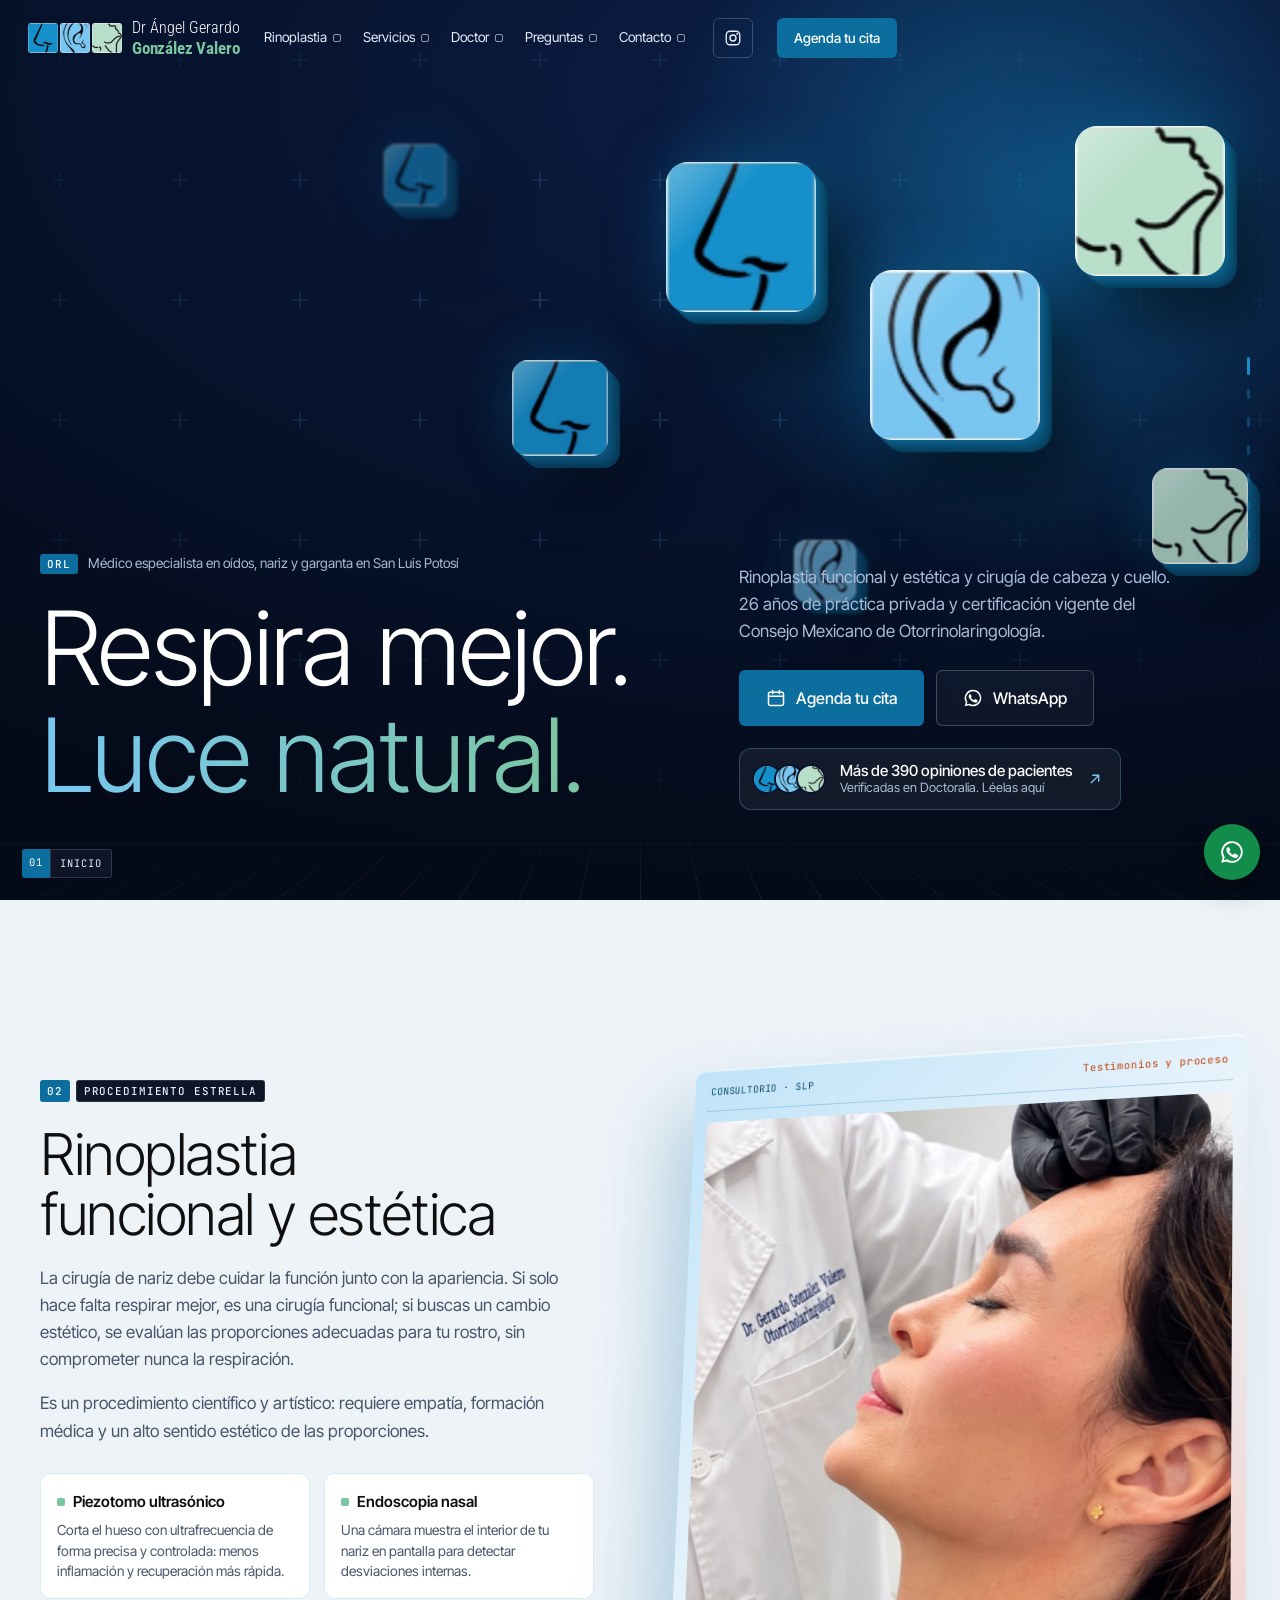
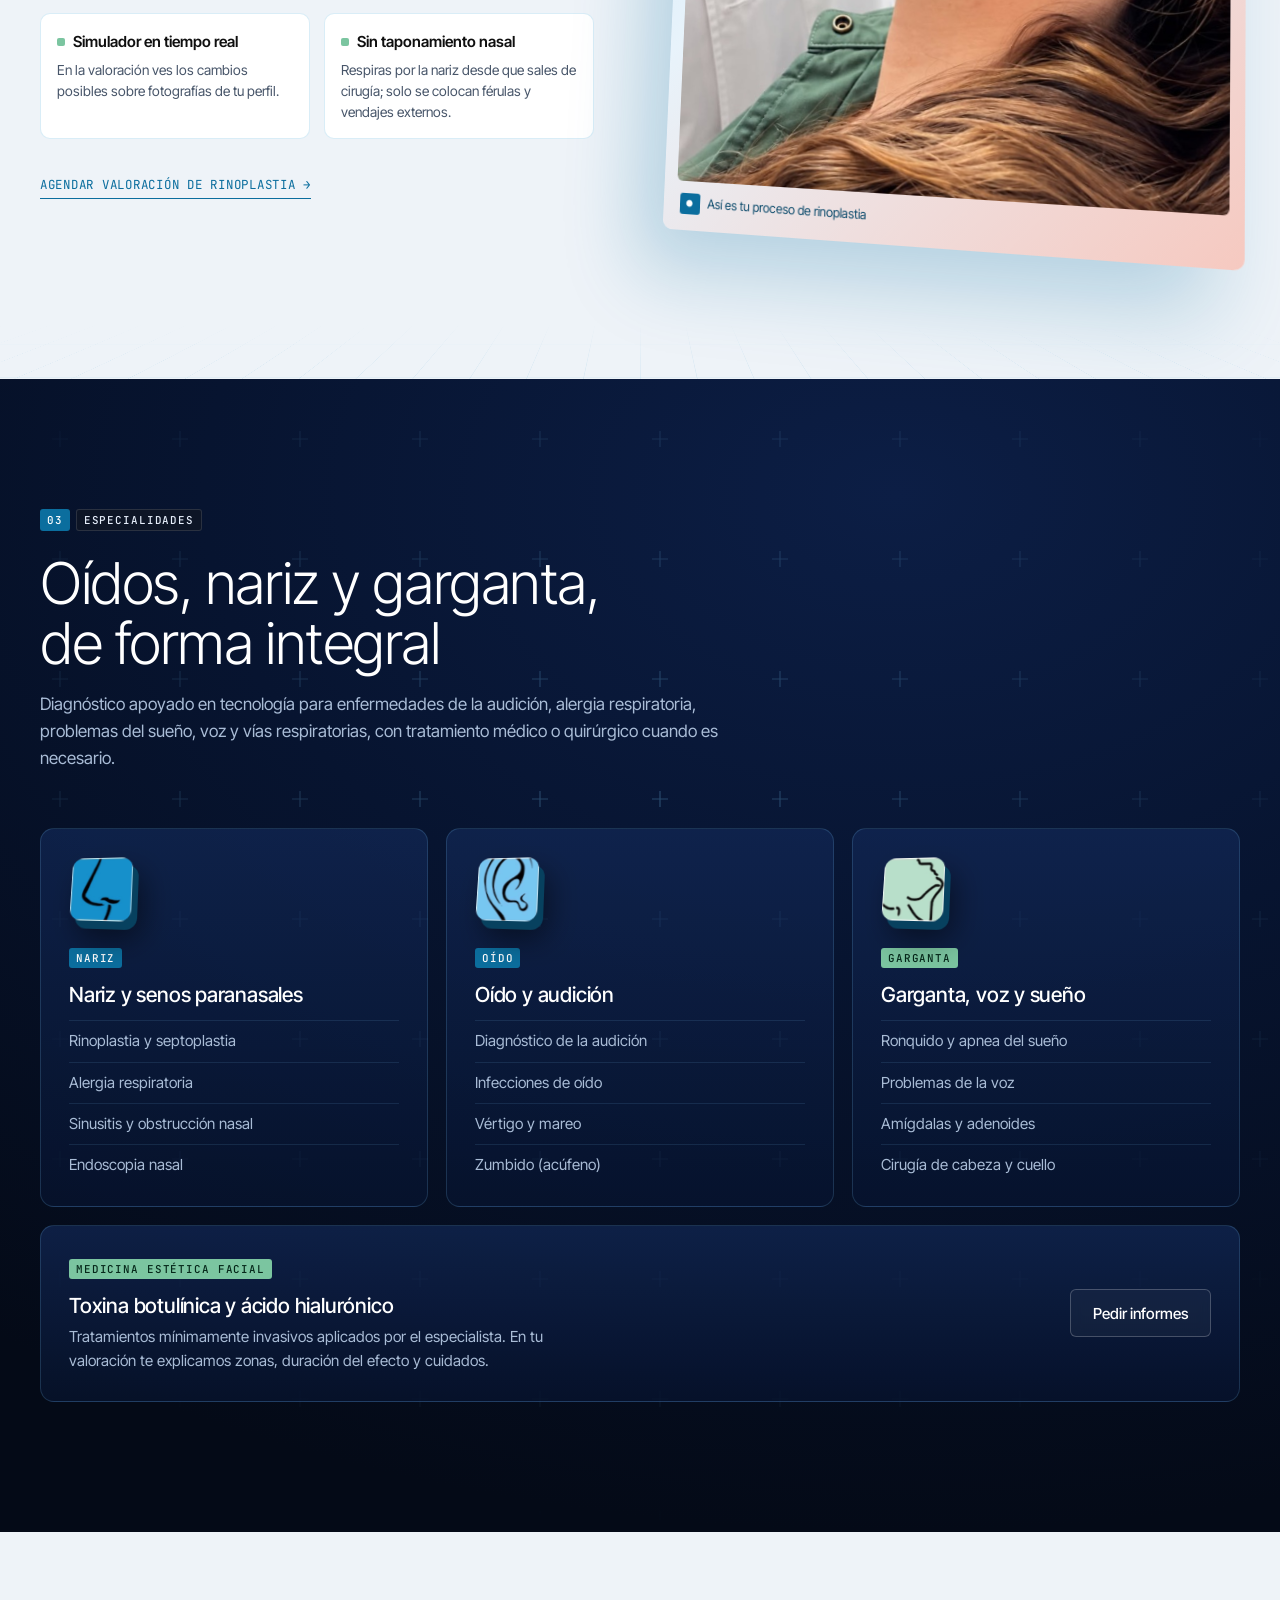
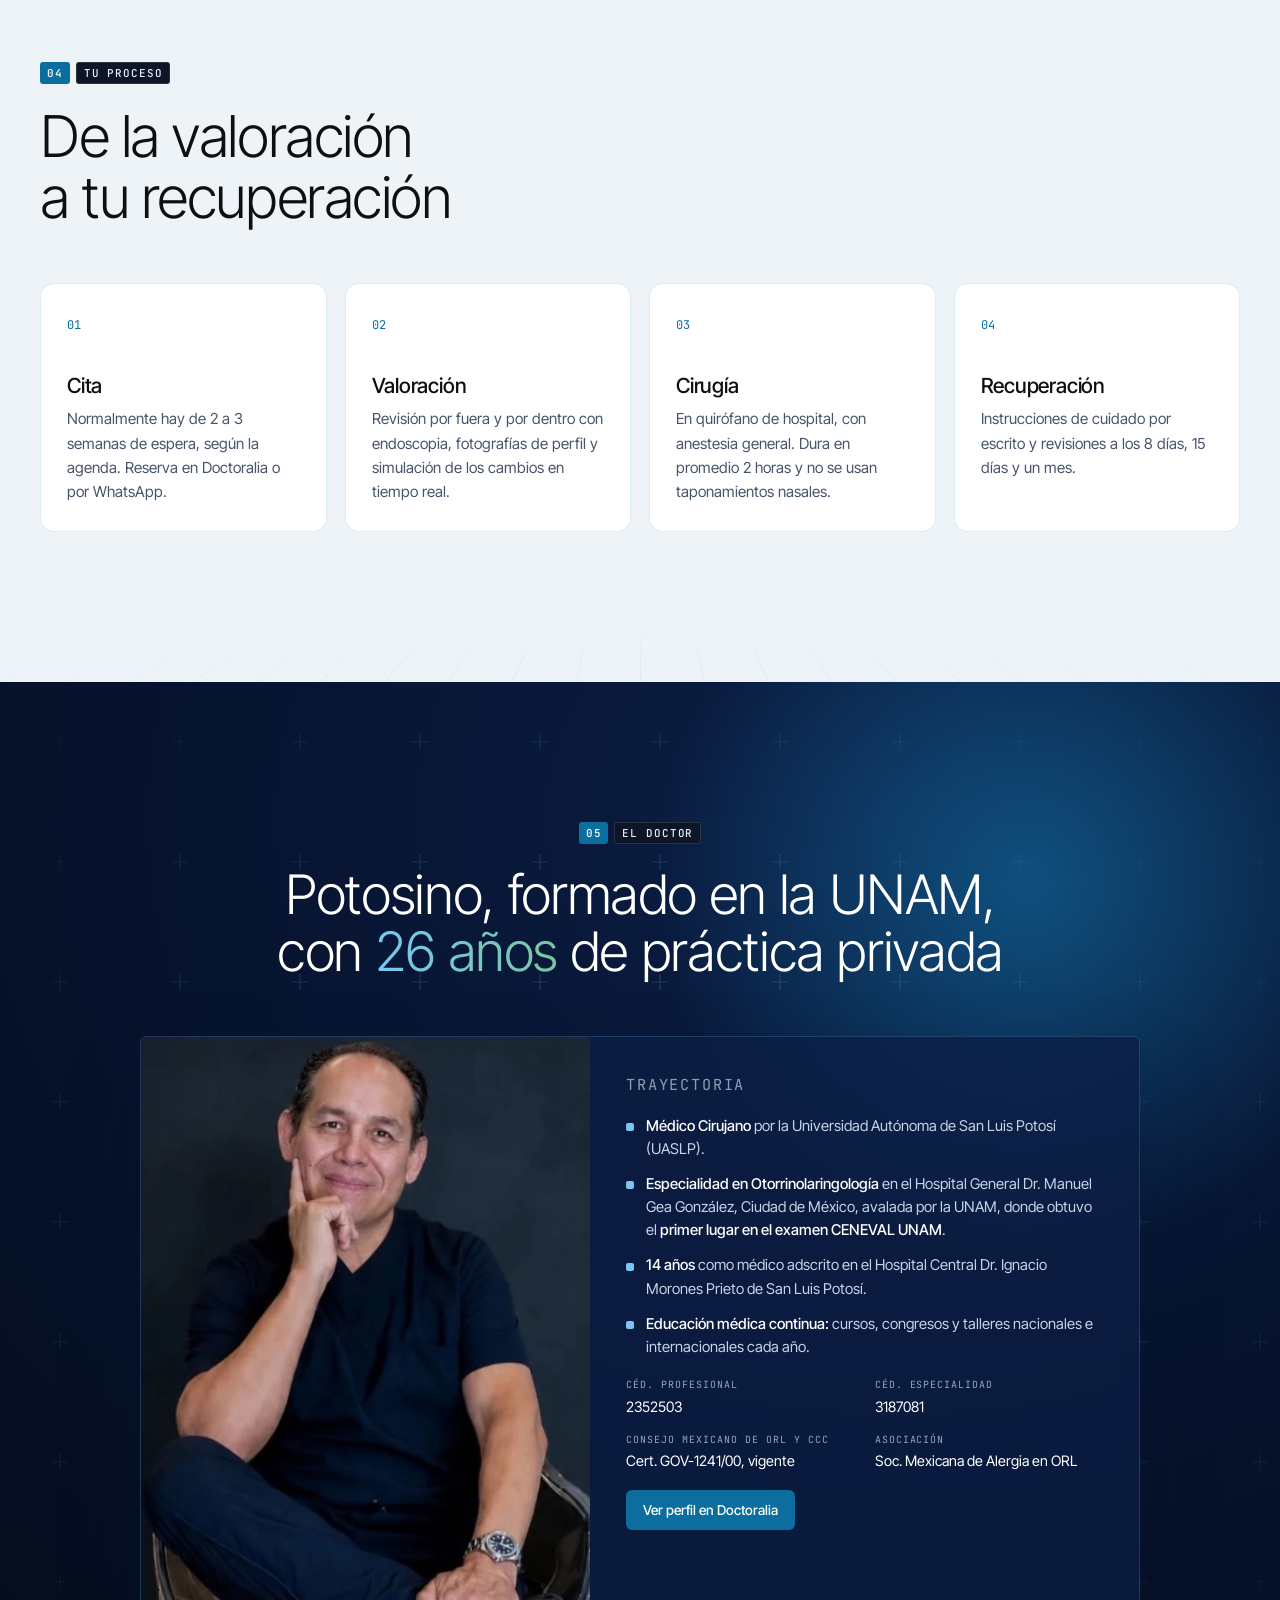
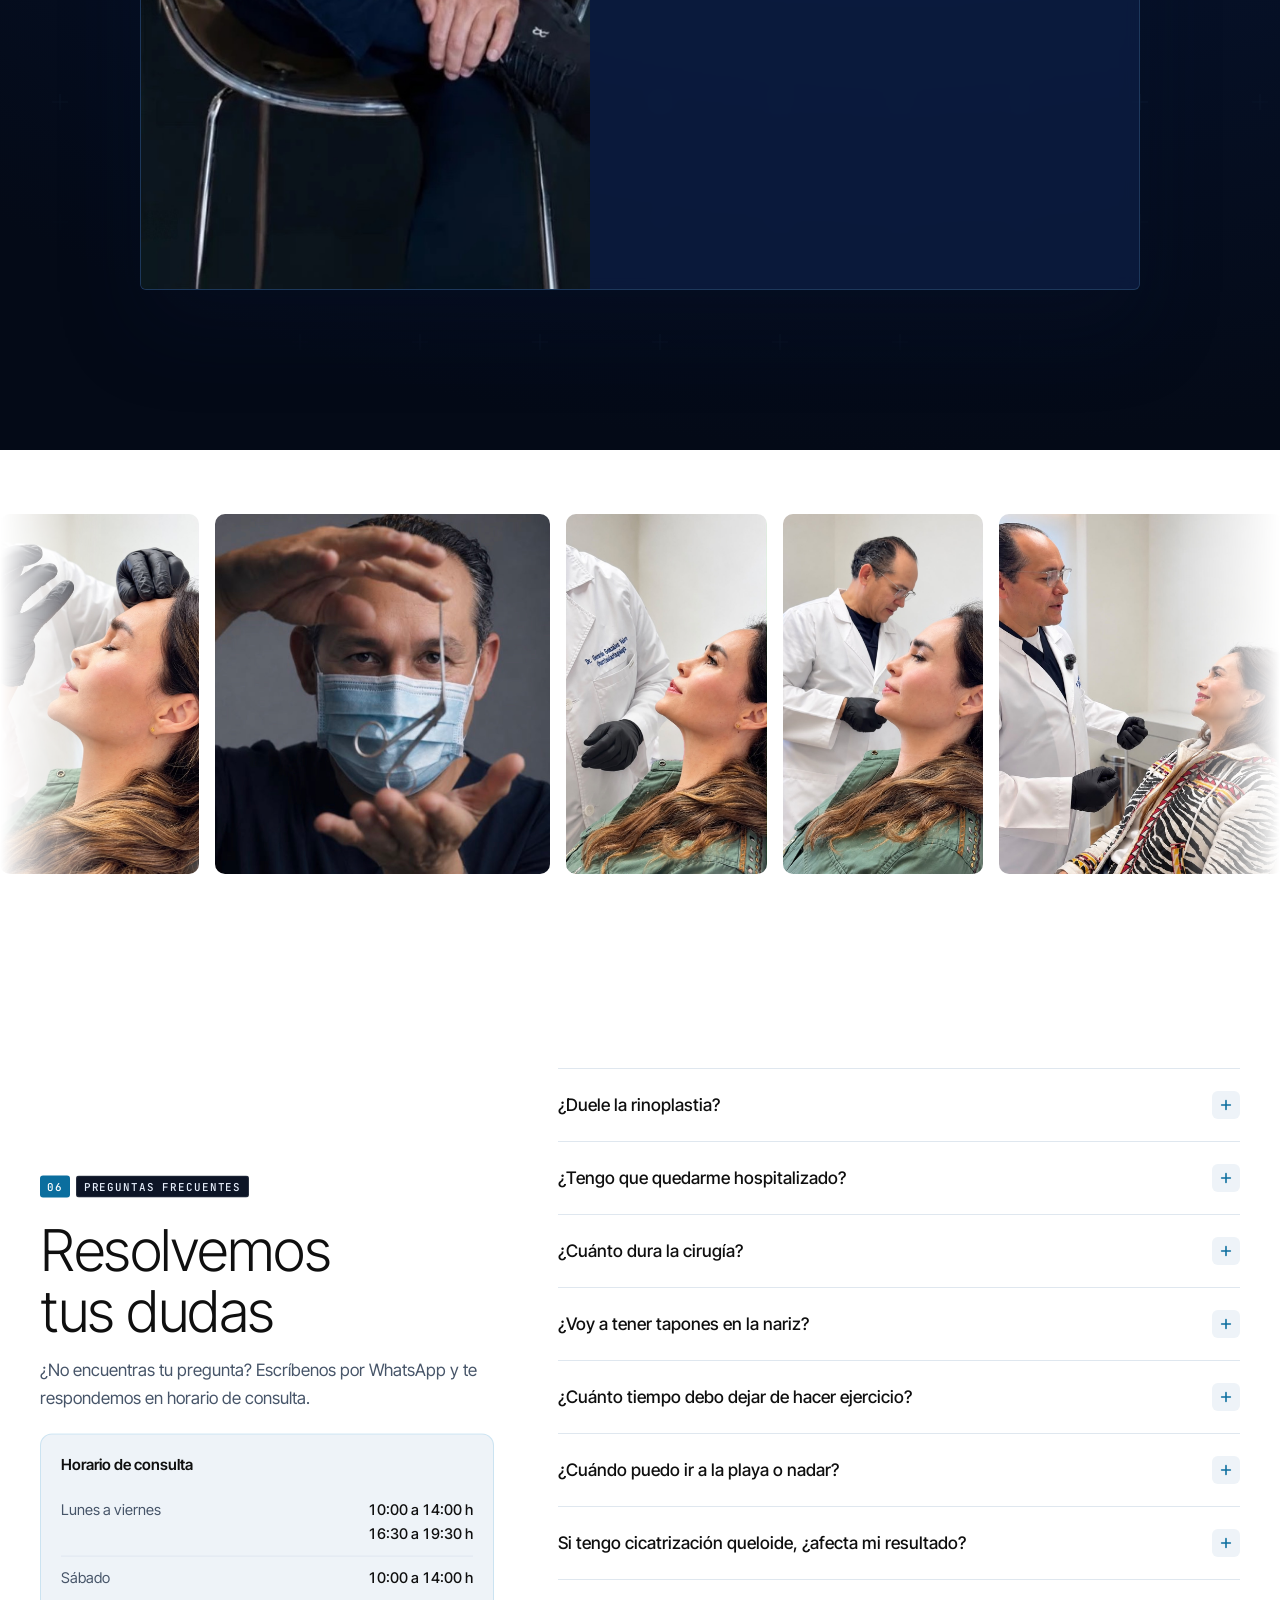
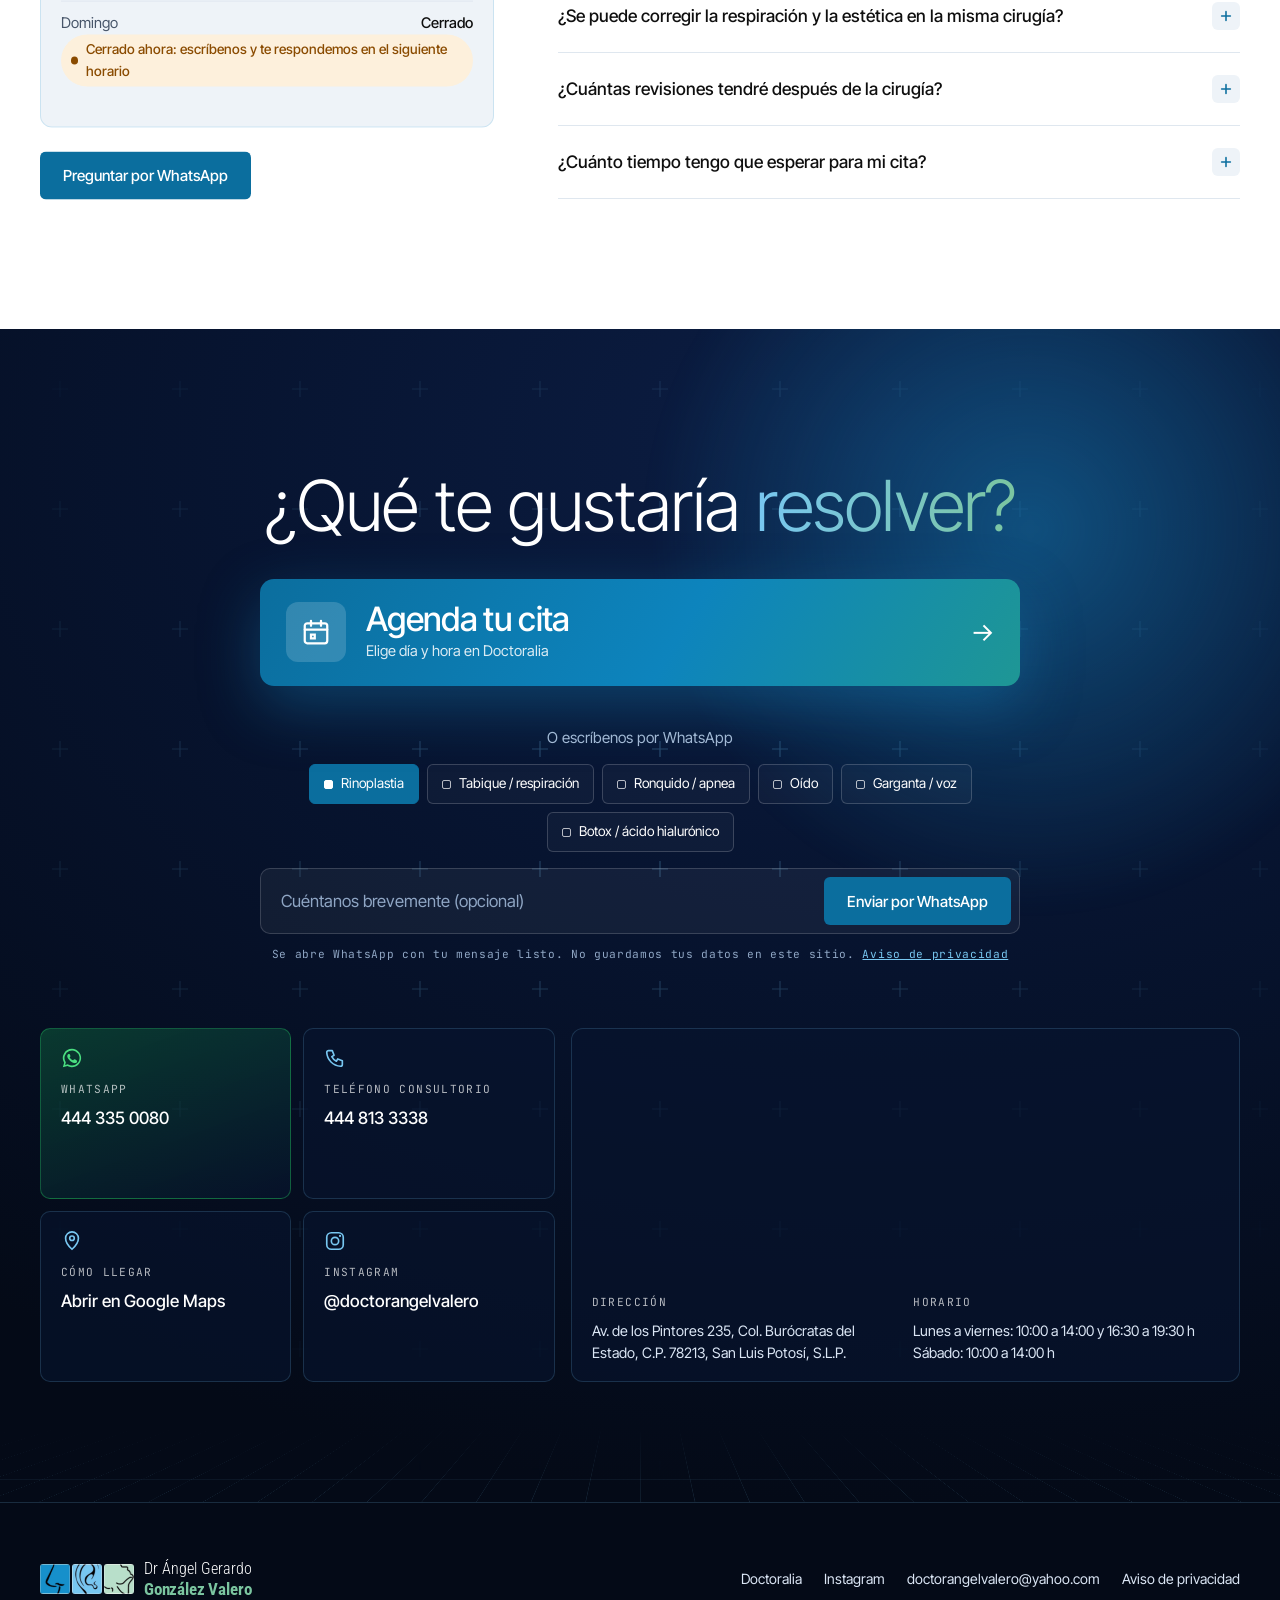
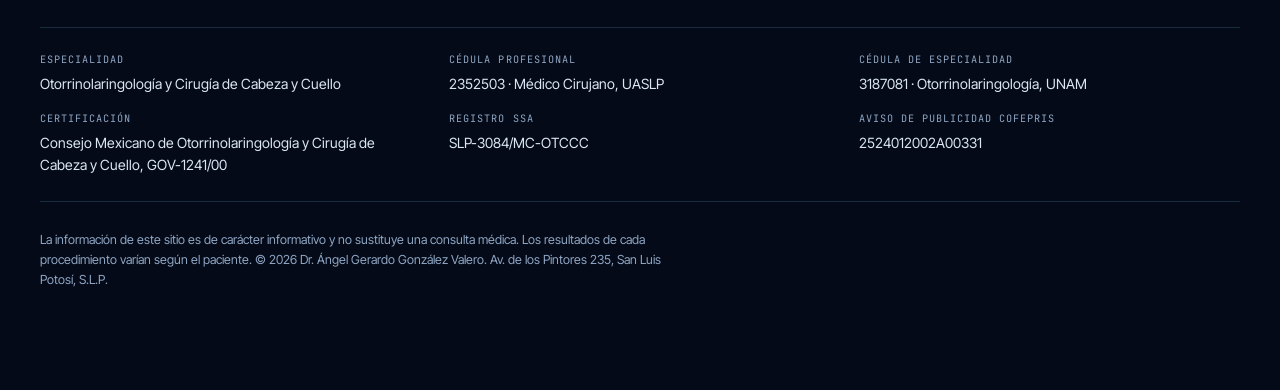
==== docs/index.html @ fe0b14d0 "Publicar en GitHub Pages y ocultar secciones pendientes - El sitio pasa de site/ a docs/ para public" ====
<!DOCTYPE html>
<html lang="es-MX">
<head>
<meta charset="UTF-8">
<meta name="viewport" content="width=device-width, initial-scale=1">
<title>Dr. Ángel Gerardo González Valero · Otorrinolaringología y Rinoplastia · San Luis Potosí</title>
<meta name="description" content="Médico especialista en oídos, nariz y garganta. Rinoplastia funcional y estética con piezotomo ultrasónico en San Luis Potosí. Agenda tu cita en Doctoralia o por WhatsApp.">
<meta property="og:title" content="Dr. Ángel Gerardo González Valero · Otorrinolaringología">
<meta property="og:description" content="Rinoplastia funcional y estética, oídos, nariz y garganta en San Luis Potosí.">
<meta property="og:image" content="https://ggr-138.github.io/sitio-dr-angel-valero/assets/foto-6.jpg">
<link rel="preconnect" href="https://fonts.googleapis.com">
<link rel="preconnect" href="https://fonts.gstatic.com" crossorigin>
<link href="https://fonts.googleapis.com/css2?family=Inter+Tight:wght@300;400;500;600&family=JetBrains+Mono:wght@400;500&family=Roboto+Condensed:wght@300;700&display=swap" rel="stylesheet">
<link rel="stylesheet" href="styles.css">
<script type="application/ld+json">
{
  "@context":"https://schema.org","@type":"Physician",
  "name":"Dr. Ángel Gerardo González Valero",
  "medicalSpecialty":"Otolaryngologic",
  "telephone":"+52 444 813 3338",
  "email":"doctorangelvalero@yahoo.com",
  "address":{"@type":"PostalAddress","streetAddress":"Av. de los Pintores 235, Col. Burócratas del Estado","postalCode":"78213","addressLocality":"San Luis Potosí","addressRegion":"S.L.P.","addressCountry":"MX"},
  "openingHours":["Mo-Fr 10:00-14:00","Mo-Fr 16:30-19:30","Sa 10:00-14:00"],
  "sameAs":["https://www.instagram.com/doctorangelvalero/","https://www.doctoralia.com.mx/perfil/angel-gerardo-gonzalez-valero"]
}
</script>
</head>
<body>
<a class="skip" href="#main">Saltar al contenido</a>

<!-- ================= NAV ================= -->
<header class="nav" id="nav">
  <a href="#inicio" class="brand" aria-label="Dr. Ángel Gerardo González Valero, especialista en oídos, nariz y garganta — inicio">
    <span class="brand-pics" aria-hidden="true">
      <img src="assets/logo-nariz.png" alt="" width="30" height="30">
      <img src="assets/logo-oido.png" alt="" width="30" height="30">
      <img src="assets/logo-garganta.png" alt="" width="30" height="30">
    </span>
    <span class="brand-text">
      <span class="brand-top">Dr Ángel Gerardo</span>
      <span class="brand-bottom">González Valero</span>
    </span>
  </a>
  <nav aria-label="Principal">
    <ul class="nav-links">
      <li><a href="#rinoplastia">Rinoplastia <span class="sq"></span></a></li>
      <li><a href="#servicios">Servicios <span class="sq"></span></a></li>
      <li><a href="#doctor">Doctor <span class="sq"></span></a></li>
      <li><a href="#preguntas">Preguntas <span class="sq"></span></a></li>
      <li><a href="#contacto">Contacto <span class="sq"></span></a></li>
    </ul>
  </nav>
  <a class="icon-btn nav-ig" href="https://www.instagram.com/doctorangelvalero/" target="_blank" rel="noopener" aria-label="Instagram del doctor">
    <svg viewBox="0 0 24 24" width="18" height="18" aria-hidden="true"><rect x="3" y="3" width="18" height="18" rx="5" fill="none" stroke="currentColor" stroke-width="1.8"/><circle cx="12" cy="12" r="4" fill="none" stroke="currentColor" stroke-width="1.8"/><circle cx="17.5" cy="6.5" r="1.2" fill="currentColor"/></svg>
  </a>
  <a class="btn btn-primary btn-sm nav-cta" href="https://www.doctoralia.com.mx/perfil/angel-gerardo-gonzalez-valero" target="_blank" rel="noopener">Agenda tu cita</a>
  <button class="menu-btn" aria-label="Abrir menú" aria-expanded="false" aria-controls="mobile-menu">
    <span></span><span></span>
  </button>
</header>
<div class="mobile-menu" id="mobile-menu" hidden>
  <a href="#rinoplastia">Rinoplastia</a>
  <a href="#servicios">Servicios</a>
  <a href="#doctor">Doctor</a>
  <a href="#preguntas">Preguntas frecuentes</a>
  <a href="#contacto">Contacto y ubicación</a>
  <a class="btn btn-primary" href="https://www.doctoralia.com.mx/perfil/angel-gerardo-gonzalez-valero" target="_blank" rel="noopener">Agenda tu cita en Doctoralia</a>
</div>

<div class="indicator" aria-hidden="true">
  <span class="ind-num" id="indNum">01</span><span class="ind-label" id="indLabel">INICIO</span>
</div>
<nav class="rail" aria-label="Secciones">
  <a href="#inicio" class="active" aria-label="Inicio"></a>
  <a href="#rinoplastia" aria-label="Rinoplastia"></a>
  <a href="#servicios" aria-label="Servicios"></a>
  <a href="#proceso" aria-label="Proceso"></a>
  <a href="#doctor" aria-label="Doctor"></a>
  <a href="#preguntas" aria-label="Preguntas frecuentes"></a>
  <a href="#contacto" aria-label="Contacto"></a>
</nav>

<main id="main">

<!-- ================= HERO ================= -->
<section class="hero dark" id="inicio" data-num="01" data-label="INICIO">
  <div class="grid-floor" aria-hidden="true"></div>
  <div class="plus-field" aria-hidden="true"></div>
  <div class="glow" aria-hidden="true"></div>

  <div class="tiles" aria-hidden="true">
    <div class="tile t1" data-depth="1.2"><img src="assets/logo-nariz.png" alt=""></div>
    <div class="tile t2" data-depth="0.7"><img src="assets/logo-oido.png" alt=""></div>
    <div class="tile t3" data-depth="1.0"><img src="assets/logo-garganta.png" alt=""></div>
    <div class="tile t4 sm" data-depth="1.6"><img src="assets/logo-nariz.png" alt=""></div>
    <div class="tile t5 sm" data-depth="0.5"><img src="assets/logo-garganta.png" alt=""></div>
    <div class="tile t6 xs" data-depth="1.9"><img src="assets/logo-nariz.png" alt=""></div>
    <div class="tile t7 xs" data-depth="0.9"><img src="assets/logo-oido.png" alt=""></div>
  </div>

  <div class="wrap hero-inner">
    <div class="hero-copy">
      <p class="eyebrow reveal"><span class="chip chip-blue">ORL</span> Médico especialista en oídos, nariz y garganta en San Luis Potosí</p>
      <h1 class="reveal">Respira mejor.<br><span class="accent">Luce natural.</span></h1>
    </div>
    <div class="hero-side reveal">
      <p>Rinoplastia funcional y estética y cirugía de cabeza y cuello. 26 años de práctica privada y certificación vigente del Consejo Mexicano de Otorrinolaringología.</p>
      <div class="btn-row">
        <a class="btn btn-primary btn-lg" href="https://www.doctoralia.com.mx/perfil/angel-gerardo-gonzalez-valero" target="_blank" rel="noopener">
          <svg viewBox="0 0 24 24" width="20" height="20" aria-hidden="true"><rect x="3" y="5" width="18" height="16" rx="2" fill="none" stroke="currentColor" stroke-width="1.8"/><path d="M3 10h18M8 3v4M16 3v4" stroke="currentColor" stroke-width="1.8" stroke-linecap="round"/></svg>
          Agenda tu cita
        </a>
        <a class="btn btn-ghost btn-lg" href="https://wa.me/524443350080?text=Hola%2C%20doctor%20Valero%2C%20quiero%20informes%20para%20una%20valoraci%C3%B3n." target="_blank" rel="noopener">
          <svg viewBox="0 0 24 24" width="20" height="20" aria-hidden="true"><use href="#i-wa"/></svg>
          WhatsApp
        </a>
      </div>
      <a class="reviews-badge" href="https://www.doctoralia.com.mx/perfil/angel-gerardo-gonzalez-valero#profile-reviews" target="_blank" rel="noopener">
        <span class="rb-avatars" aria-hidden="true"><span></span><span></span><span></span></span>
        <span class="rb-text"><strong>Más de 390 opiniones de pacientes</strong><span>Verificadas en Doctoralia. Léelas aquí</span></span>
        <svg viewBox="0 0 24 24" width="18" height="18" aria-hidden="true"><path d="M7 17 17 7M9 7h8v8" fill="none" stroke="currentColor" stroke-width="1.8" stroke-linecap="round" stroke-linejoin="round"/></svg>
      </a>
    </div>
  </div>
</section>

<!-- ================= RINOPLASTIA + VIDEO ================= -->
<section class="light stage" id="rinoplastia" data-num="02" data-label="RINOPLASTIA">
  <div class="grid-floor light-floor" aria-hidden="true"></div>
  <div class="wrap stage-inner">
    <div class="stage-copy reveal">
      <div class="tags"><span class="chip chip-blue">02</span><span class="chip chip-dark">PROCEDIMIENTO ESTRELLA</span></div>
      <h2>Rinoplastia<br>funcional y estética</h2>
      <p>La cirugía de nariz debe cuidar la función junto con la apariencia. Si solo hace falta respirar mejor, es una cirugía funcional; si buscas un cambio estético, se evalúan las proporciones adecuadas para tu rostro, sin comprometer nunca la respiración.</p>
      <p>Es un procedimiento científico y artístico: requiere empatía, formación médica y un alto sentido estético de las proporciones.</p>
      <ul class="tech">
        <li><strong>Piezotomo ultrasónico</strong><span>Corta el hueso con ultrafrecuencia de forma precisa y controlada: menos inflamación y recuperación más rápida.</span></li>
        <li><strong>Endoscopia nasal</strong><span>Una cámara muestra el interior de tu nariz en pantalla para detectar desviaciones internas.</span></li>
        <li><strong>Simulador en tiempo real</strong><span>En la valoración ves los cambios posibles sobre fotografías de tu perfil.</span></li>
        <li><strong>Sin taponamiento nasal</strong><span>Respiras por la nariz desde que sales de cirugía; solo se colocan férulas y vendajes externos.</span></li>
      </ul>
      <a class="link-mono" href="https://www.doctoralia.com.mx/perfil/angel-gerardo-gonzalez-valero" target="_blank" rel="noopener">AGENDAR VALORACIÓN DE RINOPLASTIA →</a>
    </div>
    <div class="card3d-wrap reveal">
      <figure class="card3d" id="card3d">
        <div class="card3d-bar"><span>CONSULTORIO · SLP</span><span class="red">Testimonios y proceso</span></div>
        <div class="video-box">
          <!-- Coloca el video en assets/video-proceso.mp4 (H.264, 1080p o menos, idealmente < 15 MB) -->
          <video id="procVideo" muted loop playsinline preload="metadata" poster="assets/foto-5.jpg" aria-label="Video de testimonios y proceso de rinoplastia">
            <source src="assets/video-proceso.mp4" type="video/mp4">
          </video>
          <button class="sound-btn" id="soundBtn" type="button" aria-pressed="false" hidden>
            <svg viewBox="0 0 24 24" width="18" height="18" aria-hidden="true"><path d="M4 9h4l5-4v14l-5-4H4z" fill="currentColor"/><path class="wave" d="M16 9a4 4 0 0 1 0 6M18.5 6.5a7.5 7.5 0 0 1 0 11" fill="none" stroke="currentColor" stroke-width="1.8" stroke-linecap="round"/><path class="mute" d="M16 9l5 6M21 9l-5 6" stroke="currentColor" stroke-width="1.8" stroke-linecap="round"/></svg>
            <span>Activar sonido</span>
          </button>
        </div>
        <figcaption><span class="chip chip-blue">●</span> Así es tu proceso de rinoplastia</figcaption>
      </figure>
    </div>
  </div>
</section>

<!-- ================= SERVICIOS ================= -->
<section class="dark services" id="servicios" data-num="03" data-label="SERVICIOS">
  <div class="plus-field" aria-hidden="true"></div>
  <div class="wrap">
    <div class="section-head reveal">
      <div class="tags"><span class="chip chip-blue">03</span><span class="chip chip-dark">ESPECIALIDADES</span></div>
      <h2>Oídos, nariz y garganta,<br>de forma integral</h2>
      <p class="muted">Diagnóstico apoyado en tecnología para enfermedades de la audición, alergia respiratoria, problemas del sueño, voz y vías respiratorias, con tratamiento médico o quirúrgico cuando es necesario.</p>
    </div>
    <div class="svc-grid">
      <article class="svc reveal">
        <div class="svc-icon"><img src="assets/logo-nariz.png" alt="" width="64" height="64"></div>
        <span class="chip chip-blue">NARIZ</span>
        <h3>Nariz y senos paranasales</h3>
        <ul><li>Rinoplastia y septoplastia</li><li>Alergia respiratoria</li><li>Sinusitis y obstrucción nasal</li><li>Endoscopia nasal</li></ul>
      </article>
      <article class="svc reveal">
        <div class="svc-icon"><img src="assets/logo-oido.png" alt="" width="64" height="64"></div>
        <span class="chip chip-blue">OÍDO</span>
        <h3>Oído y audición</h3>
        <ul><li>Diagnóstico de la audición</li><li>Infecciones de oído</li><li>Vértigo y mareo</li><li>Zumbido (acúfeno)</li></ul>
      </article>
      <article class="svc reveal">
        <div class="svc-icon"><img src="assets/logo-garganta.png" alt="" width="64" height="64"></div>
        <span class="chip chip-green">GARGANTA</span>
        <h3>Garganta, voz y sueño</h3>
        <ul><li>Ronquido y apnea del sueño</li><li>Problemas de la voz</li><li>Amígdalas y adenoides</li><li>Cirugía de cabeza y cuello</li></ul>
      </article>
    </div>
    <article class="svc svc-wide reveal">
      <div>
        <span class="chip chip-green">MEDICINA ESTÉTICA FACIAL</span>
        <h3>Toxina botulínica y ácido hialurónico</h3>
        <p>Tratamientos mínimamente invasivos aplicados por el especialista. En tu valoración te explicamos zonas, duración del efecto y cuidados.</p>
      </div>
      <a class="btn btn-ghost" href="https://wa.me/524443350080?text=Hola%2C%20doctor%20Valero%2C%20quiero%20informes%20sobre%20toxina%20botul%C3%ADnica%20y%20%C3%A1cido%20hialur%C3%B3nico." target="_blank" rel="noopener">Pedir informes</a>
    </article>
  </div>
</section>

<!-- ================= ANTES Y DESPUÉS ================= -->
<section class="light results" id="resultados" hidden data-num="04" data-label="RESULTADOS">
  <div class="grid-floor light-floor" aria-hidden="true"></div>
  <div class="wrap">
    <div class="section-head reveal">
      <div class="tags"><span class="chip chip-blue">04</span><span class="chip chip-dark">ANTES Y DESPUÉS</span></div>
      <h2>Resultados reales,<br>sin retoque</h2>
      <p class="text-muted">Desliza para comparar. Todos los casos se publican con autorización firmada del paciente y con las mismas condiciones de fotografía.</p>
    </div>
    <div class="ba-grid">
      <!-- Para cada caso: coloca las fotos en assets/casos/ y cambia data-before / data-after -->
      <figure class="ba reveal" data-before="" data-after="">
        <div class="ba-stage">
          <div class="ba-img ba-after"><span class="ba-ph">Foto después</span></div>
          <div class="ba-img ba-before"><span class="ba-ph">Foto antes</span></div>
          <div class="ba-handle" aria-hidden="true"><span></span></div>
          <span class="ba-tag ba-tag-l">Antes</span><span class="ba-tag ba-tag-r">Después</span>
          <input class="ba-range" type="range" min="0" max="100" value="50" aria-label="Comparar antes y después, caso 1">
        </div>
        <figcaption>Caso 1 · Rinoplastia estética y funcional</figcaption>
      </figure>
      <figure class="ba reveal" data-before="" data-after="">
        <div class="ba-stage">
          <div class="ba-img ba-after"><span class="ba-ph">Foto después</span></div>
          <div class="ba-img ba-before"><span class="ba-ph">Foto antes</span></div>
          <div class="ba-handle" aria-hidden="true"><span></span></div>
          <span class="ba-tag ba-tag-l">Antes</span><span class="ba-tag ba-tag-r">Después</span>
          <input class="ba-range" type="range" min="0" max="100" value="50" aria-label="Comparar antes y después, caso 2">
        </div>
        <figcaption>Caso 2 · Corrección de dorso nasal</figcaption>
      </figure>
      <figure class="ba reveal" data-before="" data-after="">
        <div class="ba-stage">
          <div class="ba-img ba-after"><span class="ba-ph">Foto después</span></div>
          <div class="ba-img ba-before"><span class="ba-ph">Foto antes</span></div>
          <div class="ba-handle" aria-hidden="true"><span></span></div>
          <span class="ba-tag ba-tag-l">Antes</span><span class="ba-tag ba-tag-r">Después</span>
          <input class="ba-range" type="range" min="0" max="100" value="50" aria-label="Comparar antes y después, caso 3">
        </div>
        <figcaption>Caso 3 · Refinamiento de punta</figcaption>
      </figure>
    </div>
    <p class="fine reveal">Los resultados varían en cada paciente. Las imágenes son ilustrativas y no garantizan un resultado igual.</p>
  </div>
</section>

<!-- ================= PROCESO ================= -->
<section class="light process" id="proceso" data-num="04" data-label="PROCESO">
  <div class="grid-floor light-floor" aria-hidden="true"></div>
  <div class="wrap">
    <div class="section-head reveal">
      <div class="tags"><span class="chip chip-blue">04</span><span class="chip chip-dark">TU PROCESO</span></div>
      <h2>De la valoración<br>a tu recuperación</h2>
    </div>
    <ol class="steps">
      <li class="step reveal"><span class="step-n">01</span><h3>Cita</h3><p>Normalmente hay de 2 a 3 semanas de espera, según la agenda. Reserva en Doctoralia o por WhatsApp.</p></li>
      <li class="step reveal"><span class="step-n">02</span><h3>Valoración</h3><p>Revisión por fuera y por dentro con endoscopia, fotografías de perfil y simulación de los cambios en tiempo real.</p></li>
      <li class="step reveal"><span class="step-n">03</span><h3>Cirugía</h3><p>En quirófano de hospital, con anestesia general. Dura en promedio 2 horas y no se usan taponamientos nasales.</p></li>
      <li class="step reveal"><span class="step-n">04</span><h3>Recuperación</h3><p>Instrucciones de cuidado por escrito y revisiones a los 8 días, 15 días y un mes.</p></li>
    </ol>
  </div>
</section>

<!-- ================= DOCTOR ================= -->
<section class="dark doctor" id="doctor" data-num="05" data-label="DOCTOR">
  <div class="plus-field" aria-hidden="true"></div>
  <div class="glow" aria-hidden="true"></div>
  <div class="wrap">
    <div class="tags center reveal"><span class="chip chip-blue">05</span><span class="chip chip-dark">EL DOCTOR</span></div>
    <h2 class="statement reveal">Potosino, formado en la UNAM,<br>con <span class="accent">26 años</span> de práctica privada</h2>
    <div class="doc-card reveal">
      <img class="doc-photo" src="assets/doctor-retrato.jpg" alt="Retrato del Dr. Ángel Gerardo González Valero sentado, con uniforme quirúrgico azul marino" width="598" height="1135" loading="lazy">
      <div class="doc-body">
        <p class="mono-label">TRAYECTORIA</p>
        <ul class="timeline">
          <li><strong>Médico Cirujano</strong> por la Universidad Autónoma de San Luis Potosí (UASLP).</li>
          <li><strong>Especialidad en Otorrinolaringología</strong> en el Hospital General Dr. Manuel Gea González, Ciudad de México, avalada por la UNAM, donde obtuvo el <strong>primer lugar en el examen CENEVAL UNAM</strong>.</li>
          <li><strong>14 años</strong> como médico adscrito en el Hospital Central Dr. Ignacio Morones Prieto de San Luis Potosí.</li>
          <li><strong>Educación médica continua:</strong> cursos, congresos y talleres nacionales e internacionales cada año.</li>
        </ul>
        <dl class="creds">
          <div><dt>CÉD. PROFESIONAL</dt><dd>2352503</dd></div>
          <div><dt>CÉD. ESPECIALIDAD</dt><dd>3187081</dd></div>
          <div><dt>CONSEJO MEXICANO DE ORL Y CCC</dt><dd>Cert. GOV-1241/00, vigente</dd></div>
          <div><dt>ASOCIACIÓN</dt><dd>Soc. Mexicana de Alergia en ORL</dd></div>
        </dl>
        <a class="btn btn-primary btn-sm" href="https://www.doctoralia.com.mx/perfil/angel-gerardo-gonzalez-valero" target="_blank" rel="noopener">Ver perfil en Doctoralia</a>
      </div>
    </div>
  </div>
</section>


<!-- ================= TESTIMONIOS ================= -->
<section class="dark testimonials" id="testimonios" hidden data-num="07" data-label="TESTIMONIOS">
  <div class="grid-floor" aria-hidden="true"></div>
  <div class="wrap">
    <div class="section-head reveal">
      <div class="tags"><span class="chip chip-blue">07</span><span class="chip chip-dark">PACIENTES</span></div>
      <h2>Lo que dicen<br>nuestros pacientes</h2>
    </div>
    <div class="testi-grid">
      <!-- Testimonio en video: reemplaza el src y el poster. Testimonio escrito: cambia el texto. Siempre con autorización firmada. -->
      <article class="testi reveal">
        <div class="testi-media"><span class="ba-ph">Video testimonio 1</span></div>
        <blockquote>Espacio para el testimonio de un paciente, con su autorización.</blockquote>
        <p class="testi-name">Nombre o iniciales · Rinoplastia</p>
      </article>
      <article class="testi reveal">
        <div class="testi-media"><span class="ba-ph">Video testimonio 2</span></div>
        <blockquote>Espacio para el testimonio de un paciente, con su autorización.</blockquote>
        <p class="testi-name">Nombre o iniciales · Septoplastia</p>
      </article>
      <a class="testi testi-cta reveal" href="https://www.doctoralia.com.mx/perfil/angel-gerardo-gonzalez-valero#profile-reviews" target="_blank" rel="noopener">
        <strong>Más de 390 opiniones de pacientes verificadas en Doctoralia</strong>
        <span class="link-mono light">VER OPINIONES →</span>
      </a>
    </div>
  </div>
</section>

<!-- ================= GALERÍA ================= -->
<section class="light gallery" aria-label="Galería del consultorio">
  <div class="marquee">
    <div class="marquee-track">
      <img src="assets/foto-2.jpg" alt="Valoración del perfil nasal en consulta" width="772" height="1400" loading="lazy">
      <img src="assets/foto-1.jpg" alt="El doctor sostiene instrumental quirúrgico" width="1305" height="1400" loading="lazy">
      <img src="assets/foto-4.jpg" alt="Paciente en exploración de perfil" width="780" height="1400" loading="lazy">
      <img src="assets/foto-6.jpg" alt="El doctor explora a una paciente" width="772" height="1400" loading="lazy">
      <img src="assets/foto-7.jpg" alt="Consulta con paciente" width="1104" height="1400" loading="lazy">
    </div>
  </div>
</section>

<!-- ================= FAQ ================= -->
<section class="light faq" id="preguntas" data-num="06" data-label="PREGUNTAS">
  <div class="wrap faq-inner">
    <div class="section-head reveal">
      <div class="tags"><span class="chip chip-blue">06</span><span class="chip chip-dark">PREGUNTAS FRECUENTES</span></div>
      <h2>Resolvemos<br>tus dudas</h2>
      <p class="text-muted">¿No encuentras tu pregunta? Escríbenos por WhatsApp y te respondemos en horario de consulta.</p>
      <div class="hours">
        <p class="hours-title">Horario de consulta</p>
        <dl>
          <div><dt>Lunes a viernes</dt><dd>10:00 a 14:00 h<br>16:30 a 19:30 h</dd></div>
          <div><dt>Sábado</dt><dd>10:00 a 14:00 h</dd></div>
          <div><dt>Domingo</dt><dd>Cerrado</dd></div>
        </dl>
        <p class="hours-status" id="hoursStatus" hidden></p>
      </div>
      <a class="btn btn-primary" href="https://wa.me/524443350080?text=Hola%2C%20doctor%20Valero%2C%20tengo%20una%20pregunta." target="_blank" rel="noopener">Preguntar por WhatsApp</a>
    </div>
    <div class="faq-list reveal">
      <details>
        <summary>¿Duele la rinoplastia?</summary>
        <p>Con las técnicas actuales el dolor es mínimo. Muchos pacientes comentan que no les dolió y que fue más incómoda la colocación de la vía intravenosa en el brazo.</p>
      </details>
      <details>
        <summary>¿Tengo que quedarme hospitalizado?</summary>
        <p>Depende de cada caso. En algunas ocasiones el paciente pasa una noche en el hospital en vigilancia y cuidados. Te lo indicamos desde la valoración.</p>
      </details>
      <details>
        <summary>¿Cuánto dura la cirugía?</summary>
        <p>En promedio 2 horas, en quirófano de hospital y bajo anestesia general.</p>
      </details>
      <details>
        <summary>¿Voy a tener tapones en la nariz?</summary>
        <p>No. Respiras por la nariz de inmediato: no se colocan taponamientos nasales, solo férulas y vendajes externos.</p>
      </details>
      <details>
        <summary>¿Cuánto tiempo debo dejar de hacer ejercicio?</summary>
        <p>Por lo general, dos semanas.</p>
      </details>
      <details>
        <summary>¿Cuándo puedo ir a la playa o nadar?</summary>
        <p>A los dos meses de la cirugía.</p>
      </details>
      <details>
        <summary>Si tengo cicatrización queloide, ¿afecta mi resultado?</summary>
        <p>No es lo más común. Existe un pequeño riesgo de queloide en la cicatriz, pero se reduce con medicamentos preventivos durante la cirugía y el postoperatorio.</p>
      </details>
      <details>
        <summary>¿Se puede corregir la respiración y la estética en la misma cirugía?</summary>
        <p>Sí. La rinoplastia se planea para cuidar la función respiratoria junto con la apariencia; la valoración con endoscopia define qué necesita tu nariz por dentro y por fuera.</p>
      </details>
      <details>
        <summary>¿Cuántas revisiones tendré después de la cirugía?</summary>
        <p>Revisiones a los 8 días, 15 días y un mes, además de instrucciones de cuidado por escrito.</p>
      </details>
      <details>
        <summary>¿Cuánto tiempo tengo que esperar para mi cita?</summary>
        <p>Normalmente de 2 a 3 semanas, según la disponibilidad de la agenda.</p>
      </details>
    </div>
  </div>
</section>

<!-- ================= CONTACTO ================= -->
<section class="hero dark contact" id="contacto" data-num="07" data-label="CONTACTO">
  <div class="grid-floor" aria-hidden="true"></div>
  <div class="plus-field" aria-hidden="true"></div>
  <div class="glow" aria-hidden="true"></div>
  <div class="wrap contact-inner">
    <h2 class="reveal">¿Qué te gustaría <span class="accent">resolver?</span></h2>

    <a class="mega-cta reveal" href="https://www.doctoralia.com.mx/perfil/angel-gerardo-gonzalez-valero" target="_blank" rel="noopener">
      <span class="mega-icon" aria-hidden="true"><svg viewBox="0 0 24 24" width="30" height="30"><rect x="3" y="5" width="18" height="16" rx="2" fill="none" stroke="currentColor" stroke-width="1.8"/><path d="M3 10h18M8 3v4M16 3v4M8 14h3v3H8z" stroke="currentColor" stroke-width="1.8" stroke-linecap="round" fill="none"/></svg></span>
      <span class="mega-text"><strong>Agenda tu cita</strong><span>Elige día y hora en Doctoralia</span></span>
      <span class="mega-arrow" aria-hidden="true">→</span>
    </a>

    <form class="ask reveal" id="askForm">
      <p class="ask-title">O escríbenos por WhatsApp</p>
      <fieldset class="chips-select">
        <legend class="sr-only">Motivo de consulta</legend>
        <label><input type="radio" name="motivo" value="Rinoplastia" checked><span>Rinoplastia</span></label>
        <label><input type="radio" name="motivo" value="Desviación de tabique"><span>Tabique / respiración</span></label>
        <label><input type="radio" name="motivo" value="Ronquido o apnea del sueño"><span>Ronquido / apnea</span></label>
        <label><input type="radio" name="motivo" value="Oído o audición"><span>Oído</span></label>
        <label><input type="radio" name="motivo" value="Garganta o voz"><span>Garganta / voz</span></label>
        <label><input type="radio" name="motivo" value="Toxina botulínica o ácido hialurónico"><span>Botox / ácido hialurónico</span></label>
      </fieldset>
      <label for="msg" class="sr-only">Cuéntanos brevemente</label>
      <div class="ask-row">
        <input id="msg" name="msg" type="text" placeholder="Cuéntanos brevemente (opcional)" autocomplete="off">
        <button class="btn btn-primary" type="submit">Enviar por WhatsApp</button>
      </div>
      <p class="hint">Se abre WhatsApp con tu mensaje listo. No guardamos tus datos en este sitio. <a href="privacidad.html">Aviso de privacidad</a></p>
    </form>

    <div class="contact-grid reveal">
      <div class="contact-cards">
        <a class="c-card c-wa" href="https://wa.me/524443350080?text=Hola%2C%20doctor%20Valero%2C%20quiero%20informes%20para%20una%20valoraci%C3%B3n." target="_blank" rel="noopener">
          <svg viewBox="0 0 24 24" width="22" height="22" aria-hidden="true"><use href="#i-wa"/></svg>
          <span class="mono-label">WHATSAPP</span><strong>444 335 0080</strong>
        </a>
        <a class="c-card" href="tel:+524448133338">
          <svg viewBox="0 0 24 24" width="22" height="22" aria-hidden="true"><path d="M5 4h4l2 5-2.5 1.5a11 11 0 0 0 5 5L15 13l5 2v4a2 2 0 0 1-2 2A16 16 0 0 1 3 6a2 2 0 0 1 2-2" fill="none" stroke="currentColor" stroke-width="1.8" stroke-linejoin="round"/></svg>
          <span class="mono-label">TELÉFONO CONSULTORIO</span><strong>444 813 3338</strong>
        </a>
        <a class="c-card" href="https://www.google.com/maps/search/?api=1&amp;query=Av.%20de%20los%20Pintores%20235%2C%20Bur%C3%B3cratas%20del%20Estado%2C%2078213%20San%20Luis%20Potos%C3%AD%2C%20S.L.P." target="_blank" rel="noopener">
          <svg viewBox="0 0 24 24" width="22" height="22" aria-hidden="true"><path d="M12 21s-7-6.2-7-12a7 7 0 0 1 14 0c0 5.8-7 12-7 12Z" fill="none" stroke="currentColor" stroke-width="1.8"/><circle cx="12" cy="9" r="2.5" fill="none" stroke="currentColor" stroke-width="1.8"/></svg>
          <span class="mono-label">CÓMO LLEGAR</span><strong>Abrir en Google Maps</strong>
        </a>
        <a class="c-card" href="https://www.instagram.com/doctorangelvalero/" target="_blank" rel="noopener">
          <svg viewBox="0 0 24 24" width="22" height="22" aria-hidden="true"><rect x="3" y="3" width="18" height="18" rx="5" fill="none" stroke="currentColor" stroke-width="1.8"/><circle cx="12" cy="12" r="4" fill="none" stroke="currentColor" stroke-width="1.8"/><circle cx="17.5" cy="6.5" r="1.2" fill="currentColor"/></svg>
          <span class="mono-label">INSTAGRAM</span><strong>@doctorangelvalero</strong>
        </a>
      </div>
      <div class="map-card">
        <iframe title="Mapa del consultorio en Av. de los Pintores 235, San Luis Potosí" src="https://www.google.com/maps?q=Av.+de+los+Pintores+235,+Bur%C3%B3cratas+del+Estado,+78213+San+Luis+Potos%C3%AD&amp;output=embed" loading="lazy" referrerpolicy="no-referrer-when-downgrade"></iframe>
        <div class="map-info">
          <div><span class="mono-label">DIRECCIÓN</span><p>Av. de los Pintores 235, Col. Burócratas del Estado, C.P. 78213, San Luis Potosí, S.L.P.</p></div>
          <div><span class="mono-label">HORARIO</span><p>Lunes a viernes: 10:00 a 14:00 y 16:30 a 19:30 h<br>Sábado: 10:00 a 14:00 h</p></div>
        </div>
      </div>
    </div>
  </div>
</section>
</main>

<footer class="footer">
  <div class="wrap foot-inner">
    <div class="foot-top">
      <div class="brand foot-brand">
        <span class="brand-pics" aria-hidden="true">
          <img src="assets/logo-nariz.png" alt="" width="30" height="30"><img src="assets/logo-oido.png" alt="" width="30" height="30"><img src="assets/logo-garganta.png" alt="" width="30" height="30">
        </span>
        <span class="brand-text"><span class="brand-top">Dr Ángel Gerardo</span><span class="brand-bottom">González Valero</span></span>
      </div>
      <nav class="foot-links" aria-label="Enlaces del pie">
        <a href="https://www.doctoralia.com.mx/perfil/angel-gerardo-gonzalez-valero" target="_blank" rel="noopener">Doctoralia</a>
        <a href="https://www.instagram.com/doctorangelvalero/" target="_blank" rel="noopener">Instagram</a>
        <a href="mailto:doctorangelvalero@yahoo.com">doctorangelvalero@yahoo.com</a>
        <a href="privacidad.html">Aviso de privacidad</a>
      </nav>
    </div>
    <dl class="legal-grid">
      <div><dt>Especialidad</dt><dd>Otorrinolaringología y Cirugía de Cabeza y Cuello</dd></div>
      <div><dt>Cédula profesional</dt><dd>2352503 · Médico Cirujano, UASLP</dd></div>
      <div><dt>Cédula de especialidad</dt><dd>3187081 · Otorrinolaringología, UNAM</dd></div>
      <div><dt>Certificación</dt><dd>Consejo Mexicano de Otorrinolaringología y Cirugía de Cabeza y Cuello, GOV-1241/00</dd></div>
      <div><dt>Registro SSA</dt><dd>SLP-3084/MC-OTCCC</dd></div>
      <div><dt>Aviso de publicidad COFEPRIS</dt><dd>2524012002A00331</dd></div>
    </dl>
    <p class="legal">La información de este sitio es de carácter informativo y no sustituye una consulta médica. Los resultados de cada procedimiento varían según el paciente. © <span id="yr"></span> Dr. Ángel Gerardo González Valero. Av. de los Pintores 235, San Luis Potosí, S.L.P.</p>
  </div>
</footer>

<a class="wa-float" href="https://wa.me/524443350080?text=Hola%2C%20doctor%20Valero%2C%20quiero%20informes%20para%20una%20valoraci%C3%B3n." target="_blank" rel="noopener" aria-label="Escribir por WhatsApp al 444 335 0080">
  <svg viewBox="0 0 24 24" width="26" height="26" aria-hidden="true"><use href="#i-wa"/></svg>
</a>

<svg width="0" height="0" style="position:absolute" aria-hidden="true">
  <symbol id="i-wa" viewBox="0 0 24 24"><path fill="currentColor" d="M12 2a10 10 0 0 0-8.6 15.1L2 22l5-1.3A10 10 0 1 0 12 2Zm0 18.2a8.2 8.2 0 0 1-4.2-1.2l-.3-.2-3 .8.8-2.9-.2-.3A8.2 8.2 0 1 1 12 20.2Zm4.5-6.1c-.2-.1-1.5-.7-1.7-.8-.2-.1-.4-.1-.6.1l-.8 1c-.1.2-.3.2-.5.1a6.7 6.7 0 0 1-3.3-2.9c-.3-.4.2-.4.7-1.4.1-.2 0-.3 0-.4l-.8-1.8c-.2-.5-.4-.4-.6-.4h-.5a1 1 0 0 0-.7.3 3 3 0 0 0-.9 2.2 5.2 5.2 0 0 0 1.1 2.8 11.9 11.9 0 0 0 4.6 4c1.7.7 2.4.8 3.2.6.5-.1 1.5-.6 1.7-1.2.2-.6.2-1.1.2-1.2-.1-.1-.3-.2-.5-.3Z"/></symbol>
</svg>

<script src="main.js"></script>
</body>
</html>
---- docs/styles.css ----
/* ===== Tokens (paleta del brief de identidad) ===== */
:root{
  --blue:#1690CB;        /* azul principal */
  --blue-deep:#158DB2;   /* azul profundo */
  --blue-light:#78C7F1;  /* azul claro */
  --green:#7BC5A0;       /* verde principal */
  --green-light:#B9DFCA; /* verde claro */
  --ink:#0F0F0F;         /* negro texto */
  --action:#0B6E9E;      /* azul de acción (derivado, contraste AA con blanco) */
  --action-hover:#0A5F88;

  --navy-950:#040A17;
  --navy-900:#071430;
  --navy-800:#0C1E45;
  --paper:#EEF3F8;
  --line-dark:rgba(120,199,241,.18);
  --line-light:rgba(22,144,203,.16);
  --text-dark-muted:#A9BCD6;
  --text-light-muted:#475569;

  --f-sans:"Inter Tight",system-ui,sans-serif;
  --f-mono:"JetBrains Mono",ui-monospace,monospace;
  --f-brand:"Roboto Condensed","Arial Narrow",sans-serif;

  --ease-out:cubic-bezier(.16,1,.3,1);
  --r:14px;
  --z-nav:40; --z-float:30; --z-menu:50;
}
*,*::before,*::after{box-sizing:border-box}
html{scroll-behavior:smooth;-webkit-text-size-adjust:100%}
body{margin:0;font-family:var(--f-sans);font-size:17px;line-height:1.6;color:var(--ink);background:var(--navy-950);-webkit-font-smoothing:antialiased;overflow-x:hidden}
img{max-width:100%;display:block}
a{color:inherit}
h1,h2,h3{font-weight:300;letter-spacing:-.025em;line-height:1.05;margin:0}
h2{font-size:clamp(2.1rem,4.6vw,3.6rem)}
h3{font-size:1.3rem;font-weight:500;letter-spacing:-.01em}
.wrap{width:min(1200px,100% - 48px);margin-inline:auto;position:relative;z-index:2}
.sr-only{position:absolute;width:1px;height:1px;overflow:hidden;clip:rect(0 0 0 0);white-space:nowrap}
.skip{position:absolute;left:12px;top:-60px;background:#fff;color:var(--ink);padding:10px 14px;border-radius:8px;z-index:100}
.skip:focus{top:12px}
:focus-visible{outline:2px solid var(--blue-light);outline-offset:3px;border-radius:6px}

/* ===== Chips / tags (estilo mono de la referencia) ===== */
.chip{display:inline-flex;align-items:center;font-family:var(--f-mono);font-size:.68rem;font-weight:500;letter-spacing:.08em;padding:3px 7px;border-radius:3px;line-height:1.3}
.chip-blue{background:var(--action);color:#fff}
.chip-green{background:var(--green);color:#06281a}
.chip-dark{background:#0d1526;color:#e6eefb;border:1px solid rgba(255,255,255,.12)}
.tags{display:flex;gap:6px;flex-wrap:wrap;margin-bottom:22px}
.tags.center{justify-content:center}
.mono-label{font-family:var(--f-mono);font-size:.7rem;letter-spacing:.12em;text-transform:uppercase;opacity:.7;margin:0}
.link-mono{font-family:var(--f-mono);font-size:.78rem;letter-spacing:.06em;color:var(--action);text-decoration:none;border-bottom:1px solid currentColor;padding-bottom:3px;display:inline-block;margin-top:8px}
.link-mono:hover{color:var(--blue-deep)}

/* ===== Buttons ===== */
.btn{display:inline-flex;align-items:center;gap:10px;min-height:48px;padding:0 22px;border-radius:6px;font:500 .95rem var(--f-sans);text-decoration:none;cursor:pointer;border:1px solid transparent;transition:background-color .2s,transform .2s var(--ease-out),border-color .2s;touch-action:manipulation}
.btn:active{transform:scale(.97)}
.btn-primary{background:var(--action);color:#fff}
.btn-primary:hover{background:var(--action-hover)}
.btn-primary span{transition:transform .25s var(--ease-out)}
.btn-primary:hover span{transform:translateX(3px)}
.btn-ghost{background:rgba(255,255,255,.04);color:#fff;border-color:rgba(255,255,255,.22);backdrop-filter:blur(6px)}
.btn-ghost:hover{border-color:var(--blue-light);background:rgba(120,199,241,.1)}
.btn-sm{min-height:40px;padding:0 16px;font-size:.85rem}
.btn-row{display:flex;gap:12px;flex-wrap:wrap}

/* ===== Nav ===== */
.nav{position:fixed;inset:0 0 auto 0;z-index:var(--z-nav);display:flex;align-items:center;gap:24px;padding:14px 28px;transition:background-color .3s,box-shadow .3s}
.nav.scrolled{background:rgba(4,10,23,.82);backdrop-filter:blur(14px);box-shadow:0 1px 0 rgba(120,199,241,.14)}
.brand{display:flex;align-items:center;gap:10px;text-decoration:none;padding:4px 0;border-radius:8px}
.brand-pics{display:flex;gap:2px}
.brand-pics img{width:30px;height:30px;border-radius:3px}
.brand-text{display:flex;flex-direction:column;line-height:1}
.brand-top{font:300 1.02rem var(--f-brand);color:#fff}
.brand-bottom{font:700 1.05rem var(--f-brand);color:var(--green);letter-spacing:-.01em;margin-top:1px}
.nav-links{display:flex;gap:22px;list-style:none;margin:0 0 0 auto;padding:0}
.nav-links a{font-size:.85rem;text-decoration:none;color:#e6eefb;display:inline-flex;align-items:center;gap:6px;padding:8px 0;transition:color .2s}
.nav-links .sq{width:8px;height:8px;border:1px solid currentColor;border-radius:2px;opacity:.6;transition:background-color .2s}
.nav-links a:hover{color:var(--blue-light)}
.nav-links a:hover .sq,.nav-links a.active .sq{background:currentColor}
.menu-btn{display:none;margin-left:auto;width:44px;height:44px;border:1px solid rgba(255,255,255,.25);border-radius:8px;background:transparent;cursor:pointer;flex-direction:column;justify-content:center;align-items:center;gap:6px}
.menu-btn span{width:18px;height:1.5px;background:#fff;transition:transform .25s}
.menu-btn[aria-expanded="true"] span:first-child{transform:translateY(3.75px) rotate(45deg)}
.menu-btn[aria-expanded="true"] span:last-child{transform:translateY(-3.75px) rotate(-45deg)}
.mobile-menu{position:fixed;inset:72px 12px auto 12px;z-index:var(--z-menu);background:#fff;border-radius:var(--r);padding:12px;display:flex;flex-direction:column;box-shadow:0 20px 50px rgba(4,10,23,.35)}
.mobile-menu[hidden]{display:none}
.mobile-menu a:not(.btn){padding:14px 12px;text-decoration:none;border-bottom:1px solid #eef2f6;font-size:1.05rem}
.mobile-menu .btn{margin-top:10px;justify-content:center}

/* ===== Indicator + rail ===== */
.indicator{position:fixed;left:22px;bottom:22px;z-index:var(--z-float);display:flex;font-family:var(--f-mono);font-size:.65rem;letter-spacing:.1em}
.ind-num{background:var(--action);color:#fff;padding:5px 7px;border-radius:3px 0 0 3px}
.ind-label{background:#0d1526;color:#e6eefb;padding:5px 9px;border-radius:0 3px 3px 0;border:1px solid rgba(255,255,255,.14)}
.rail{position:fixed;right:20px;top:50%;transform:translateY(-50%);z-index:var(--z-float);display:flex;flex-direction:column;gap:4px}
.rail a{width:24px;height:24px;display:grid;place-items:center}
.rail a::before{content:"";width:3px;height:10px;border-radius:2px;background:var(--blue);opacity:.35;transition:opacity .2s,height .3s var(--ease-out)}
.rail a.active::before{opacity:1;height:18px}

/* ===== Dark sections + grid floor ===== */
section{position:relative;overflow:hidden}
.dark{background:radial-gradient(120% 90% at 70% 10%,var(--navy-800) 0%,var(--navy-900) 45%,var(--navy-950) 100%);color:#fff}
.light{background:var(--paper);color:var(--ink)}
.grid-floor{position:absolute;left:-50%;right:-50%;bottom:-10%;height:75%;z-index:0;
  background-image:linear-gradient(var(--line-dark) 1px,transparent 1px),linear-gradient(90deg,var(--line-dark) 1px,transparent 1px);
  background-size:80px 80px;transform:perspective(700px) rotateX(62deg);transform-origin:center bottom;
  -webkit-mask-image:linear-gradient(to top,#000 20%,transparent 95%);mask-image:linear-gradient(to top,#000 20%,transparent 95%);
  animation:floor 18s linear infinite}
.light-floor{background-image:linear-gradient(var(--line-light) 1px,transparent 1px),linear-gradient(90deg,var(--line-light) 1px,transparent 1px);height:60%}
@keyframes floor{to{background-position:0 80px}}
.plus-field{position:absolute;inset:0;z-index:0;opacity:.55;
  background-image:url("data:image/svg+xml,%3Csvg xmlns='http://www.w3.org/2000/svg' width='120' height='120'%3E%3Cpath d='M60 52v16M52 60h16' stroke='%2378C7F1' stroke-opacity='.55' stroke-width='1.2'/%3E%3C/svg%3E");
  -webkit-mask-image:radial-gradient(70% 60% at 50% 40%,#000,transparent);mask-image:radial-gradient(70% 60% at 50% 40%,#000,transparent)}
.glow{position:absolute;width:900px;height:900px;right:-200px;top:-250px;z-index:0;border-radius:50%;
  background:radial-gradient(circle,rgba(22,144,203,.45),rgba(22,144,203,0) 60%);filter:blur(10px);pointer-events:none}

/* ===== Hero ===== */
.hero{min-height:100svh;display:flex;align-items:flex-end;padding:120px 0 90px}
.hero-inner{display:grid;grid-template-columns:1.3fr 1fr;gap:48px;align-items:end}
.eyebrow{font-size:.85rem;color:var(--text-dark-muted);display:flex;gap:10px;align-items:center;flex-wrap:wrap;margin:0 0 20px}
.hero h1{font-size:clamp(3rem,8vw,6.4rem);font-weight:300}
.accent{background:linear-gradient(90deg,var(--blue-light),var(--green));-webkit-background-clip:text;background-clip:text;color:transparent}
.accent-blue{color:var(--action)}
.hero-side p{color:var(--text-dark-muted);max-width:44ch;margin:0 0 24px}

/* Floating 3D pictogram tiles */
.tiles{position:absolute;inset:0;z-index:1;pointer-events:none;perspective:1200px}
.tile{position:absolute;width:150px;aspect-ratio:1;border-radius:22px;
  transform-style:preserve-3d;
  animation:bob var(--dur,7s) ease-in-out infinite;animation-delay:var(--delay,0s);will-change:transform}
.tile img{width:100%;height:100%;border-radius:22px;object-fit:cover;position:relative;z-index:2;
  box-shadow:inset 0 0 0 1px rgba(255,255,255,.3)}
/* espesor del bloque */
.tile::before{content:"";position:absolute;inset:0;border-radius:22px;z-index:1;background:#0c5d88;
  transform:translateZ(-1px);
  box-shadow:2px 2px 0 #0c5d88,4px 4px 0 #0b5880,6px 6px 0 #0a5378,8px 8px 0 #094d70,10px 10px 0 #084768,12px 12px 0 #07415f,
             30px 40px 60px rgba(0,0,0,.55),0 0 60px rgba(22,144,203,.35)}
/* brillo de canto */
.tile::after{content:"";position:absolute;inset:0;border-radius:22px;z-index:3;pointer-events:none;
  background:linear-gradient(135deg,rgba(255,255,255,.35) 0%,rgba(255,255,255,0) 35%);mix-blend-mode:screen}
.tile.sm{width:96px;border-radius:16px}.tile.sm img,.tile.sm::before,.tile.sm::after{border-radius:16px}
.tile.xs{width:62px;border-radius:12px}.tile.xs img,.tile.xs::before,.tile.xs::after{border-radius:12px}
.tile .inner{transform-style:preserve-3d}
.t1{left:52%;top:18%;--rx:14deg;--ry:-24deg;--rz:-8deg;--dur:7s}
.t2{left:68%;top:30%;--rx:-10deg;--ry:22deg;--rz:6deg;--dur:8.5s;--delay:-2s;width:170px}
.t3{left:84%;top:14%;--rx:18deg;--ry:-16deg;--rz:12deg;--dur:6.5s;--delay:-4s}
.t4{left:40%;top:40%;--rx:-16deg;--ry:30deg;--rz:-14deg;--dur:9s;--delay:-1s;opacity:.85}
.t5{left:90%;top:52%;--rx:22deg;--ry:-30deg;--rz:18deg;--dur:7.5s;--delay:-3s;opacity:.8}
.t6{left:30%;top:16%;--rx:10deg;--ry:40deg;--rz:20deg;--dur:10s;--delay:-5s;opacity:.55;filter:blur(1.5px)}
.t7{left:62%;top:60%;--rx:-20deg;--ry:-35deg;--rz:-10deg;--dur:8s;--delay:-6s;opacity:.6;filter:blur(1px)}
@keyframes bob{
  0%,100%{transform:translate3d(var(--px,0),var(--py,0),0) rotateX(var(--rx)) rotateY(var(--ry)) rotateZ(var(--rz))}
  50%{transform:translate3d(var(--px,0),calc(var(--py,0px) - 22px),0) rotateX(calc(var(--rx) * -.6)) rotateY(calc(var(--ry) * .5)) rotateZ(calc(var(--rz) + 6deg))}
}

/* ===== Stage (rinoplastia) ===== */
.stage{padding:140px 0}
.stage-inner{display:grid;grid-template-columns:1fr 1.05fr;gap:64px;align-items:center}
.stage-copy p{color:var(--text-light-muted);max-width:52ch}
.stage-copy h2{margin-bottom:20px}
.checks{list-style:none;padding:0;margin:24px 0;display:grid;gap:10px}
.checks li{display:flex;gap:12px;align-items:flex-start}
.checks li::before{content:"";flex:none;width:18px;height:18px;margin-top:4px;border-radius:4px;background:var(--green-light) url("data:image/svg+xml,%3Csvg xmlns='http://www.w3.org/2000/svg' viewBox='0 0 16 16'%3E%3Cpath d='M4 8.5l2.5 2.5L12 5.5' fill='none' stroke='%230B6E9E' stroke-width='2' stroke-linecap='round' stroke-linejoin='round'/%3E%3C/svg%3E") center/14px no-repeat}
.card3d-wrap{perspective:1400px}
.card3d{margin:0;border-radius:10px;overflow:hidden;background:linear-gradient(135deg,#bfe3f8 0%,#e8f3fb 45%,#f6c9c0 100%);padding:14px;
  transform:rotateY(-14deg) rotateX(6deg);transform-style:preserve-3d;transition:transform .6s var(--ease-out);
  box-shadow:-30px 40px 80px rgba(11,110,158,.25),0 2px 0 rgba(255,255,255,.6) inset}
.card3d-bar{display:flex;justify-content:space-between;font-family:var(--f-mono);font-size:.66rem;letter-spacing:.08em;color:#0b4a6b;padding:2px 4px 12px;border-bottom:1px solid rgba(11,110,158,.25);margin-bottom:12px}
.card3d-bar .red{color:#c2410c}
.card3d img{width:100%;height:auto;aspect-ratio:4/3.4;object-fit:cover;object-position:50% 35%;border-radius:6px}
.card3d figcaption{display:flex;gap:8px;align-items:center;font-size:.8rem;color:#0b4a6b;padding:12px 4px 2px}

/* ===== Services ===== */
.services{padding:130px 0}
.section-head{max-width:720px;margin-bottom:56px}
.section-head h2{margin-bottom:16px}
.muted{color:var(--text-dark-muted)}
.svc-grid{display:grid;grid-template-columns:repeat(3,1fr);gap:18px}
.svc{position:relative;padding:28px;border-radius:var(--r);background:linear-gradient(180deg,rgba(18,40,86,.7),rgba(7,20,48,.7));border:1px solid var(--line-dark);
  transition:transform .35s var(--ease-out),border-color .3s;overflow:hidden}
.svc::after{content:"";position:absolute;inset:auto -40% -60% auto;width:280px;height:280px;border-radius:50%;background:radial-gradient(circle,rgba(22,144,203,.35),transparent 65%);opacity:0;transition:opacity .4s}
.svc:hover{transform:translateY(-6px);border-color:rgba(120,199,241,.5)}
.svc:hover::after{opacity:1}
.svc-icon{width:64px;height:64px;margin-bottom:22px;transform:perspective(400px) rotateY(-18deg) rotateX(10deg);transition:transform .5s var(--ease-out)}
.svc-icon img{border-radius:12px;box-shadow:6px 8px 0 #07415f,10px 16px 30px rgba(0,0,0,.5)}
.svc:hover .svc-icon{transform:perspective(400px) rotateY(10deg) rotateX(-4deg)}
.svc h3{margin:14px 0 14px}
.svc ul{list-style:none;padding:0;margin:0;color:var(--text-dark-muted);display:grid;gap:8px;font-size:.95rem}
.svc li{padding-top:8px;border-top:1px solid rgba(120,199,241,.12)}

/* ===== Doctor ===== */
.doctor{padding:140px 0 160px;text-align:center}
.statement{font-size:clamp(2rem,4.4vw,3.4rem);margin:0 auto 56px;max-width:28ch;text-wrap:balance}
.doc-card{display:grid;grid-template-columns:.9fr 1.1fr;text-align:left;max-width:1000px;margin:0 auto;background:#1b2233;color:#e6eefb;border-radius:6px;overflow:hidden;box-shadow:0 40px 80px rgba(7,20,48,.25)}
.doc-photo{width:100%;height:100%;object-fit:cover;object-position:50% 12%;min-height:380px;background:#1d222b}
.doc-body{padding:36px;display:flex;flex-direction:column;gap:18px}
.doc-body p{margin:0;color:#c6d3e6;font-size:.95rem}
.creds{display:grid;grid-template-columns:repeat(2,1fr);gap:14px 20px;margin:0}
.creds dt{font-family:var(--f-mono);font-size:.62rem;letter-spacing:.1em;color:#8fa6c4}
.creds dd{margin:2px 0 0;font-size:.9rem;color:#fff}
.doc-body .btn{align-self:flex-start}

/* ===== Process ===== */
.process{padding:130px 0 170px}
.steps{list-style:none;padding:0;margin:0;display:grid;grid-template-columns:repeat(4,1fr);gap:18px;counter-reset:s}
.step{padding:26px;border-radius:var(--r);background:rgba(255,255,255,.03);border:1px solid var(--line-dark);backdrop-filter:blur(6px)}
.step-n{font-family:var(--f-mono);font-size:.75rem;color:var(--blue-light);display:inline-block;margin-bottom:40px}
.step h3{margin-bottom:10px}
.step p{margin:0;color:var(--text-dark-muted);font-size:.95rem}

/* ===== Gallery marquee ===== */
.gallery{padding:64px 0;background:#fff}
.marquee{overflow:hidden;-webkit-mask-image:linear-gradient(90deg,transparent,#000 8%,#000 92%,transparent);mask-image:linear-gradient(90deg,transparent,#000 8%,#000 92%,transparent)}
.marquee-track{display:flex;gap:16px;width:max-content;animation:marquee 45s linear infinite}
.marquee:hover .marquee-track{animation-play-state:paused}
.marquee-track img{height:360px;width:auto;border-radius:10px;object-fit:cover}
@keyframes marquee{to{transform:translateX(calc(-50% - 8px))}}

/* ===== Contact ===== */
.contact{min-height:auto;align-items:center;padding:140px 0 120px}
.contact-inner{text-align:center}
.contact h2{font-size:clamp(2.4rem,5.5vw,4.4rem);margin-bottom:36px}
.ask{max-width:760px;margin:0 auto}
.chips-select{border:0;margin:0 0 16px;padding:0;display:flex;gap:8px;flex-wrap:wrap;justify-content:center}
.chips-select label{cursor:pointer}
.chips-select input{position:absolute;opacity:0;pointer-events:none}
.chips-select span{display:inline-flex;align-items:center;gap:8px;min-height:40px;padding:0 14px;border-radius:6px;font-size:.85rem;border:1px solid rgba(255,255,255,.18);background:rgba(255,255,255,.03);transition:background-color .2s,border-color .2s}
.chips-select span::before{content:"";width:9px;height:9px;border-radius:2px;border:1px solid currentColor;opacity:.7}
.chips-select input:checked + span{background:var(--action);border-color:var(--action)}
.chips-select input:checked + span::before{background:#fff;border-color:#fff;opacity:1}
.chips-select input:focus-visible + span{outline:2px solid var(--blue-light);outline-offset:2px}
.ask-row{display:flex;gap:10px;padding:8px;border-radius:10px;background:rgba(255,255,255,.05);border:1px solid rgba(255,255,255,.16)}
.ask-row input{flex:1;min-width:0;background:transparent;border:0;color:#fff;font:400 1.05rem var(--f-sans);padding:0 12px;min-height:48px}
.ask-row input::placeholder{color:#8fa6c4}
.ask-row input:focus{outline:none}
.ask-row:focus-within{border-color:var(--blue-light)}
.hint{font-family:var(--f-mono);font-size:.7rem;letter-spacing:.06em;color:#8fa6c4;margin:12px 0 0}
.contact-cards{display:grid;grid-template-columns:repeat(4,1fr);gap:12px;margin-top:64px;text-align:left}
.c-card{padding:18px 20px;border-radius:10px;border:1px solid var(--line-dark);background:rgba(7,20,48,.6);text-decoration:none;display:flex;flex-direction:column;gap:6px;transition:border-color .2s,transform .3s var(--ease-out)}
a.c-card:hover{border-color:var(--blue-light);transform:translateY(-3px)}
.c-card strong{font-weight:500}

/* ===== Footer ===== */
.footer{background:var(--navy-950);padding:56px 0 100px;color:var(--text-dark-muted);border-top:1px solid var(--line-dark)}
.foot-inner{display:grid;gap:14px}
.foot-brand{padding:0;align-self:start;justify-self:start}
.legal{font-size:.78rem;margin:0;max-width:90ch}

.wa-float{position:fixed;right:20px;bottom:20px;z-index:var(--z-float);width:56px;height:56px;border-radius:50%;display:grid;place-items:center;background:#128C4B;color:#fff;box-shadow:0 10px 30px rgba(0,0,0,.3);transition:transform .25s var(--ease-out)}
.wa-float:hover{transform:scale(1.06)}

/* ===== Reveal ===== */
.reveal{opacity:0;transform:translateY(24px);transition:opacity .9s var(--ease-out),transform .9s var(--ease-out)}
.reveal.in{opacity:1;transform:none}
.svc-grid .reveal:nth-child(2),.steps .reveal:nth-child(2){transition-delay:.08s}
.svc-grid .reveal:nth-child(3),.steps .reveal:nth-child(3){transition-delay:.16s}
.steps .reveal:nth-child(4){transition-delay:.24s}

/* ===== Responsive ===== */
@media (max-width:1024px){
  .nav-links,.nav-cta{display:none}
  .menu-btn{display:flex}
  .rail{display:none}
  .hero-inner,.stage-inner,.doc-card{grid-template-columns:1fr}
  .svc-grid{grid-template-columns:1fr 1fr}
  .steps{grid-template-columns:1fr 1fr}
  .contact-cards{grid-template-columns:1fr 1fr}
  .card3d{transform:rotateY(-8deg) rotateX(4deg)}
  .doc-photo{max-height:420px}
}
@media (max-width:767px){
  body{font-size:16px}
  .nav{padding:10px 14px}
  .brand-pics img{width:24px;height:24px}
  .hero{padding:100px 0 70px}
  .tile{width:96px}.tile.sm{width:64px}.tile.xs{width:44px}
  .t1{left:8%;top:13%}.t2{left:44%;top:20%;width:110px}.t3{left:74%;top:11%}
  .t4{left:4%;top:27%;opacity:.6}.t5{left:84%;top:26%;opacity:.6}.t6{left:64%;top:7%}.t7{display:none}
  .svc-grid,.steps,.contact-cards{grid-template-columns:1fr}
  .creds{grid-template-columns:1fr}
  .stage,.services,.doctor,.process{padding:96px 0}
  .marquee-track img{height:260px}
  .ask-row{flex-direction:column}
  .ask-row .btn{justify-content:center}
  .indicator{display:none}
}
@media (prefers-reduced-motion:reduce){
  *,*::before,*::after{animation:none!important;transition:none!important;scroll-behavior:auto!important}
  .reveal{opacity:1;transform:none}
  .tile{transform:rotateX(var(--rx)) rotateY(var(--ry)) rotateZ(var(--rz))}
}

/* =====================================================================
   v2 — componentes nuevos
   ===================================================================== */
.btn-lg{min-height:56px;padding:0 26px;font-size:1rem}
.btn svg{flex:none}
.icon-btn{width:40px;height:40px;display:grid;place-items:center;border-radius:6px;border:1px solid rgba(255,255,255,.2);color:#e6eefb;transition:border-color .2s,color .2s;margin-left:4px}
.icon-btn:hover{border-color:var(--blue-light);color:var(--blue-light)}
.nav-links{margin-left:auto}
.text-muted{color:var(--text-light-muted)}
.fine{font-size:.8rem;color:var(--text-light-muted);margin:28px 0 0}
.link-mono.light{color:var(--blue-light)}

/* Rinoplastia: tecnología */
.tech{list-style:none;padding:0;margin:28px 0;display:grid;grid-template-columns:1fr 1fr;gap:14px}
.tech li{padding:16px;border-radius:10px;background:#fff;border:1px solid var(--line-light);display:flex;flex-direction:column;gap:6px}
.tech strong{font-weight:600;font-size:.95rem;display:flex;align-items:center;gap:8px}
.tech strong::before{content:"";width:8px;height:8px;border-radius:2px;background:var(--green)}
.tech span{font-size:.86rem;color:var(--text-light-muted);line-height:1.5}

/* Video */
.video-box{position:relative;border-radius:6px;overflow:hidden;background:#0b2a3d}
.video-box video{width:100%;aspect-ratio:4/5;object-fit:cover;display:block}
.sound-btn{position:absolute;left:12px;bottom:12px;display:inline-flex;align-items:center;gap:8px;min-height:40px;padding:0 14px;border-radius:999px;border:0;cursor:pointer;
  background:rgba(4,10,23,.72);color:#fff;font:500 .82rem var(--f-sans);backdrop-filter:blur(8px)}
.sound-btn .wave{display:none}
.sound-btn[aria-pressed="true"] .wave{display:inline}
.sound-btn[aria-pressed="true"] .mute{display:none}

/* Servicios: tarjeta ancha */
.svc-wide{margin-top:18px;display:flex;align-items:center;justify-content:space-between;gap:24px;flex-wrap:wrap}
.svc-wide p{color:var(--text-dark-muted);margin:0;max-width:60ch;font-size:.95rem}
.svc-wide h3{margin:14px 0 8px}

/* Antes y después */
.results{padding:130px 0}
.results .section-head p{max-width:56ch}
.ba-grid{display:grid;grid-template-columns:repeat(3,1fr);gap:18px}
.ba{margin:0}
.ba-stage{position:relative;aspect-ratio:4/5;border-radius:10px;overflow:hidden;background:#dbe8f2;--pos:50%;box-shadow:0 30px 60px rgba(11,110,158,.15);touch-action:pan-y}
.ba-img{position:absolute;inset:0;background-size:cover;background-position:center;display:grid;place-items:center}
.ba-after{background-color:#cfe6dc}
.ba-before{background-color:#d6e6f3;clip-path:inset(0 calc(100% - var(--pos)) 0 0)}
.ba-ph{font-family:var(--f-mono);font-size:.72rem;letter-spacing:.08em;color:#476378;padding:6px 10px;border:1px dashed rgba(71,99,120,.4);border-radius:4px}
.ba-before .ba-ph,.ba-after .ba-ph{position:absolute;top:50%;transform:translate(-50%,-50%);white-space:nowrap}
.ba-before .ba-ph{left:25%}.ba-after .ba-ph{left:75%}
.sound-btn[hidden]{display:none}
.ba-handle{position:absolute;top:0;bottom:0;left:var(--pos);width:2px;background:#fff;transform:translateX(-1px);pointer-events:none}
.ba-handle span{position:absolute;top:50%;left:50%;width:40px;height:40px;border-radius:50%;background:#fff;transform:translate(-50%,-50%);box-shadow:0 6px 18px rgba(0,0,0,.2)}
.ba-handle span::before,.ba-handle span::after{content:"";position:absolute;top:50%;width:0;height:0;border:6px solid transparent;transform:translateY(-50%)}
.ba-handle span::before{left:6px;border-right-color:var(--action)}
.ba-handle span::after{right:6px;border-left-color:var(--action)}
.ba-tag{position:absolute;top:12px;font-family:var(--f-mono);font-size:.66rem;letter-spacing:.08em;padding:3px 7px;border-radius:3px;background:rgba(4,10,23,.7);color:#fff;pointer-events:none}
.ba-tag-l{left:12px}.ba-tag-r{right:12px}
.ba-range{position:absolute;inset:0;width:100%;height:100%;opacity:0;cursor:ew-resize;margin:0}
.ba-range:focus-visible + *{outline:none}
.ba-stage:has(.ba-range:focus-visible){outline:2px solid var(--action);outline-offset:3px}
.ba figcaption{font-size:.88rem;margin-top:12px;color:var(--text-light-muted)}

/* Doctor (ahora en fondo oscuro) */
.doctor .statement{color:#fff}
.doc-card{background:rgba(12,30,69,.75);border:1px solid var(--line-dark);backdrop-filter:blur(8px)}
.timeline{list-style:none;padding:0;margin:0;display:grid;gap:12px}
.timeline li{position:relative;padding-left:20px;font-size:.93rem;color:#c6d3e6;line-height:1.55}
.timeline li::before{content:"";position:absolute;left:0;top:.55em;width:8px;height:8px;border-radius:2px;background:var(--blue-light)}
.timeline strong{color:#fff;font-weight:500}

/* Proceso (ahora en fondo claro) */
.light .step{background:#fff;border-color:var(--line-light)}
.light .step p{color:var(--text-light-muted)}
.light .step-n{color:var(--action)}
.process.light{padding:130px 0 150px}

/* Testimonios */
.testimonials{padding:130px 0 150px}
.testi-grid{display:grid;grid-template-columns:repeat(3,1fr);gap:18px}
.testi{border-radius:var(--r);border:1px solid var(--line-dark);background:rgba(12,30,69,.6);padding:16px;display:flex;flex-direction:column;gap:14px;color:#fff;text-decoration:none}
.testi-media{aspect-ratio:4/3.6;border-radius:8px;background:linear-gradient(160deg,#123a63,#0a1d3d);display:grid;place-items:center;overflow:hidden}
.testi-media video,.testi-media img{width:100%;height:100%;object-fit:cover}
.testi-media .ba-ph{color:#8fa6c4;border-color:rgba(143,166,196,.4)}
.testi blockquote{margin:0;font-size:1rem;line-height:1.5;color:#dbe6f5}
.testi-name{margin:0;font-size:.82rem;color:var(--text-dark-muted)}
.testi-cta{justify-content:center;padding:32px;background:linear-gradient(160deg,var(--action),#0a4f78);border-color:transparent;transition:transform .3s var(--ease-out)}
.testi-cta:hover{transform:translateY(-4px)}
.testi-cta strong{font-size:1.6rem;font-weight:300;letter-spacing:-.02em;line-height:1.15}
.stars{color:#ffd66b;letter-spacing:4px;font-size:1.1rem}

/* FAQ */
.faq{padding:130px 0;background:#fff}
.faq-inner{display:grid;grid-template-columns:.8fr 1.2fr;gap:64px;align-items:start}
.faq .section-head{position:sticky;top:110px;margin-bottom:0}
.faq .section-head p{margin:0 0 22px}
.faq-list{border-top:1px solid #dfe7ef}
.faq-list details{border-bottom:1px solid #dfe7ef}
.faq-list summary{list-style:none;cursor:pointer;display:flex;justify-content:space-between;align-items:center;gap:16px;padding:22px 0;font-size:1.08rem;font-weight:500;min-height:48px}
.faq-list summary::-webkit-details-marker{display:none}
.faq-list summary::after{content:"";flex:none;width:28px;height:28px;border-radius:6px;background:var(--paper) url("data:image/svg+xml,%3Csvg xmlns='http://www.w3.org/2000/svg' viewBox='0 0 16 16'%3E%3Cpath d='M8 3v10M3 8h10' stroke='%230B6E9E' stroke-width='1.8' stroke-linecap='round'/%3E%3C/svg%3E") center/14px no-repeat;transition:transform .3s var(--ease-out),background-color .2s}
.faq-list details[open] summary::after{transform:rotate(45deg);background-color:var(--green-light)}
.faq-list summary:hover{color:var(--action)}
.faq-list details p{margin:0 0 22px;color:var(--text-light-muted);max-width:62ch}
.faq-list details[open] p{animation:faqIn .35s var(--ease-out)}
@keyframes faqIn{from{opacity:0;transform:translateY(-6px)}}

/* Contacto */
.mega-cta{display:flex;align-items:center;gap:20px;max-width:760px;margin:0 auto 40px;padding:22px 26px;border-radius:14px;text-decoration:none;text-align:left;color:#fff;
  background:linear-gradient(120deg,var(--action) 0%,#0d84bd 55%,#2aa37a 130%);box-shadow:0 20px 60px rgba(22,144,203,.35);position:relative;overflow:hidden;transition:transform .3s var(--ease-out),box-shadow .3s}
.mega-cta::after{content:"";position:absolute;inset:0;background:linear-gradient(100deg,transparent 30%,rgba(255,255,255,.22) 50%,transparent 70%);transform:translateX(-100%);animation:shine 4.5s var(--ease-out) infinite 1.5s}
@keyframes shine{0%{transform:translateX(-100%)}35%,100%{transform:translateX(100%)}}
.mega-cta:hover{transform:translateY(-3px);box-shadow:0 26px 70px rgba(22,144,203,.5)}
.mega-icon{width:60px;height:60px;flex:none;border-radius:12px;background:rgba(255,255,255,.16);display:grid;place-items:center}
.mega-text{display:flex;flex-direction:column;gap:2px;flex:1}
.mega-text strong{font-size:clamp(1.5rem,3vw,2.1rem);font-weight:500;letter-spacing:-.02em;line-height:1.1}
.mega-text span{font-size:.92rem;opacity:.85}
.mega-arrow{font-size:1.6rem;transition:transform .3s var(--ease-out)}
.mega-cta:hover .mega-arrow{transform:translateX(6px)}
.ask-title{font-size:.95rem;color:var(--text-dark-muted);margin:0 0 14px}
.hint a{color:var(--blue-light)}
.contact-grid{display:grid;grid-template-columns:1fr 1.3fr;gap:16px;margin-top:64px;text-align:left}
.contact-grid .contact-cards{grid-template-columns:1fr 1fr;margin-top:0}
.c-card svg{color:var(--blue-light);margin-bottom:6px}
.c-wa{background:linear-gradient(160deg,rgba(18,140,75,.35),rgba(7,20,48,.6));border-color:rgba(37,211,102,.35)}
.c-wa svg{color:#4ade80}
.map-card{border-radius:12px;overflow:hidden;border:1px solid var(--line-dark);background:rgba(7,20,48,.6);display:flex;flex-direction:column}
.map-card iframe{width:100%;flex:1;min-height:240px;border:0;filter:saturate(.8) contrast(1.05)}
.map-info{display:grid;grid-template-columns:1fr 1fr;gap:16px;padding:18px 20px}
.map-info p{margin:6px 0 0;font-size:.9rem;color:#dbe6f5;line-height:1.5}

/* Footer legal */
.foot-inner{gap:28px}
.foot-top{display:flex;justify-content:space-between;align-items:center;gap:24px;flex-wrap:wrap}
.foot-links{display:flex;gap:22px;flex-wrap:wrap}
.foot-links a{font-size:.88rem;color:#dbe6f5;text-decoration:none;padding:8px 0}
.foot-links a:hover{color:var(--blue-light)}
.legal-grid{display:grid;grid-template-columns:repeat(3,1fr);gap:16px 28px;margin:0;padding:24px 0;border-top:1px solid var(--line-dark);border-bottom:1px solid var(--line-dark)}
.legal-grid dt{font-family:var(--f-mono);font-size:.64rem;letter-spacing:.1em;text-transform:uppercase;color:#8fa6c4}
.legal-grid dd{margin:4px 0 0;font-size:.88rem;color:#dbe6f5}
.footer .legal{color:#8fa6c4}

@media (max-width:1024px){
  .nav-ig{display:none}
  .ba-grid,.testi-grid{grid-template-columns:1fr 1fr}
  .faq-inner,.contact-grid{grid-template-columns:1fr}
  .faq .section-head{position:static}
  .legal-grid{grid-template-columns:1fr 1fr}
}
@media (max-width:767px){
  .tech{grid-template-columns:1fr}
  .ba-grid,.testi-grid{grid-template-columns:1fr}
  .results,.testimonials,.faq,.process.light{padding:96px 0}
  .contact-grid .contact-cards,.map-info,.legal-grid{grid-template-columns:1fr}
  .mega-cta{padding:18px;gap:14px}
  .mega-icon{width:48px;height:48px}
  .mega-arrow{display:none}
  .hero-side .btn-row .btn{flex:1;justify-content:center}
}
@media (prefers-reduced-motion:reduce){
  .mega-cta::after{display:none}
}

/* v3 — opiniones en el hero y horario */
.reviews-badge{display:inline-flex;align-items:center;gap:14px;margin-top:22px;padding:12px 16px 12px 12px;border-radius:12px;text-decoration:none;color:#fff;
  background:rgba(255,255,255,.06);border:1px solid rgba(120,199,241,.28);backdrop-filter:blur(10px);transition:border-color .2s,background-color .2s,transform .3s var(--ease-out)}
.reviews-badge:hover{border-color:var(--blue-light);background:rgba(120,199,241,.12);transform:translateY(-2px)}
.rb-avatars{display:flex}
.rb-avatars span{width:30px;height:30px;border-radius:50%;border:2px solid var(--navy-900);margin-left:-8px;background:url("assets/logo-nariz.png") center/cover}
.rb-avatars span:first-child{margin-left:0}
.rb-avatars span:nth-child(2){background-image:url("assets/logo-oido.png")}
.rb-avatars span:nth-child(3){background-image:url("assets/logo-garganta.png")}
.rb-text{display:flex;flex-direction:column;line-height:1.3}
.rb-text strong{font-weight:500;font-size:.95rem}
.rb-text span{font-size:.8rem;color:var(--text-dark-muted)}
.reviews-badge svg{color:var(--blue-light);flex:none}

.hours{margin:0 0 24px;padding:18px 20px;border-radius:12px;background:var(--paper);border:1px solid var(--line-light)}
.hours-title{margin:0 0 12px;font-weight:600;font-size:.95rem}
.hours dl{margin:0;display:grid;gap:10px}
.hours dl div{display:flex;justify-content:space-between;gap:16px;font-size:.92rem;padding-bottom:10px;border-bottom:1px solid #dfe7ef}
.hours dl div:last-child{border-bottom:0;padding-bottom:0}
.hours dt{color:var(--text-light-muted)}
.hours dd{margin:0;text-align:right;font-weight:500;font-variant-numeric:tabular-nums}
.hours-status{margin:14px 0 0;display:inline-flex;align-items:center;gap:8px;font-size:.85rem;font-weight:500;padding:4px 10px;border-radius:999px}
.hours-status::before{content:"";width:8px;height:8px;border-radius:50%;background:currentColor}
.hours-status.open{color:#0f6b3f;background:#dff3e8}
.hours-status.closed{color:#8a4b00;background:#fdf0dc}
.hours-status[hidden]{display:none}
@media (max-width:767px){.reviews-badge{width:100%}}
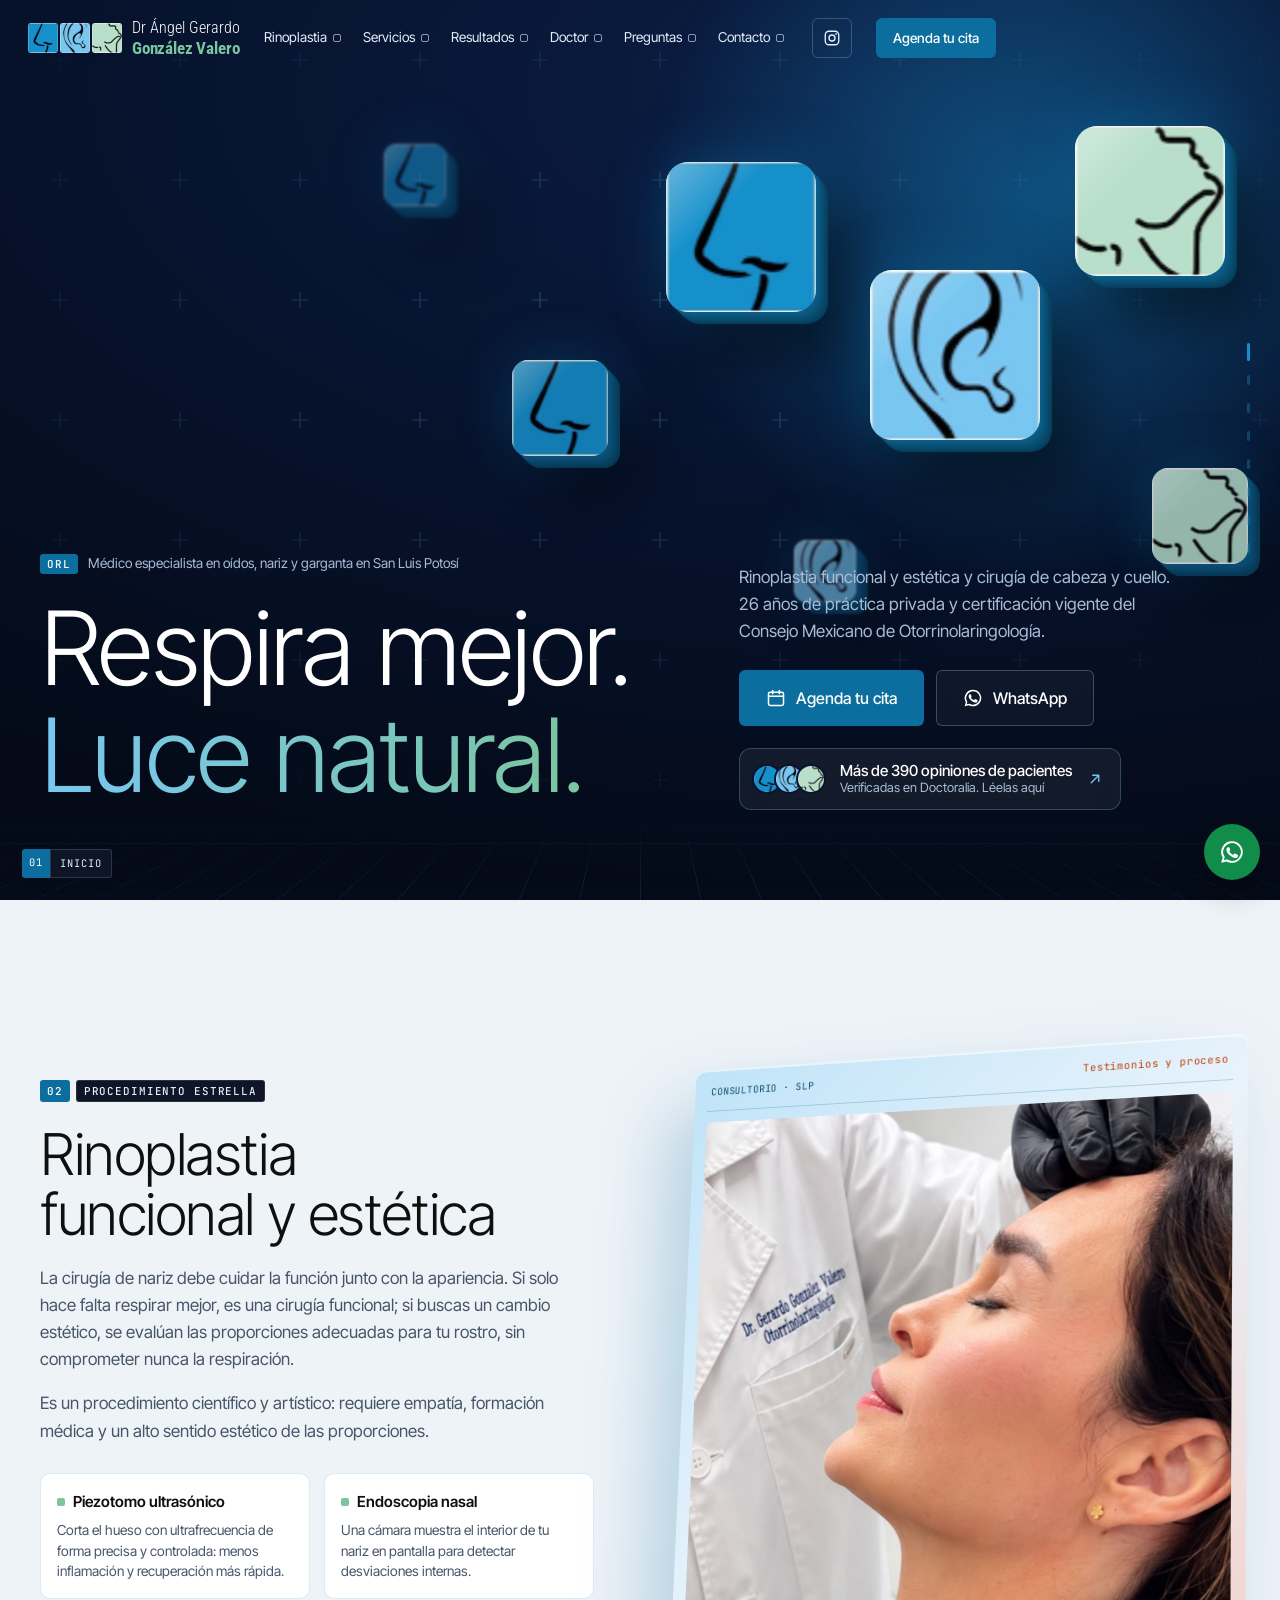
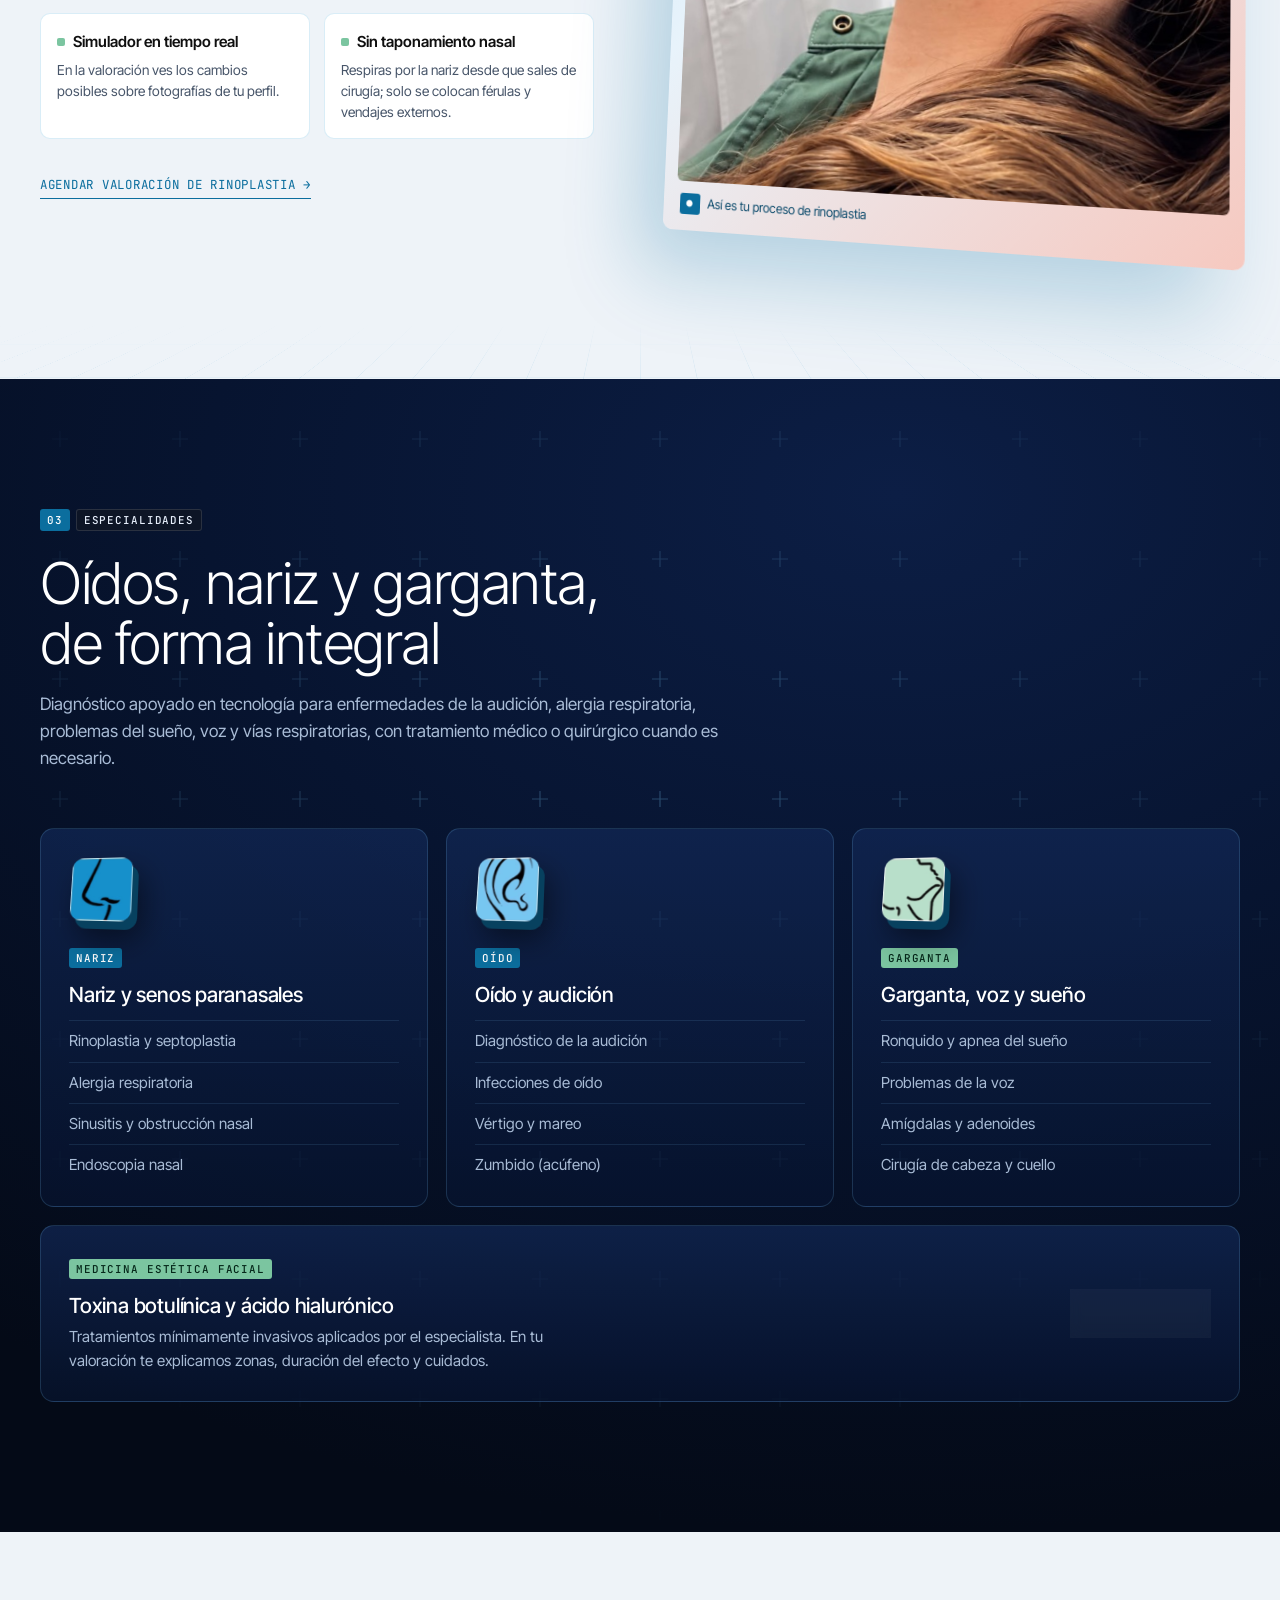
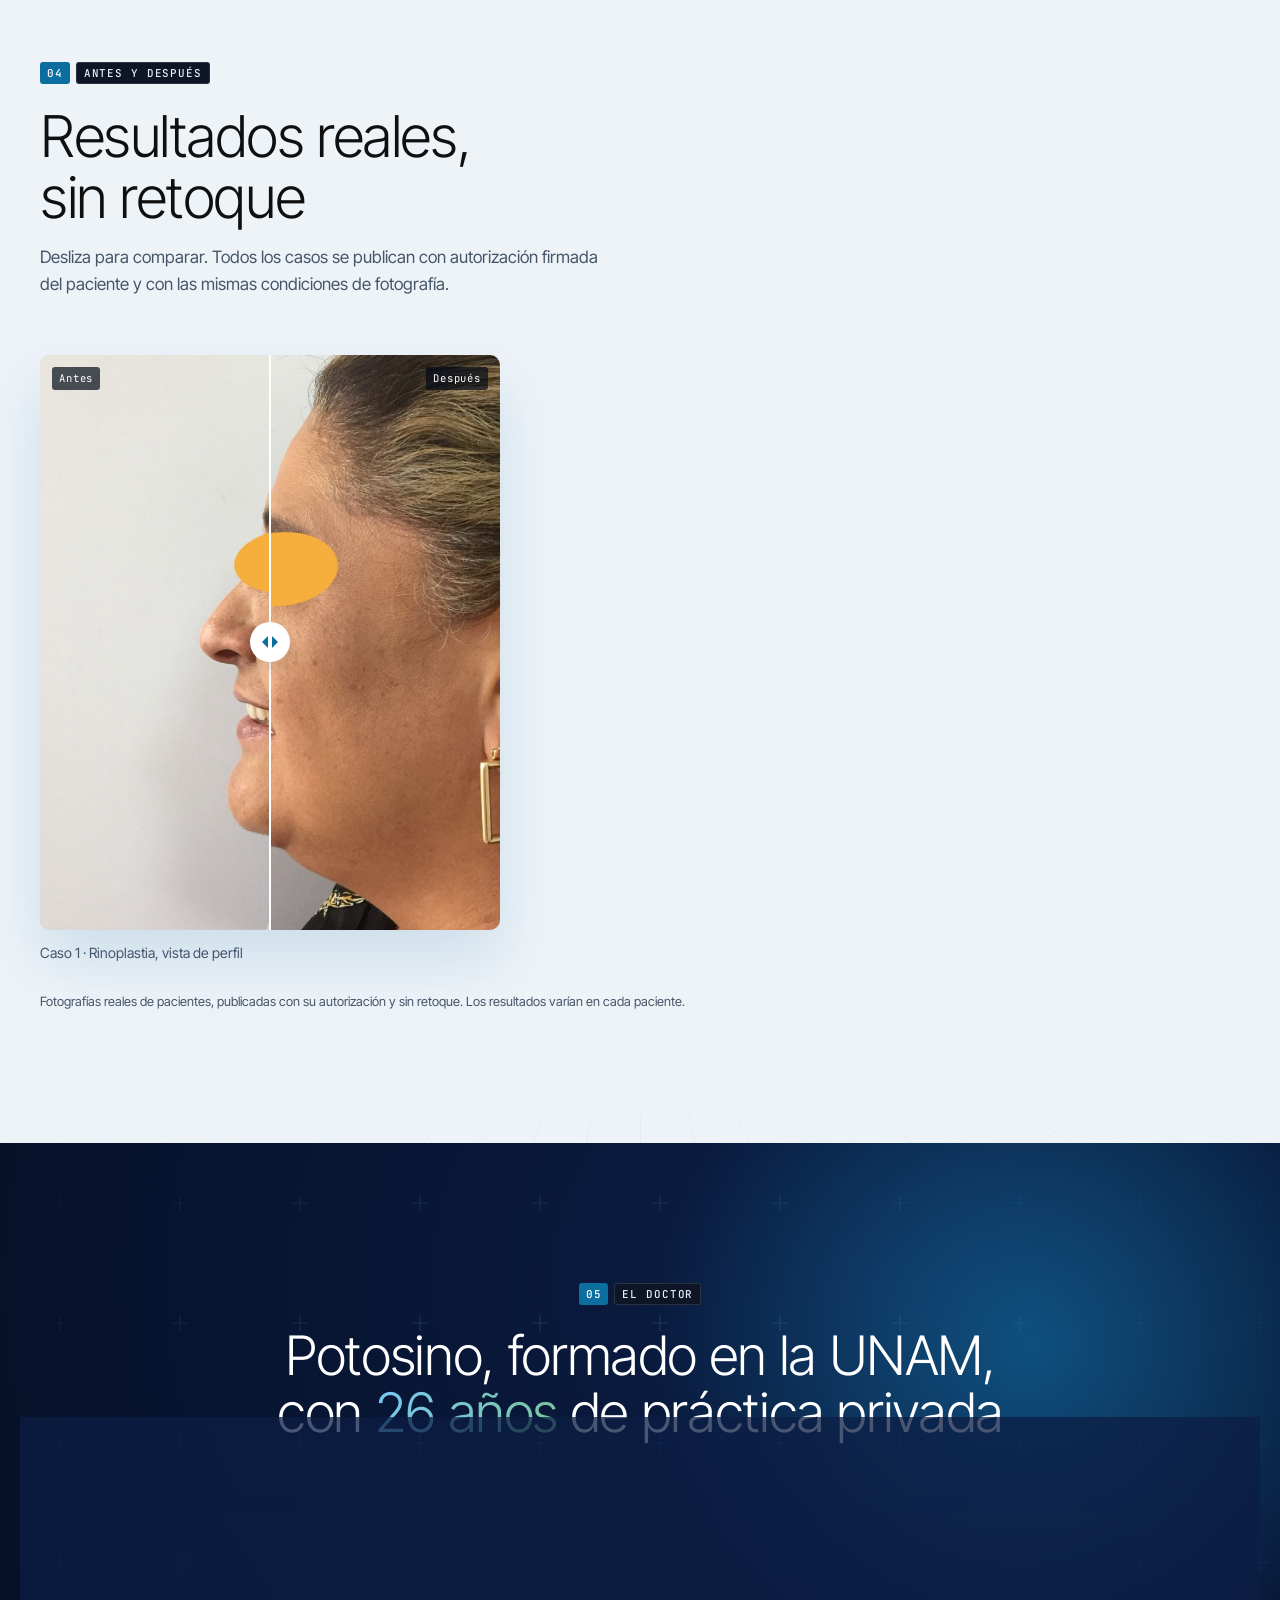
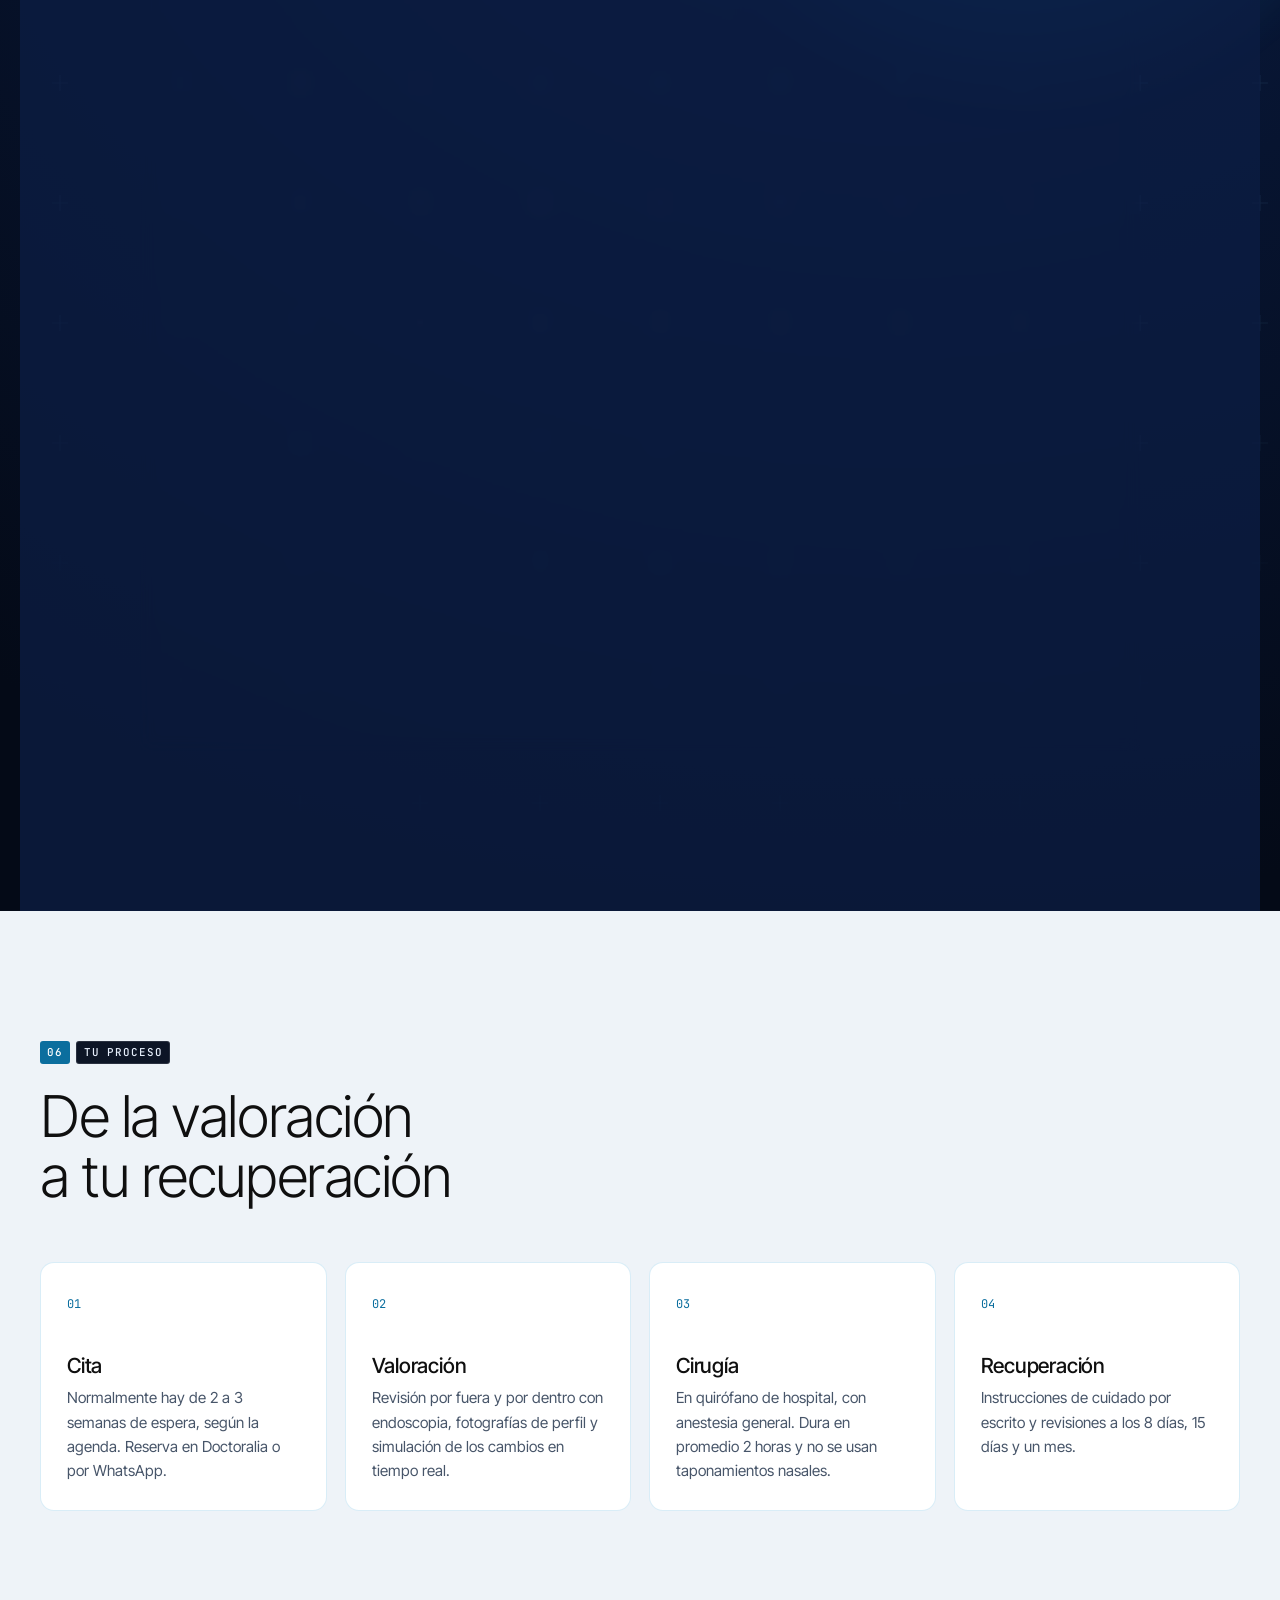
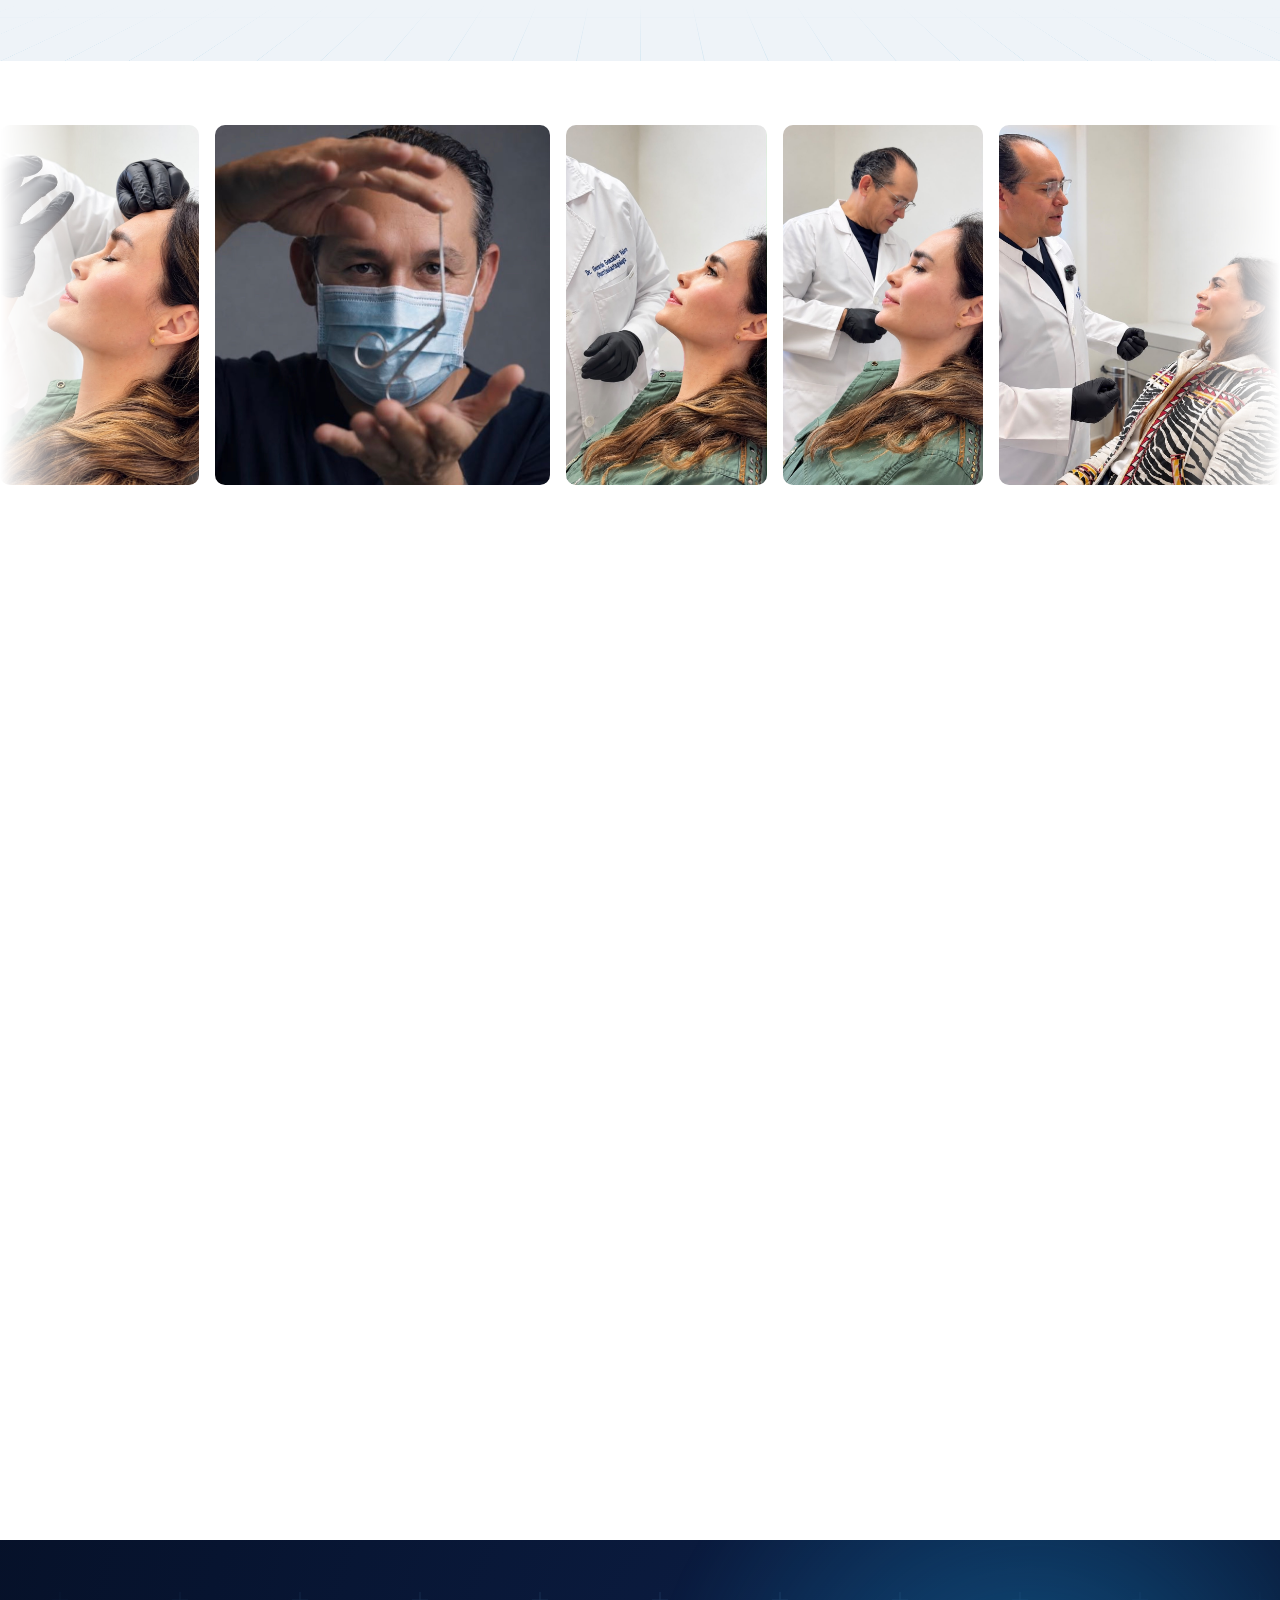
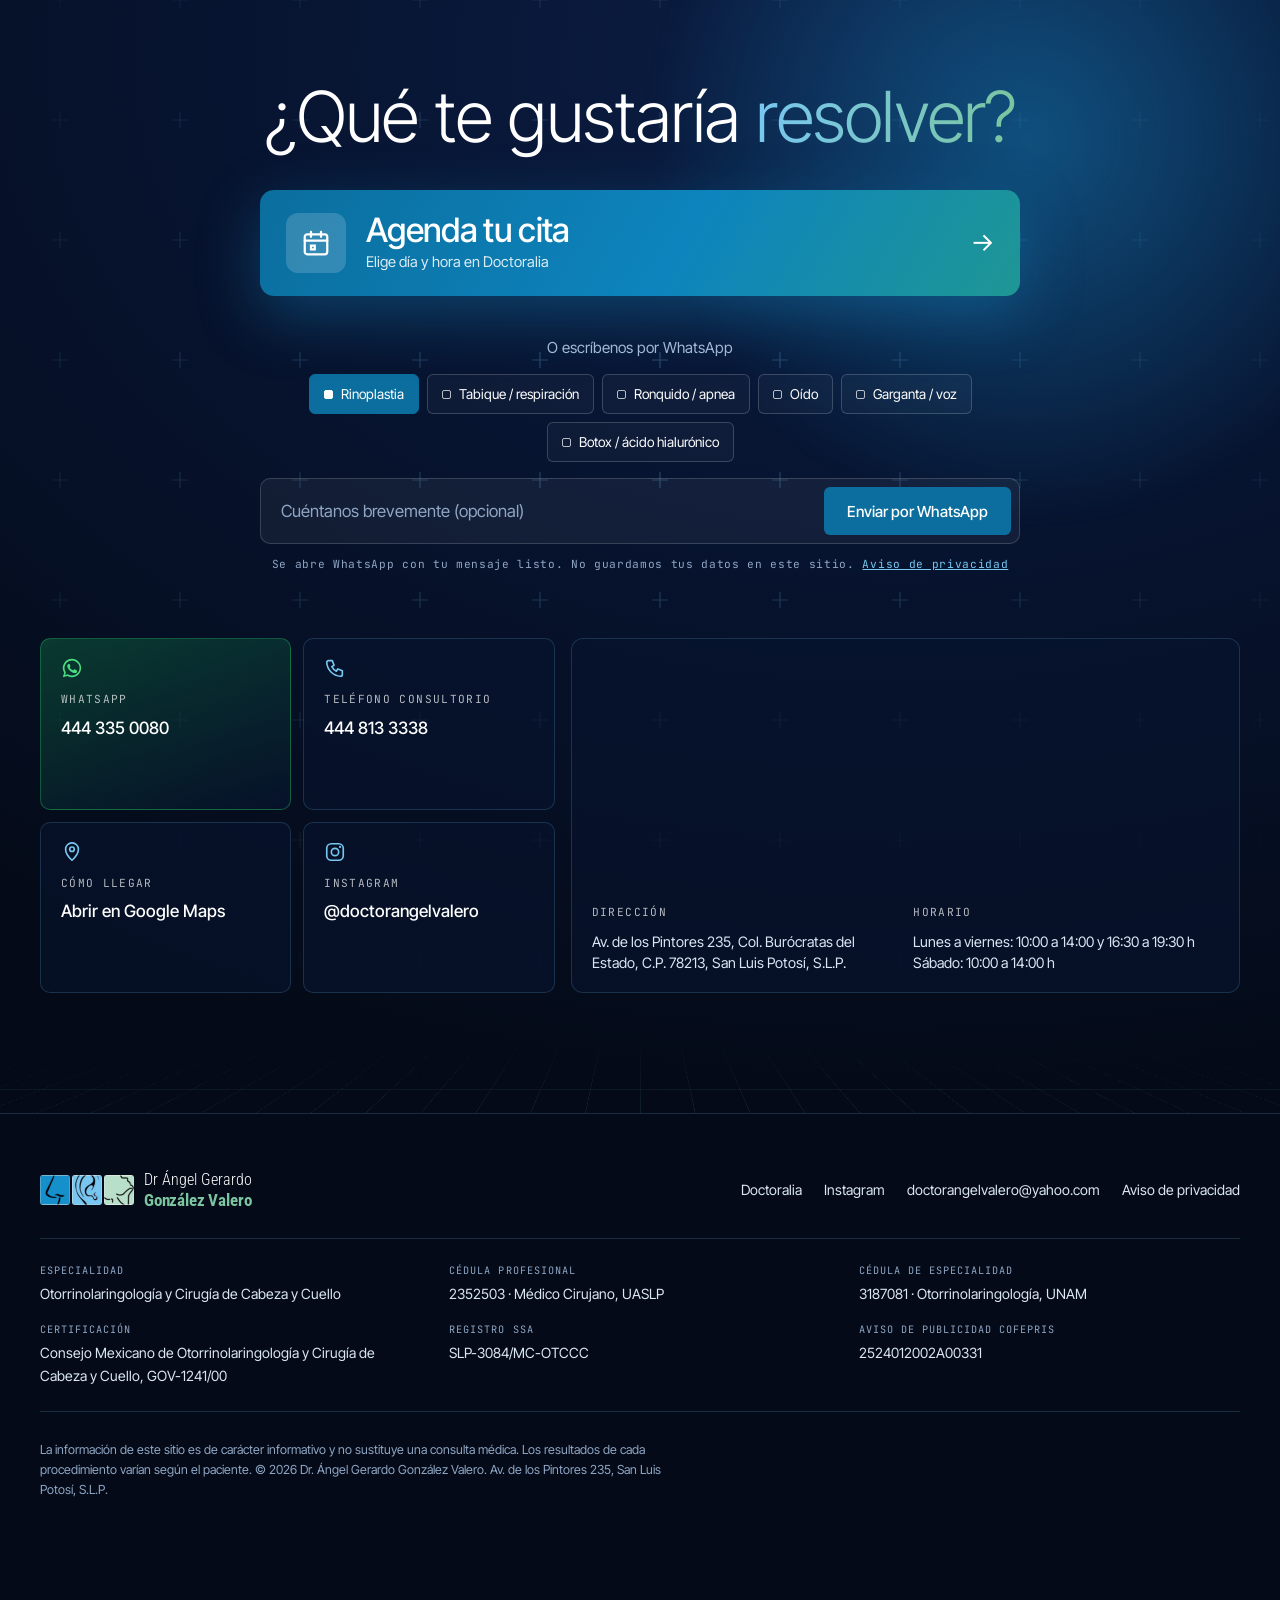
==== commit c4125d43: "Agregar caso real de antes y después (rinoplastia, perfil) - Sección Antes y después visible con el " ====
--- a/docs/index.html
+++ b/docs/index.html
@@ -45,6 +45,7 @@
     <ul class="nav-links">
       <li><a href="#rinoplastia">Rinoplastia <span class="sq"></span></a></li>
       <li><a href="#servicios">Servicios <span class="sq"></span></a></li>
+      <li><a href="#resultados">Resultados <span class="sq"></span></a></li>
       <li><a href="#doctor">Doctor <span class="sq"></span></a></li>
       <li><a href="#preguntas">Preguntas <span class="sq"></span></a></li>
       <li><a href="#contacto">Contacto <span class="sq"></span></a></li>
@@ -61,6 +62,7 @@
 <div class="mobile-menu" id="mobile-menu" hidden>
   <a href="#rinoplastia">Rinoplastia</a>
   <a href="#servicios">Servicios</a>
+  <a href="#resultados">Antes y después</a>
   <a href="#doctor">Doctor</a>
   <a href="#preguntas">Preguntas frecuentes</a>
   <a href="#contacto">Contacto y ubicación</a>
@@ -74,8 +76,9 @@
   <a href="#inicio" class="active" aria-label="Inicio"></a>
   <a href="#rinoplastia" aria-label="Rinoplastia"></a>
   <a href="#servicios" aria-label="Servicios"></a>
+  <a href="#resultados" aria-label="Antes y después"></a>
+  <a href="#doctor" aria-label="Doctor"></a>
   <a href="#proceso" aria-label="Proceso"></a>
-  <a href="#doctor" aria-label="Doctor"></a>
   <a href="#preguntas" aria-label="Preguntas frecuentes"></a>
   <a href="#contacto" aria-label="Contacto"></a>
 </nav>
@@ -201,7 +204,7 @@
 </section>
 
 <!-- ================= ANTES Y DESPUÉS ================= -->
-<section class="light results" id="resultados" hidden data-num="04" data-label="RESULTADOS">
+<section class="light results" id="resultados" data-num="04" data-label="RESULTADOS">
   <div class="grid-floor light-floor" aria-hidden="true"></div>
   <div class="wrap">
     <div class="section-head reveal">
@@ -209,59 +212,33 @@
       <h2>Resultados reales,<br>sin retoque</h2>
       <p class="text-muted">Desliza para comparar. Todos los casos se publican con autorización firmada del paciente y con las mismas condiciones de fotografía.</p>
     </div>
-    <div class="ba-grid">
-      <!-- Para cada caso: coloca las fotos en assets/casos/ y cambia data-before / data-after -->
-      <figure class="ba reveal" data-before="" data-after="">
-        <div class="ba-stage">
-          <div class="ba-img ba-after"><span class="ba-ph">Foto después</span></div>
-          <div class="ba-img ba-before"><span class="ba-ph">Foto antes</span></div>
+    <div class="ba-grid ba-grid-2">
+      <!-- Para agregar un caso: copia un <figure>, coloca las fotos en assets/casos/ y cambia data-before / data-after -->
+      <figure class="ba reveal" data-before="assets/casos/caso1-antes.jpg" data-after="assets/casos/caso1-despues.jpg">
+        <div class="ba-stage" role="img" aria-label="Perfil de una paciente antes y después de una rinoplastia">
+          <div class="ba-img ba-after"></div>
+          <div class="ba-img ba-before"></div>
           <div class="ba-handle" aria-hidden="true"><span></span></div>
           <span class="ba-tag ba-tag-l">Antes</span><span class="ba-tag ba-tag-r">Después</span>
           <input class="ba-range" type="range" min="0" max="100" value="50" aria-label="Comparar antes y después, caso 1">
         </div>
-        <figcaption>Caso 1 · Rinoplastia estética y funcional</figcaption>
+        <figcaption>Caso 1 · Rinoplastia, vista de perfil</figcaption>
       </figure>
-      <figure class="ba reveal" data-before="" data-after="">
-        <div class="ba-stage">
-          <div class="ba-img ba-after"><span class="ba-ph">Foto después</span></div>
-          <div class="ba-img ba-before"><span class="ba-ph">Foto antes</span></div>
+      <figure class="ba reveal" data-before="" data-after="assets/casos/caso2-despues.jpg" hidden>
+        <div class="ba-stage" role="img" aria-label="Vista de frente de una paciente antes y después de una rinoplastia">
+          <div class="ba-img ba-after"></div>
+          <div class="ba-img ba-before"></div>
           <div class="ba-handle" aria-hidden="true"><span></span></div>
           <span class="ba-tag ba-tag-l">Antes</span><span class="ba-tag ba-tag-r">Después</span>
           <input class="ba-range" type="range" min="0" max="100" value="50" aria-label="Comparar antes y después, caso 2">
         </div>
-        <figcaption>Caso 2 · Corrección de dorso nasal</figcaption>
+        <figcaption>Caso 2 · Rinoplastia, vista de frente</figcaption>
       </figure>
-      <figure class="ba reveal" data-before="" data-after="">
-        <div class="ba-stage">
-          <div class="ba-img ba-after"><span class="ba-ph">Foto después</span></div>
-          <div class="ba-img ba-before"><span class="ba-ph">Foto antes</span></div>
-          <div class="ba-handle" aria-hidden="true"><span></span></div>
-          <span class="ba-tag ba-tag-l">Antes</span><span class="ba-tag ba-tag-r">Después</span>
-          <input class="ba-range" type="range" min="0" max="100" value="50" aria-label="Comparar antes y después, caso 3">
-        </div>
-        <figcaption>Caso 3 · Refinamiento de punta</figcaption>
-      </figure>
-    </div>
-    <p class="fine reveal">Los resultados varían en cada paciente. Las imágenes son ilustrativas y no garantizan un resultado igual.</p>
-  </div>
-</section>
-
-<!-- ================= PROCESO ================= -->
-<section class="light process" id="proceso" data-num="04" data-label="PROCESO">
-  <div class="grid-floor light-floor" aria-hidden="true"></div>
-  <div class="wrap">
-    <div class="section-head reveal">
-      <div class="tags"><span class="chip chip-blue">04</span><span class="chip chip-dark">TU PROCESO</span></div>
-      <h2>De la valoración<br>a tu recuperación</h2>
-    </div>
-    <ol class="steps">
-      <li class="step reveal"><span class="step-n">01</span><h3>Cita</h3><p>Normalmente hay de 2 a 3 semanas de espera, según la agenda. Reserva en Doctoralia o por WhatsApp.</p></li>
-      <li class="step reveal"><span class="step-n">02</span><h3>Valoración</h3><p>Revisión por fuera y por dentro con endoscopia, fotografías de perfil y simulación de los cambios en tiempo real.</p></li>
-      <li class="step reveal"><span class="step-n">03</span><h3>Cirugía</h3><p>En quirófano de hospital, con anestesia general. Dura en promedio 2 horas y no se usan taponamientos nasales.</p></li>
-      <li class="step reveal"><span class="step-n">04</span><h3>Recuperación</h3><p>Instrucciones de cuidado por escrito y revisiones a los 8 días, 15 días y un mes.</p></li>
-    </ol>
-  </div>
-</section>
+    </div>
+    <p class="fine reveal">Fotografías reales de pacientes, publicadas con su autorización y sin retoque. Los resultados varían en cada paciente.</p>
+  </div>
+</section>
+
 
 <!-- ================= DOCTOR ================= -->
 <section class="dark doctor" id="doctor" data-num="05" data-label="DOCTOR">
@@ -292,6 +269,23 @@
   </div>
 </section>
 
+<!-- ================= PROCESO ================= -->
+<section class="light process" id="proceso" data-num="06" data-label="PROCESO">
+  <div class="grid-floor light-floor" aria-hidden="true"></div>
+  <div class="wrap">
+    <div class="section-head reveal">
+      <div class="tags"><span class="chip chip-blue">06</span><span class="chip chip-dark">TU PROCESO</span></div>
+      <h2>De la valoración<br>a tu recuperación</h2>
+    </div>
+    <ol class="steps">
+      <li class="step reveal"><span class="step-n">01</span><h3>Cita</h3><p>Normalmente hay de 2 a 3 semanas de espera, según la agenda. Reserva en Doctoralia o por WhatsApp.</p></li>
+      <li class="step reveal"><span class="step-n">02</span><h3>Valoración</h3><p>Revisión por fuera y por dentro con endoscopia, fotografías de perfil y simulación de los cambios en tiempo real.</p></li>
+      <li class="step reveal"><span class="step-n">03</span><h3>Cirugía</h3><p>En quirófano de hospital, con anestesia general. Dura en promedio 2 horas y no se usan taponamientos nasales.</p></li>
+      <li class="step reveal"><span class="step-n">04</span><h3>Recuperación</h3><p>Instrucciones de cuidado por escrito y revisiones a los 8 días, 15 días y un mes.</p></li>
+    </ol>
+  </div>
+</section>
+
 
 <!-- ================= TESTIMONIOS ================= -->
 <section class="dark testimonials" id="testimonios" hidden data-num="07" data-label="TESTIMONIOS">
@@ -335,10 +329,10 @@
 </section>
 
 <!-- ================= FAQ ================= -->
-<section class="light faq" id="preguntas" data-num="06" data-label="PREGUNTAS">
+<section class="light faq" id="preguntas" data-num="07" data-label="PREGUNTAS">
   <div class="wrap faq-inner">
     <div class="section-head reveal">
-      <div class="tags"><span class="chip chip-blue">06</span><span class="chip chip-dark">PREGUNTAS FRECUENTES</span></div>
+      <div class="tags"><span class="chip chip-blue">07</span><span class="chip chip-dark">PREGUNTAS FRECUENTES</span></div>
       <h2>Resolvemos<br>tus dudas</h2>
       <p class="text-muted">¿No encuentras tu pregunta? Escríbenos por WhatsApp y te respondemos en horario de consulta.</p>
       <div class="hours">
@@ -398,7 +392,7 @@
 </section>
 
 <!-- ================= CONTACTO ================= -->
-<section class="hero dark contact" id="contacto" data-num="07" data-label="CONTACTO">
+<section class="hero dark contact" id="contacto" data-num="08" data-label="CONTACTO">
   <div class="grid-floor" aria-hidden="true"></div>
   <div class="plus-field" aria-hidden="true"></div>
   <div class="glow" aria-hidden="true"></div>
--- a/docs/styles.css
+++ b/docs/styles.css
@@ -473,3 +473,10 @@
 .hours-status.closed{color:#8a4b00;background:#fdf0dc}
 .hours-status[hidden]{display:none}
 @media (max-width:767px){.reviews-badge{width:100%}}
+
+/* v4 — casos reales de antes y después */
+.ba-grid-2{grid-template-columns:repeat(2,1fr);max-width:920px}
+.ba[hidden]{display:none}
+.ba-stage .ba-img{background-size:cover;background-position:center 35%}
+@media (max-width:767px){.ba-grid-2{grid-template-columns:1fr}}
+.ba-grid-2:has(> .ba[hidden]){grid-template-columns:minmax(0,460px)}
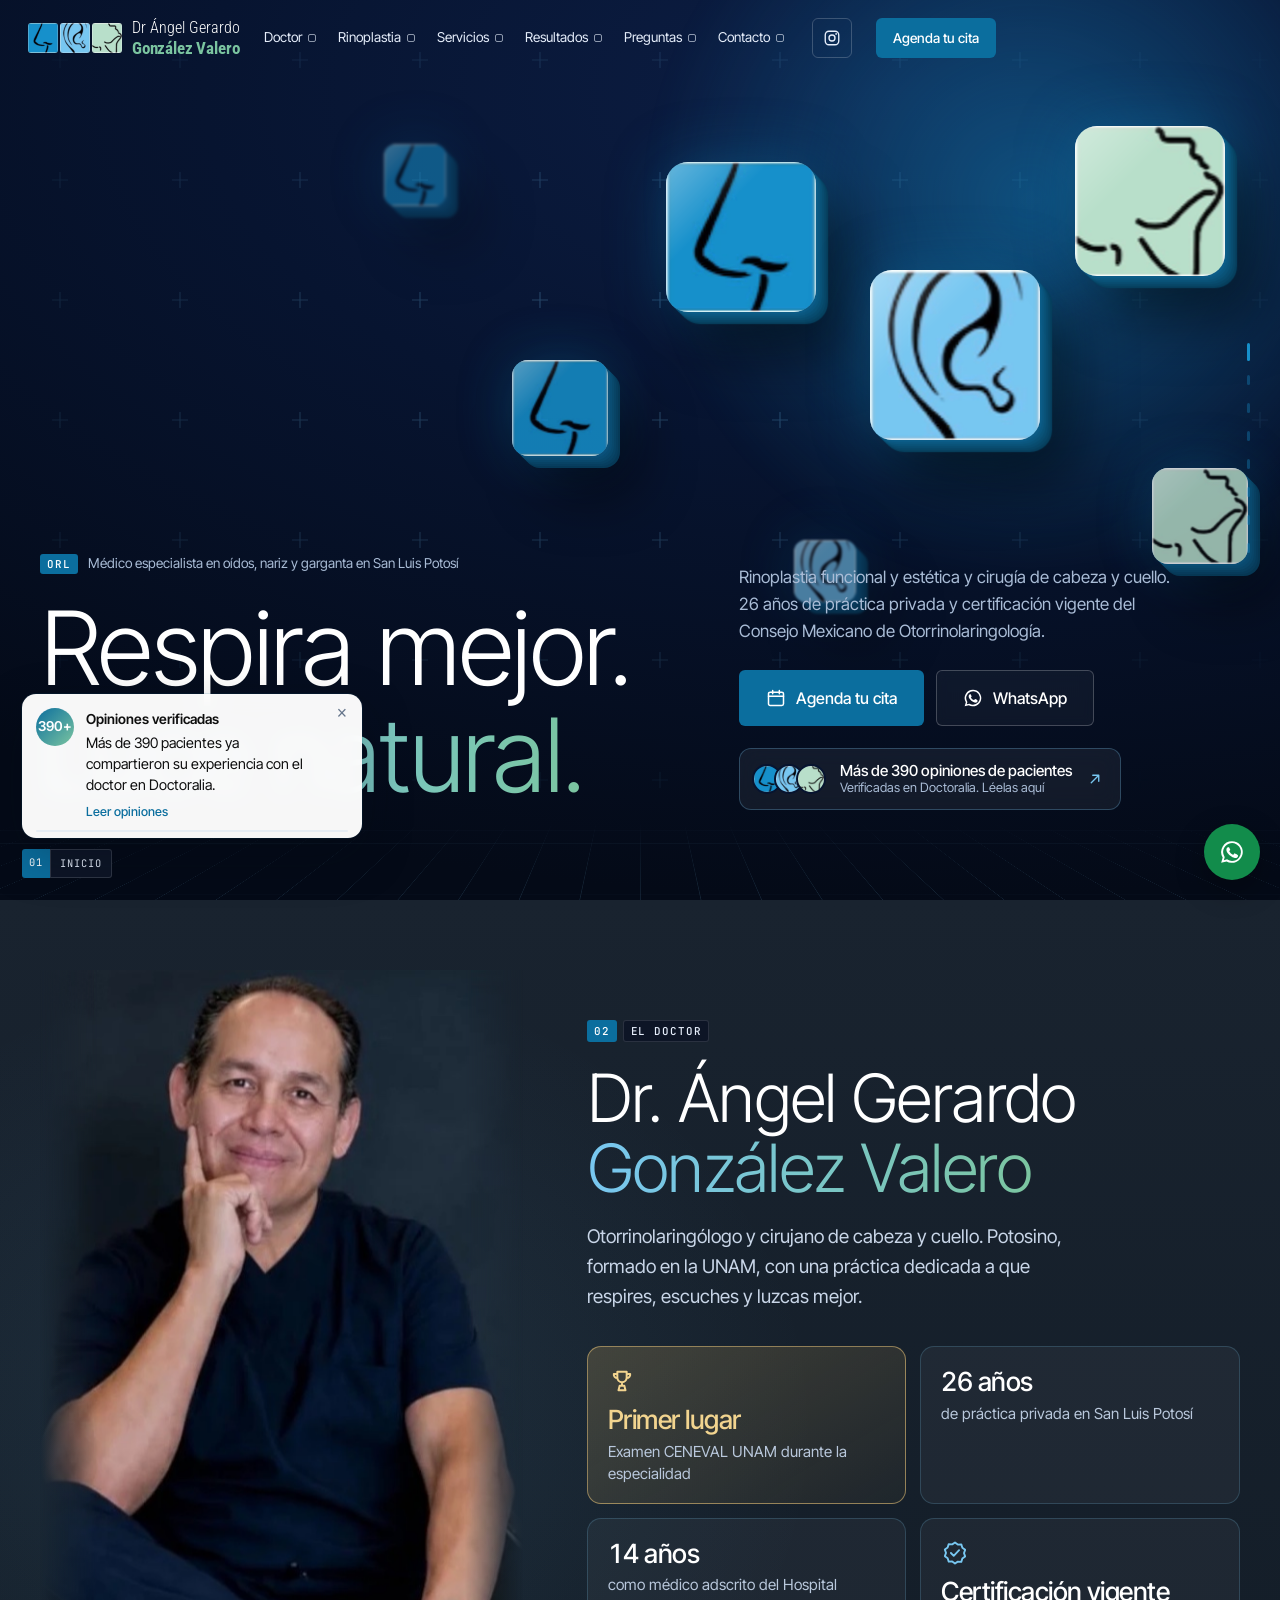
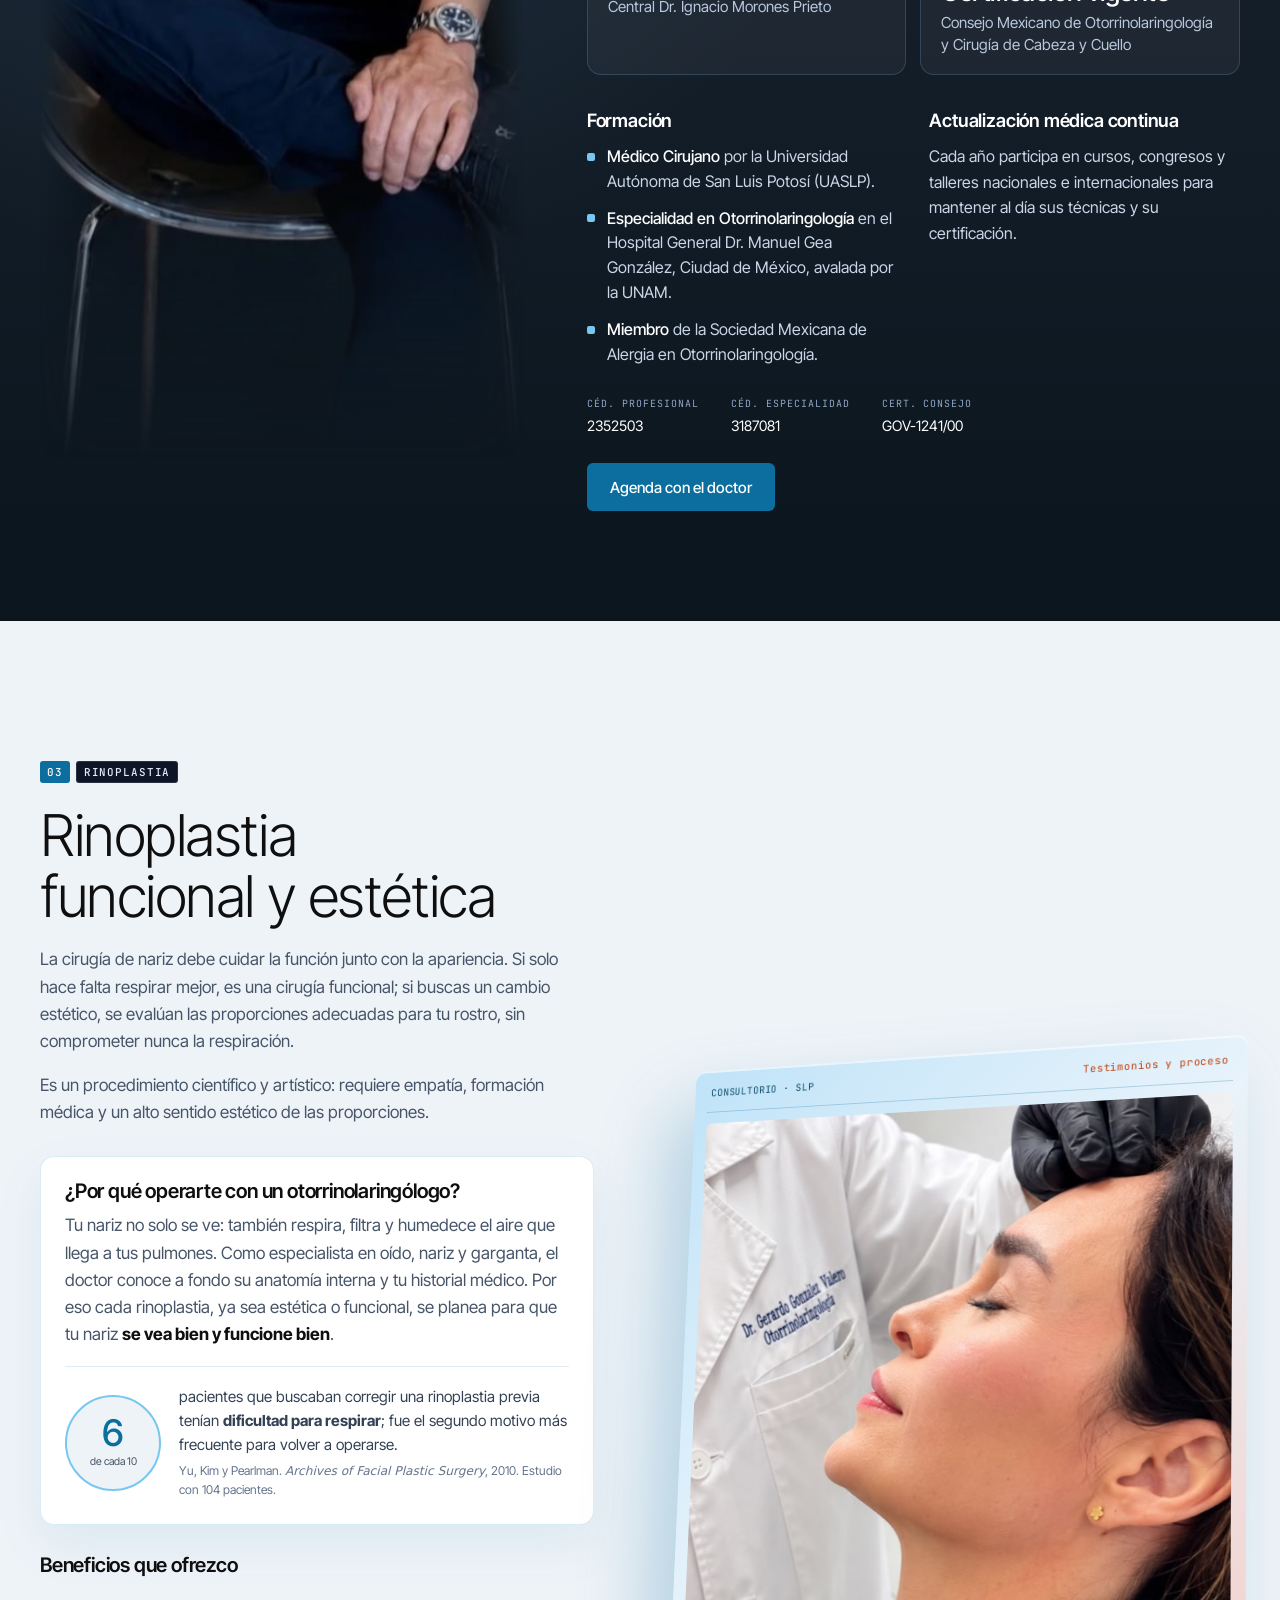
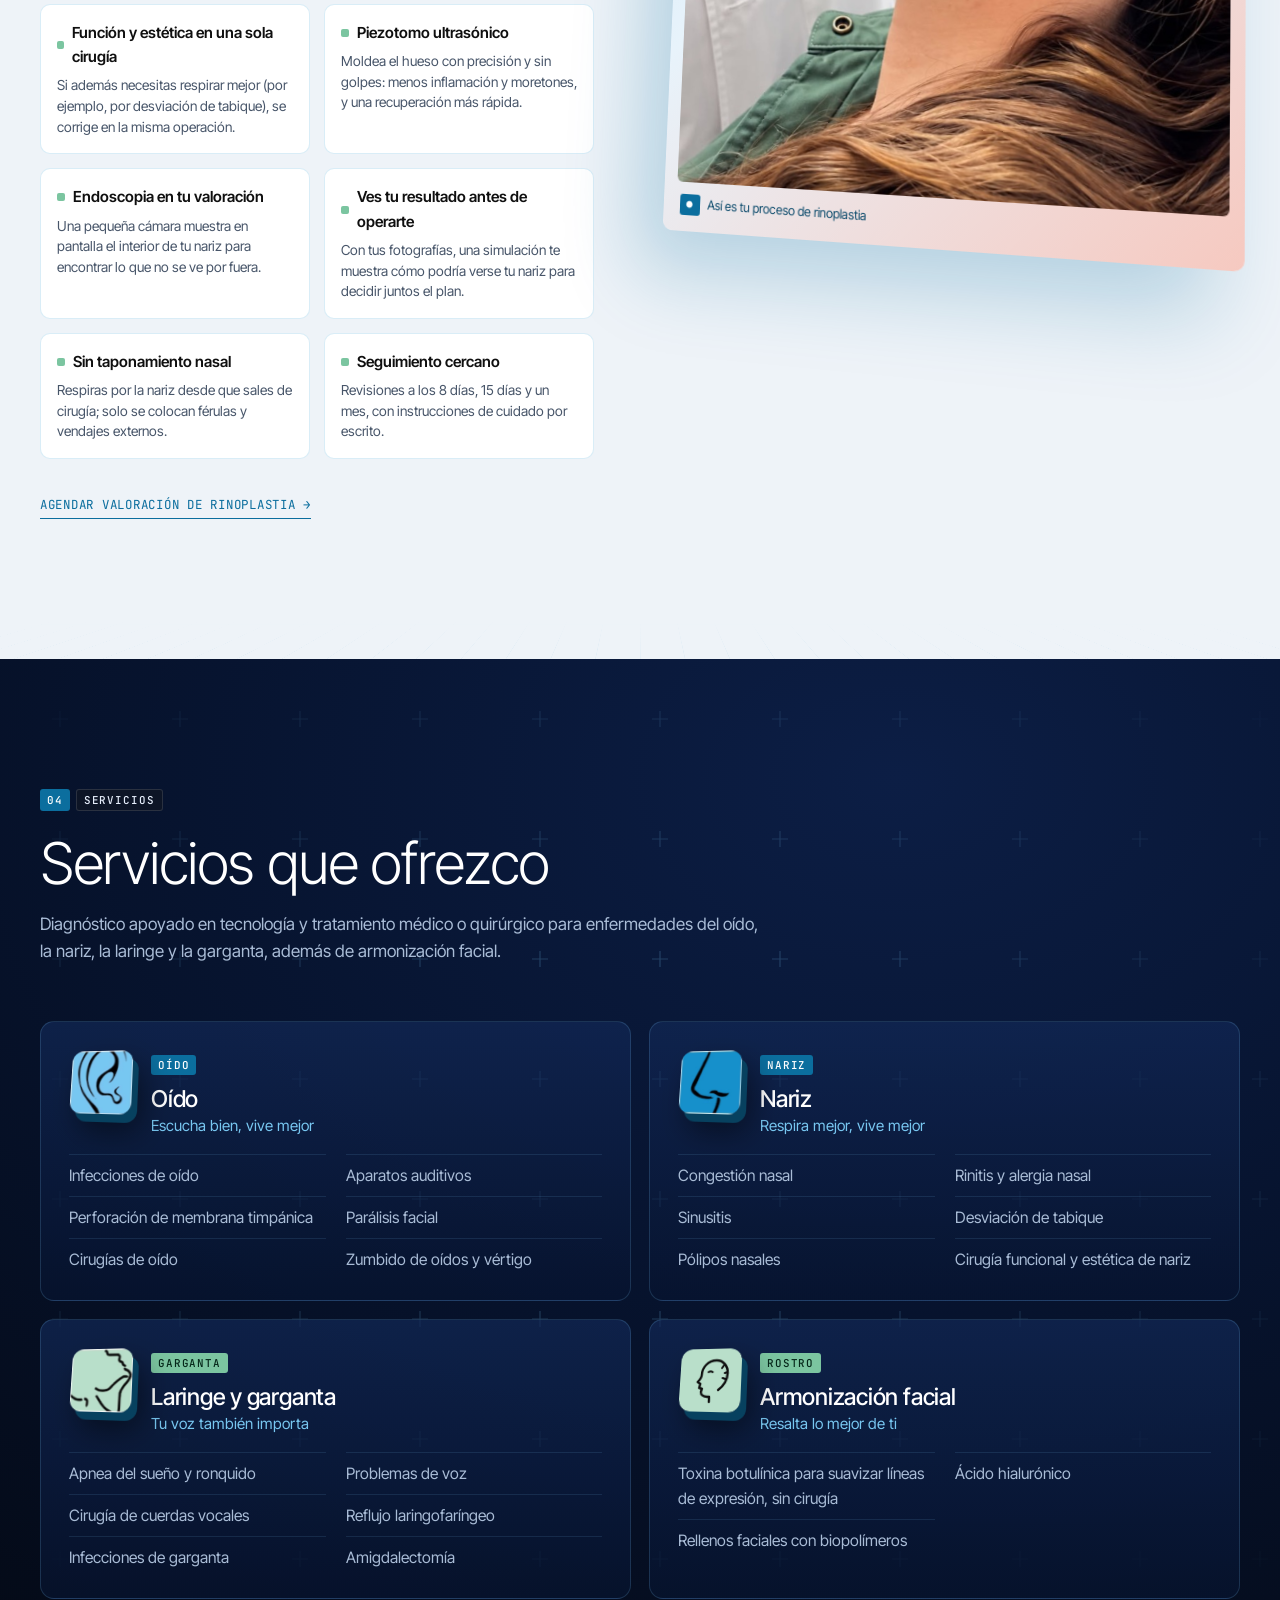
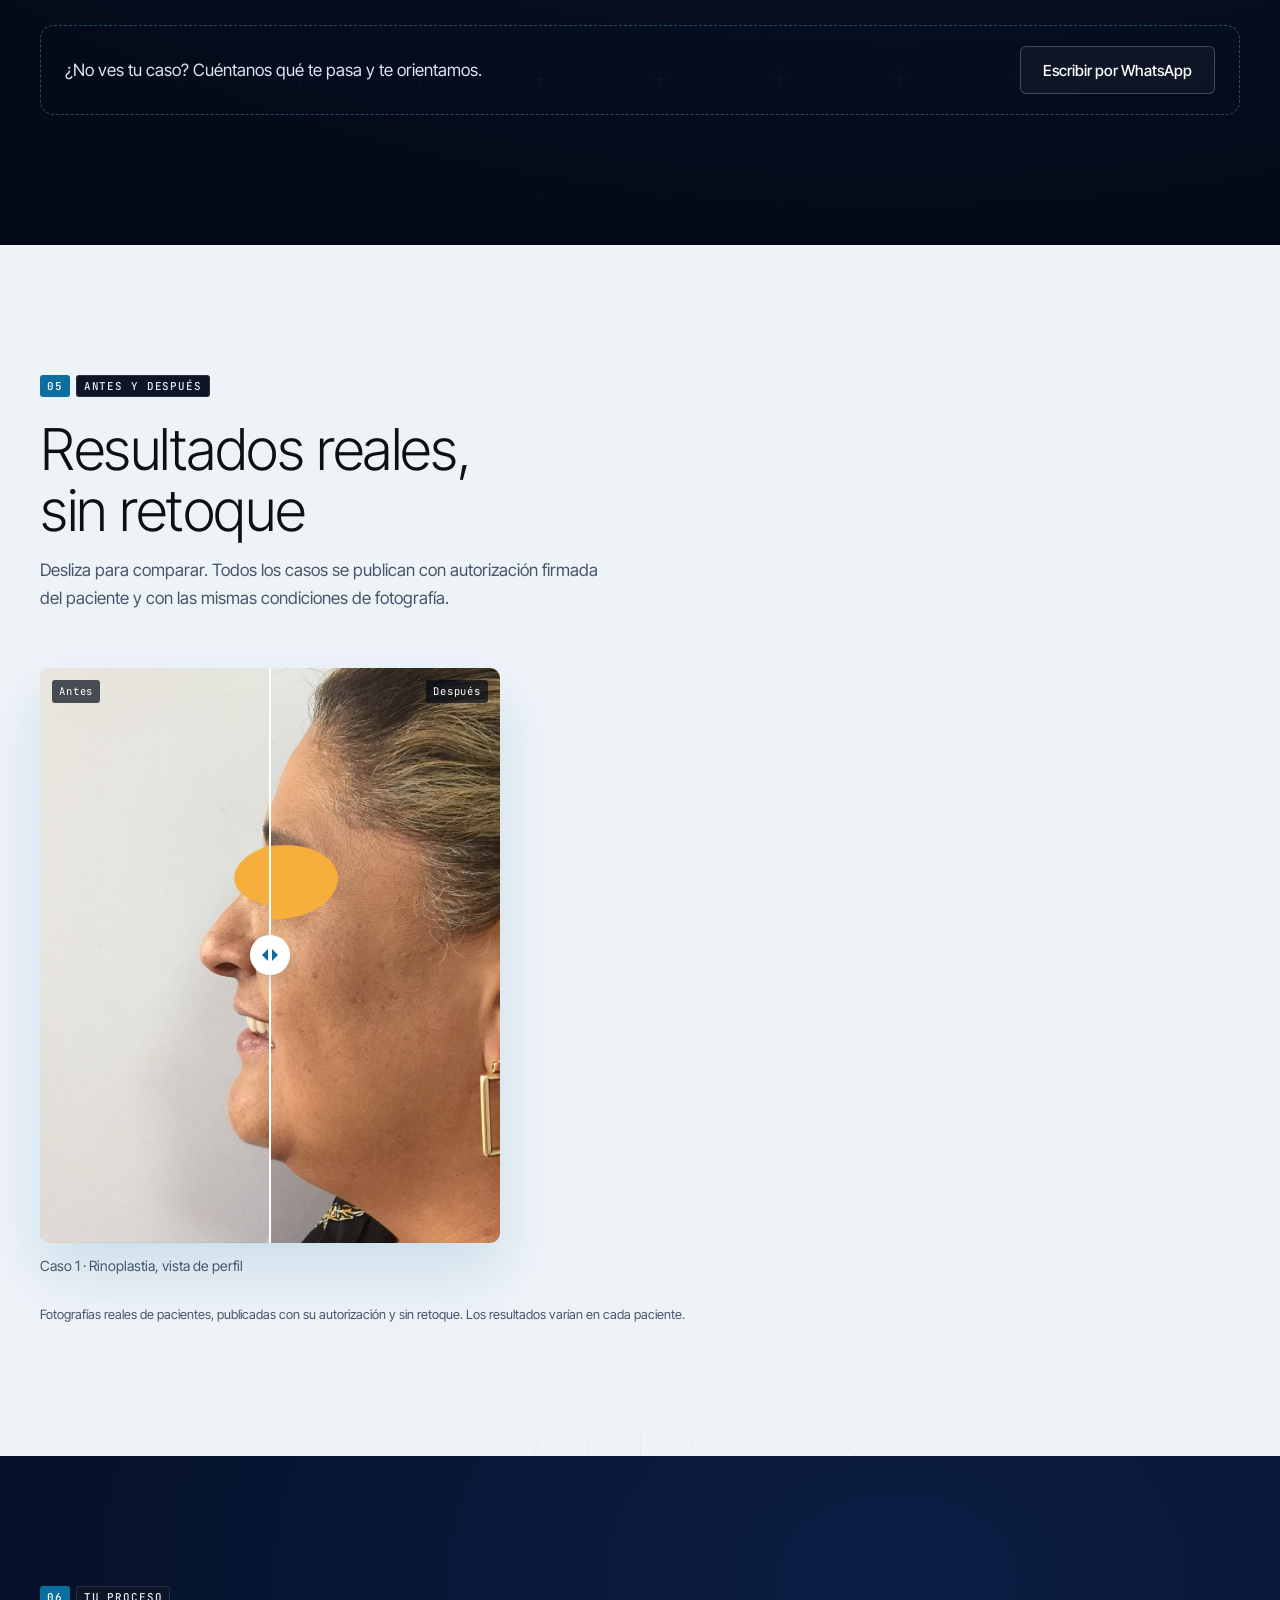
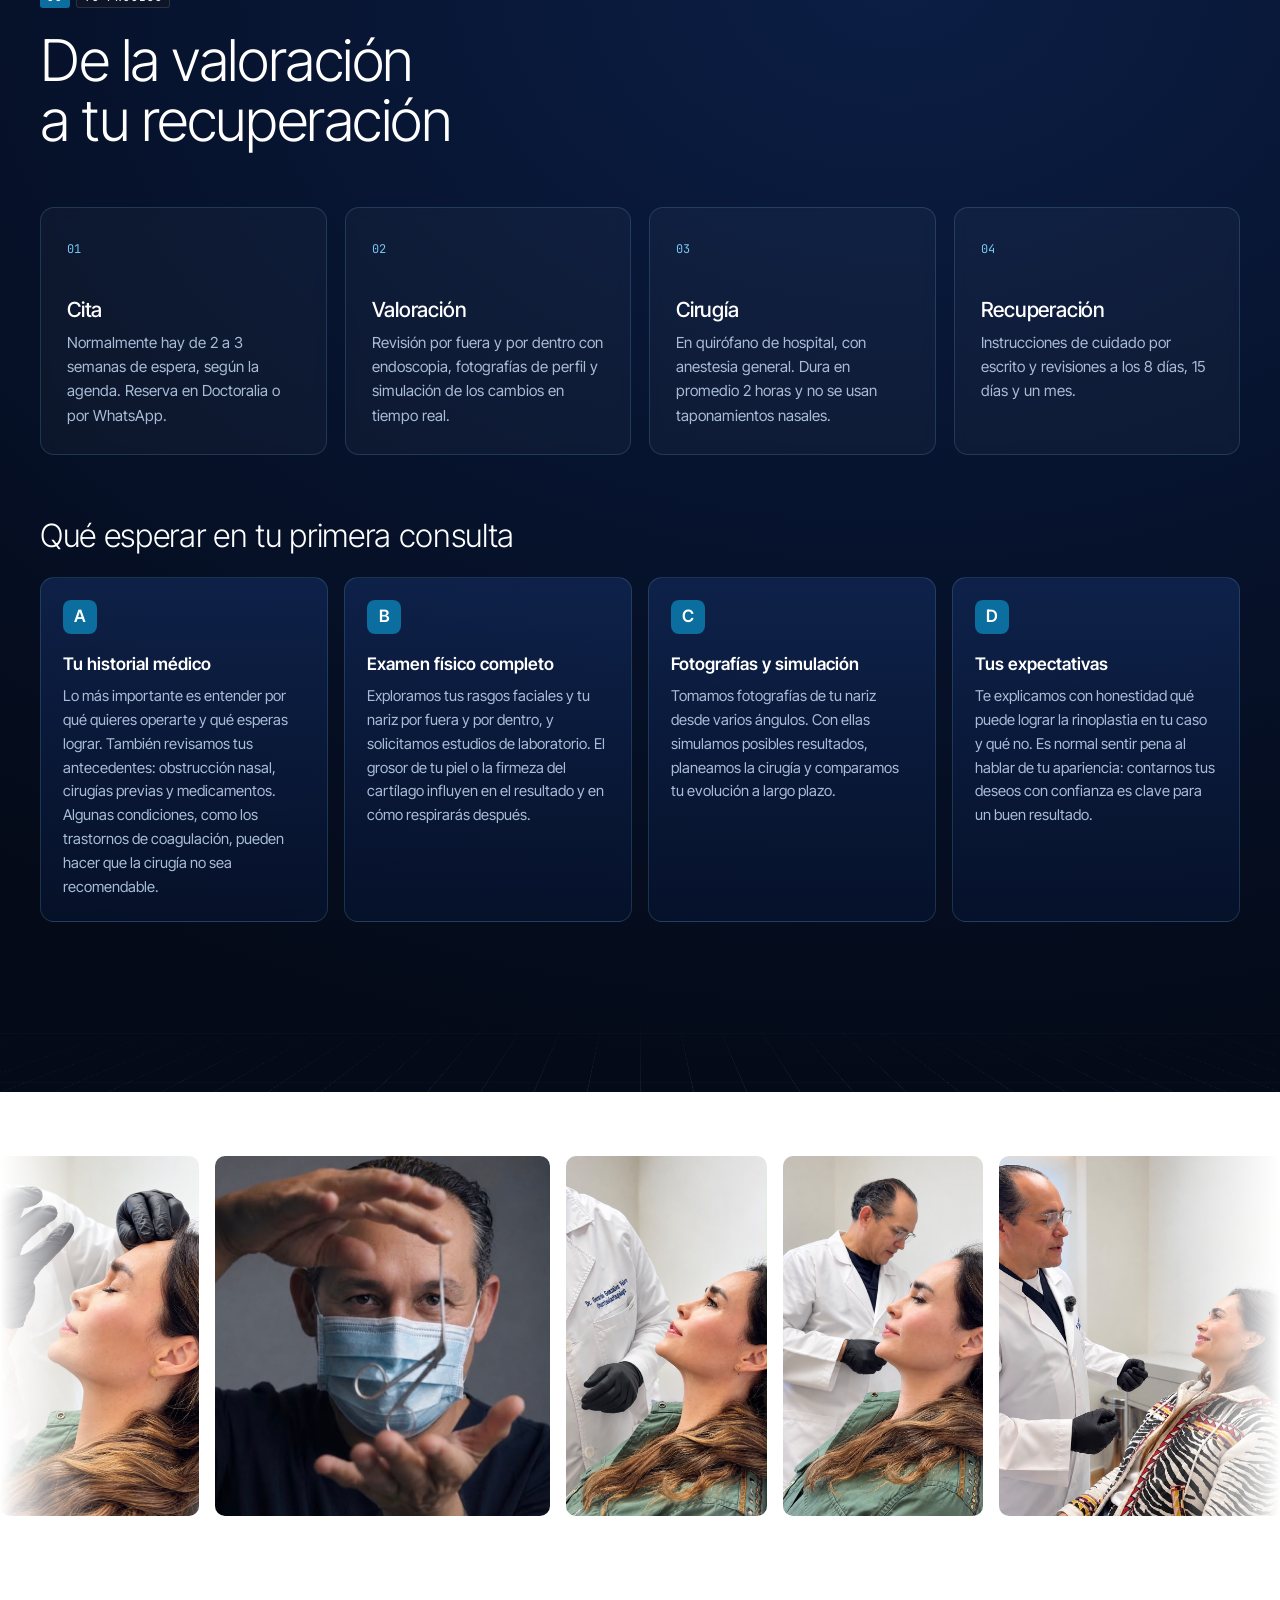
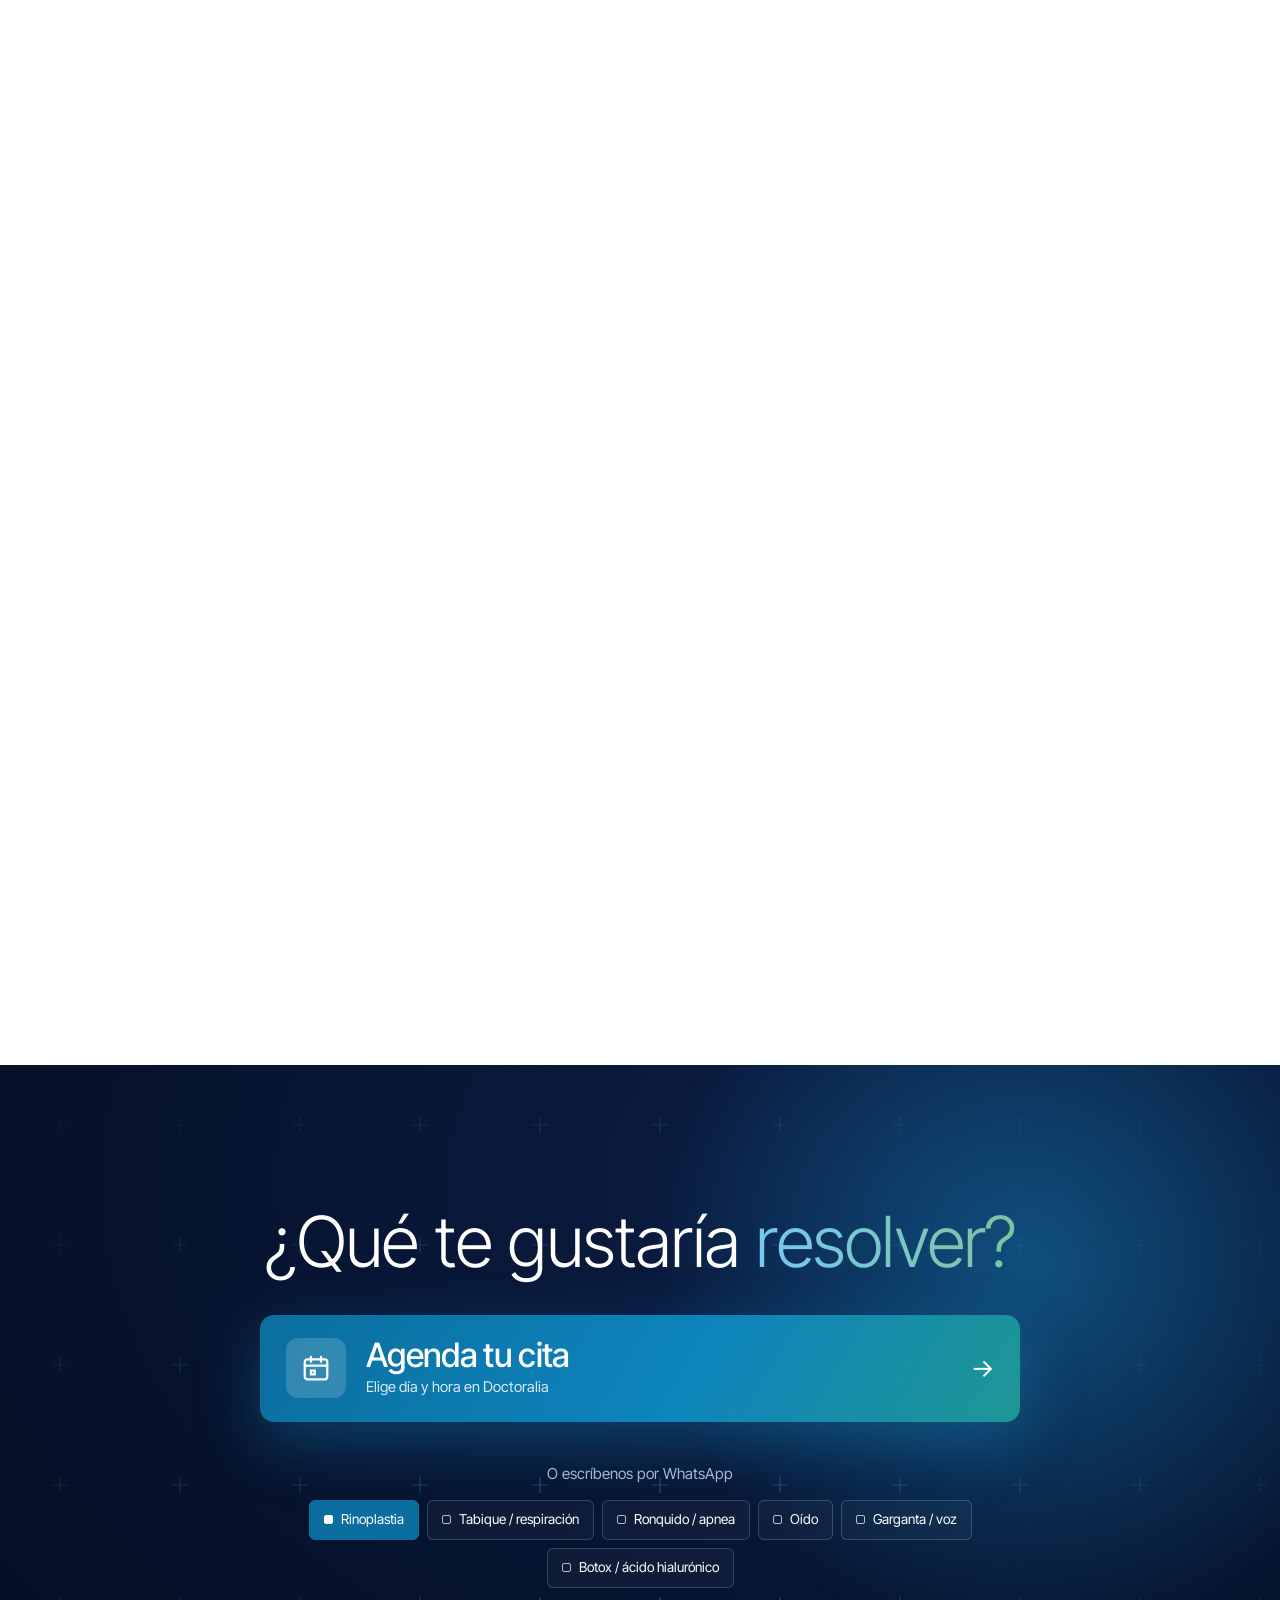
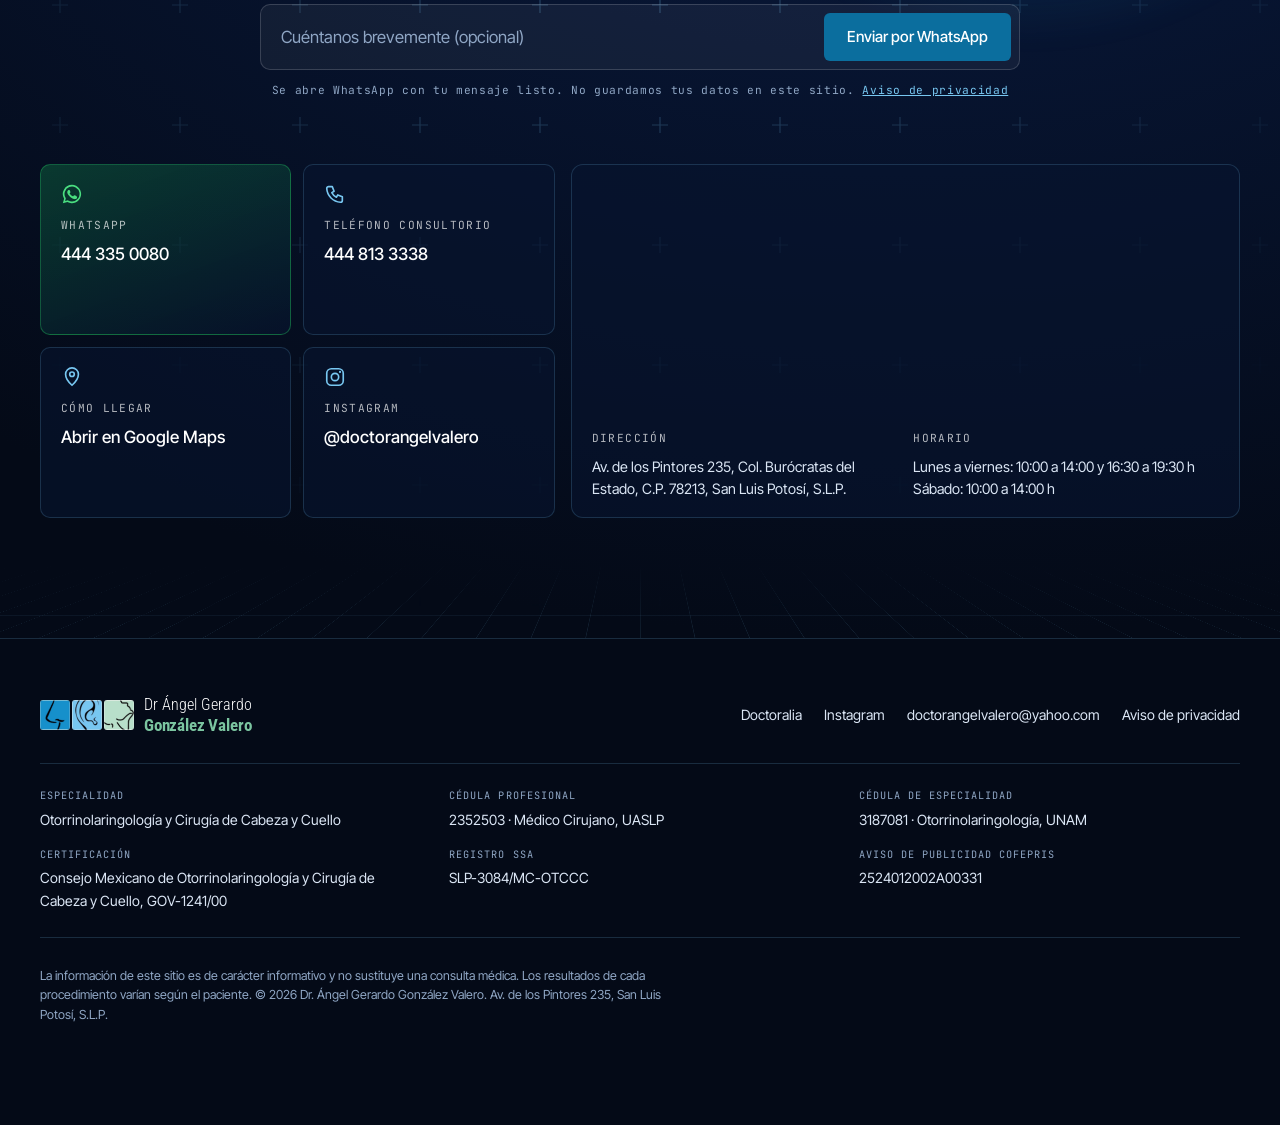
==== commit 13ba532a: "Perfil del doctor primero, beneficios, servicios, consulta y avisos de opiniones - Perfil del doctor" ====
--- a/docs/index.html
+++ b/docs/index.html
@@ -43,10 +43,10 @@
   </a>
   <nav aria-label="Principal">
     <ul class="nav-links">
+      <li><a href="#doctor">Doctor <span class="sq"></span></a></li>
       <li><a href="#rinoplastia">Rinoplastia <span class="sq"></span></a></li>
       <li><a href="#servicios">Servicios <span class="sq"></span></a></li>
       <li><a href="#resultados">Resultados <span class="sq"></span></a></li>
-      <li><a href="#doctor">Doctor <span class="sq"></span></a></li>
       <li><a href="#preguntas">Preguntas <span class="sq"></span></a></li>
       <li><a href="#contacto">Contacto <span class="sq"></span></a></li>
     </ul>
@@ -60,10 +60,10 @@
   </button>
 </header>
 <div class="mobile-menu" id="mobile-menu" hidden>
+  <a href="#doctor">El doctor</a>
   <a href="#rinoplastia">Rinoplastia</a>
   <a href="#servicios">Servicios</a>
   <a href="#resultados">Antes y después</a>
-  <a href="#doctor">Doctor</a>
   <a href="#preguntas">Preguntas frecuentes</a>
   <a href="#contacto">Contacto y ubicación</a>
   <a class="btn btn-primary" href="https://www.doctoralia.com.mx/perfil/angel-gerardo-gonzalez-valero" target="_blank" rel="noopener">Agenda tu cita en Doctoralia</a>
@@ -74,10 +74,10 @@
 </div>
 <nav class="rail" aria-label="Secciones">
   <a href="#inicio" class="active" aria-label="Inicio"></a>
+  <a href="#doctor" aria-label="El doctor"></a>
   <a href="#rinoplastia" aria-label="Rinoplastia"></a>
   <a href="#servicios" aria-label="Servicios"></a>
   <a href="#resultados" aria-label="Antes y después"></a>
-  <a href="#doctor" aria-label="Doctor"></a>
   <a href="#proceso" aria-label="Proceso"></a>
   <a href="#preguntas" aria-label="Preguntas frecuentes"></a>
   <a href="#contacto" aria-label="Contacto"></a>
@@ -127,20 +127,90 @@
   </div>
 </section>
 
+<!-- ================= PERFIL DEL DOCTOR ================= -->
+<section class="profile" id="doctor" data-num="02" data-label="EL DOCTOR">
+  <div class="wrap profile-inner">
+    <figure class="profile-photo" id="profilePhoto">
+      <img src="assets/doctor-retrato.jpg" alt="Retrato del Dr. Ángel Gerardo González Valero sentado, con uniforme quirúrgico azul marino" width="598" height="1135" loading="lazy">
+    </figure>
+    <div class="profile-body">
+      <div class="tags reveal"><span class="chip chip-blue">02</span><span class="chip chip-dark">EL DOCTOR</span></div>
+      <h2 class="profile-name reveal">Dr. Ángel Gerardo<br><span class="accent">González Valero</span></h2>
+      <p class="profile-role reveal">Otorrinolaringólogo y cirujano de cabeza y cuello. Potosino, formado en la UNAM, con una práctica dedicada a que respires, escuches y luzcas mejor.</p>
+
+      <ul class="awards" aria-label="Logros y reconocimientos">
+        <li class="award award-gold reveal">
+          <svg class="award-icon" viewBox="0 0 24 24" width="28" height="28" aria-hidden="true"><path d="M8 4h8v5a4 4 0 0 1-8 0V4Z M8 6H5a3 3 0 0 0 3 3.5M16 6h3a3 3 0 0 1-3 3.5M12 13v3M9 20h6M10 16h4l1 4H9l1-4Z" fill="none" stroke="currentColor" stroke-width="1.7" stroke-linejoin="round" stroke-linecap="round"/></svg>
+          <strong>Primer lugar</strong>
+          <span>Examen CENEVAL UNAM durante la especialidad</span>
+        </li>
+        <li class="award reveal">
+          <strong><span class="count" data-to="26">26</span> años</strong>
+          <span>de práctica privada en San Luis Potosí</span>
+        </li>
+        <li class="award reveal">
+          <strong><span class="count" data-to="14">14</span> años</strong>
+          <span>como médico adscrito del Hospital Central Dr. Ignacio Morones Prieto</span>
+        </li>
+        <li class="award reveal">
+          <svg class="award-icon" viewBox="0 0 24 24" width="28" height="28" aria-hidden="true"><path d="M12 3l2.4 1.8 3-.2.9 2.9 2.4 1.8-1 2.8 1 2.8-2.4 1.8-.9 2.9-3-.2L12 21l-2.4-1.8-3 .2-.9-2.9-2.4-1.8 1-2.8-1-2.8 2.4-1.8.9-2.9 3 .2Z M8.5 12l2.4 2.4 4.6-4.8" fill="none" stroke="currentColor" stroke-width="1.6" stroke-linejoin="round" stroke-linecap="round"/></svg>
+          <strong>Certificación vigente</strong>
+          <span>Consejo Mexicano de Otorrinolaringología y Cirugía de Cabeza y Cuello</span>
+        </li>
+      </ul>
+
+      <div class="profile-cols">
+        <div class="reveal">
+          <h3>Formación</h3>
+          <ul class="timeline">
+            <li><strong>Médico Cirujano</strong> por la Universidad Autónoma de San Luis Potosí (UASLP).</li>
+            <li><strong>Especialidad en Otorrinolaringología</strong> en el Hospital General Dr. Manuel Gea González, Ciudad de México, avalada por la UNAM.</li>
+            <li><strong>Miembro</strong> de la Sociedad Mexicana de Alergia en Otorrinolaringología.</li>
+          </ul>
+        </div>
+        <div class="reveal">
+          <h3>Actualización médica continua</h3>
+          <p class="cursos-intro">Cada año participa en cursos, congresos y talleres nacionales e internacionales para mantener al día sus técnicas y su certificación.</p>
+          <!-- Los cursos se agregan en el archivo cursos.js -->
+          <ol class="courses" id="cursosList" hidden></ol>
+        </div>
+      </div>
+
+      <dl class="creds profile-creds reveal">
+        <div><dt>CÉD. PROFESIONAL</dt><dd>2352503</dd></div>
+        <div><dt>CÉD. ESPECIALIDAD</dt><dd>3187081</dd></div>
+        <div><dt>CERT. CONSEJO</dt><dd>GOV-1241/00</dd></div>
+      </dl>
+      <a class="btn btn-primary reveal" href="https://www.doctoralia.com.mx/perfil/angel-gerardo-gonzalez-valero" target="_blank" rel="noopener">Agenda con el doctor</a>
+    </div>
+  </div>
+</section>
+
 <!-- ================= RINOPLASTIA + VIDEO ================= -->
-<section class="light stage" id="rinoplastia" data-num="02" data-label="RINOPLASTIA">
+<section class="light stage" id="rinoplastia" data-num="03" data-label="RINOPLASTIA">
   <div class="grid-floor light-floor" aria-hidden="true"></div>
   <div class="wrap stage-inner">
     <div class="stage-copy reveal">
-      <div class="tags"><span class="chip chip-blue">02</span><span class="chip chip-dark">PROCEDIMIENTO ESTRELLA</span></div>
+      <div class="tags"><span class="chip chip-blue">03</span><span class="chip chip-dark">RINOPLASTIA</span></div>
       <h2>Rinoplastia<br>funcional y estética</h2>
       <p>La cirugía de nariz debe cuidar la función junto con la apariencia. Si solo hace falta respirar mejor, es una cirugía funcional; si buscas un cambio estético, se evalúan las proporciones adecuadas para tu rostro, sin comprometer nunca la respiración.</p>
       <p>Es un procedimiento científico y artístico: requiere empatía, formación médica y un alto sentido estético de las proporciones.</p>
+      <div class="why reveal">
+        <h3>¿Por qué operarte con un otorrinolaringólogo?</h3>
+        <p>Tu nariz no solo se ve: también respira, filtra y humedece el aire que llega a tus pulmones. Como especialista en oído, nariz y garganta, el doctor conoce a fondo su anatomía interna y tu historial médico. Por eso cada rinoplastia, ya sea estética o funcional, se planea para que tu nariz <strong>se vea bien y funcione bien</strong>.</p>
+        <figure class="evidence">
+          <div class="evidence-num"><span class="count" data-to="6">6</span><small>de cada 10</small></div>
+          <figcaption>pacientes que buscaban corregir una rinoplastia previa tenían <strong>dificultad para respirar</strong>; fue el segundo motivo más frecuente para volver a operarse.<cite>Yu, Kim y Pearlman. <em>Archives of Facial Plastic Surgery</em>, 2010. Estudio con 104 pacientes.</cite></figcaption>
+        </figure>
+      </div>
+      <h3 class="benefits-title reveal">Beneficios que ofrezco</h3>
       <ul class="tech">
-        <li><strong>Piezotomo ultrasónico</strong><span>Corta el hueso con ultrafrecuencia de forma precisa y controlada: menos inflamación y recuperación más rápida.</span></li>
-        <li><strong>Endoscopia nasal</strong><span>Una cámara muestra el interior de tu nariz en pantalla para detectar desviaciones internas.</span></li>
-        <li><strong>Simulador en tiempo real</strong><span>En la valoración ves los cambios posibles sobre fotografías de tu perfil.</span></li>
+        <li><strong>Función y estética en una sola cirugía</strong><span>Si además necesitas respirar mejor (por ejemplo, por desviación de tabique), se corrige en la misma operación.</span></li>
+        <li><strong>Piezotomo ultrasónico</strong><span>Moldea el hueso con precisión y sin golpes: menos inflamación y moretones, y una recuperación más rápida.</span></li>
+        <li><strong>Endoscopia en tu valoración</strong><span>Una pequeña cámara muestra en pantalla el interior de tu nariz para encontrar lo que no se ve por fuera.</span></li>
+        <li><strong>Ves tu resultado antes de operarte</strong><span>Con tus fotografías, una simulación te muestra cómo podría verse tu nariz para decidir juntos el plan.</span></li>
         <li><strong>Sin taponamiento nasal</strong><span>Respiras por la nariz desde que sales de cirugía; solo se colocan férulas y vendajes externos.</span></li>
+        <li><strong>Seguimiento cercano</strong><span>Revisiones a los 8 días, 15 días y un mes, con instrucciones de cuidado por escrito.</span></li>
       </ul>
       <a class="link-mono" href="https://www.doctoralia.com.mx/perfil/angel-gerardo-gonzalez-valero" target="_blank" rel="noopener">AGENDAR VALORACIÓN DE RINOPLASTIA →</a>
     </div>
@@ -164,51 +234,45 @@
 </section>
 
 <!-- ================= SERVICIOS ================= -->
-<section class="dark services" id="servicios" data-num="03" data-label="SERVICIOS">
+<section class="dark services" id="servicios" data-num="04" data-label="SERVICIOS">
   <div class="plus-field" aria-hidden="true"></div>
   <div class="wrap">
     <div class="section-head reveal">
-      <div class="tags"><span class="chip chip-blue">03</span><span class="chip chip-dark">ESPECIALIDADES</span></div>
-      <h2>Oídos, nariz y garganta,<br>de forma integral</h2>
-      <p class="muted">Diagnóstico apoyado en tecnología para enfermedades de la audición, alergia respiratoria, problemas del sueño, voz y vías respiratorias, con tratamiento médico o quirúrgico cuando es necesario.</p>
-    </div>
-    <div class="svc-grid">
+      <div class="tags"><span class="chip chip-blue">04</span><span class="chip chip-dark">SERVICIOS</span></div>
+      <h2>Servicios que ofrezco</h2>
+      <p class="muted">Diagnóstico apoyado en tecnología y tratamiento médico o quirúrgico para enfermedades del oído, la nariz, la laringe y la garganta, además de armonización facial.</p>
+    </div>
+    <div class="svc-grid svc-grid-4">
       <article class="svc reveal">
-        <div class="svc-icon"><img src="assets/logo-nariz.png" alt="" width="64" height="64"></div>
-        <span class="chip chip-blue">NARIZ</span>
-        <h3>Nariz y senos paranasales</h3>
-        <ul><li>Rinoplastia y septoplastia</li><li>Alergia respiratoria</li><li>Sinusitis y obstrucción nasal</li><li>Endoscopia nasal</li></ul>
+        <div class="svc-top"><div class="svc-icon"><img src="assets/logo-oido.png" alt="" width="64" height="64"></div><div><span class="chip chip-blue">OÍDO</span><h3>Oído</h3><p class="svc-tag">Escucha bien, vive mejor</p></div></div>
+        <ul><li>Infecciones de oído</li><li>Aparatos auditivos</li><li>Perforación de membrana timpánica</li><li>Parálisis facial</li><li>Cirugías de oído</li><li>Zumbido de oídos y vértigo</li></ul>
       </article>
       <article class="svc reveal">
-        <div class="svc-icon"><img src="assets/logo-oido.png" alt="" width="64" height="64"></div>
-        <span class="chip chip-blue">OÍDO</span>
-        <h3>Oído y audición</h3>
-        <ul><li>Diagnóstico de la audición</li><li>Infecciones de oído</li><li>Vértigo y mareo</li><li>Zumbido (acúfeno)</li></ul>
+        <div class="svc-top"><div class="svc-icon"><img src="assets/logo-nariz.png" alt="" width="64" height="64"></div><div><span class="chip chip-blue">NARIZ</span><h3>Nariz</h3><p class="svc-tag">Respira mejor, vive mejor</p></div></div>
+        <ul><li>Congestión nasal</li><li>Rinitis y alergia nasal</li><li>Sinusitis</li><li>Desviación de tabique</li><li>Pólipos nasales</li><li>Cirugía funcional y estética de nariz</li></ul>
       </article>
       <article class="svc reveal">
-        <div class="svc-icon"><img src="assets/logo-garganta.png" alt="" width="64" height="64"></div>
-        <span class="chip chip-green">GARGANTA</span>
-        <h3>Garganta, voz y sueño</h3>
-        <ul><li>Ronquido y apnea del sueño</li><li>Problemas de la voz</li><li>Amígdalas y adenoides</li><li>Cirugía de cabeza y cuello</li></ul>
+        <div class="svc-top"><div class="svc-icon"><img src="assets/logo-garganta.png" alt="" width="64" height="64"></div><div><span class="chip chip-green">GARGANTA</span><h3>Laringe y garganta</h3><p class="svc-tag">Tu voz también importa</p></div></div>
+        <ul><li>Apnea del sueño y ronquido</li><li>Problemas de voz</li><li>Cirugía de cuerdas vocales</li><li>Reflujo laringofaríngeo</li><li>Infecciones de garganta</li><li>Amigdalectomía</li></ul>
       </article>
-    </div>
-    <article class="svc svc-wide reveal">
-      <div>
-        <span class="chip chip-green">MEDICINA ESTÉTICA FACIAL</span>
-        <h3>Toxina botulínica y ácido hialurónico</h3>
-        <p>Tratamientos mínimamente invasivos aplicados por el especialista. En tu valoración te explicamos zonas, duración del efecto y cuidados.</p>
-      </div>
-      <a class="btn btn-ghost" href="https://wa.me/524443350080?text=Hola%2C%20doctor%20Valero%2C%20quiero%20informes%20sobre%20toxina%20botul%C3%ADnica%20y%20%C3%A1cido%20hialur%C3%B3nico." target="_blank" rel="noopener">Pedir informes</a>
-    </article>
+      <article class="svc reveal">
+        <div class="svc-top"><div class="svc-icon svc-icon-svg"><svg viewBox="0 0 64 64" width="64" height="64" aria-hidden="true"><rect width="64" height="64" rx="12" fill="#B9DFCA"/><path d="M38 12c-9 0-15 7-15 15 0 3-2 5-4 7l3 2-1 4 3 1-1 3c0 3 3 5 7 5h2v5M38 12c7 0 12 6 12 13 0 9-5 14-9 17" fill="none" stroke="#0F0F0F" stroke-width="2.4" stroke-linecap="round" stroke-linejoin="round"/><path d="M30 24c1.5-1 3-1 4.5 0M44 20l2-3M47 25l3-1M45 30l3 1" stroke="#0F0F0F" stroke-width="2" stroke-linecap="round"/></svg></div><div><span class="chip chip-green">ROSTRO</span><h3>Armonización facial</h3><p class="svc-tag">Resalta lo mejor de ti</p></div></div>
+        <ul><li>Toxina botulínica para suavizar líneas de expresión, sin cirugía</li><li>Ácido hialurónico</li><li>Rellenos faciales con biopolímeros</li></ul>
+      </article>
+    </div>
+    <div class="svc-cta reveal">
+      <p>¿No ves tu caso? Cuéntanos qué te pasa y te orientamos.</p>
+      <a class="btn btn-ghost" href="https://wa.me/524443350080?text=Hola%2C%20doctor%20Valero%2C%20quiero%20informes%20para%20una%20valoraci%C3%B3n." target="_blank" rel="noopener">Escribir por WhatsApp</a>
+    </div>
   </div>
 </section>
 
 <!-- ================= ANTES Y DESPUÉS ================= -->
-<section class="light results" id="resultados" data-num="04" data-label="RESULTADOS">
+<section class="light results" id="resultados" data-num="05" data-label="RESULTADOS">
   <div class="grid-floor light-floor" aria-hidden="true"></div>
   <div class="wrap">
     <div class="section-head reveal">
-      <div class="tags"><span class="chip chip-blue">04</span><span class="chip chip-dark">ANTES Y DESPUÉS</span></div>
+      <div class="tags"><span class="chip chip-blue">05</span><span class="chip chip-dark">ANTES Y DESPUÉS</span></div>
       <h2>Resultados reales,<br>sin retoque</h2>
       <p class="text-muted">Desliza para comparar. Todos los casos se publican con autorización firmada del paciente y con las mismas condiciones de fotografía.</p>
     </div>
@@ -240,38 +304,10 @@
 </section>
 
 
-<!-- ================= DOCTOR ================= -->
-<section class="dark doctor" id="doctor" data-num="05" data-label="DOCTOR">
-  <div class="plus-field" aria-hidden="true"></div>
-  <div class="glow" aria-hidden="true"></div>
-  <div class="wrap">
-    <div class="tags center reveal"><span class="chip chip-blue">05</span><span class="chip chip-dark">EL DOCTOR</span></div>
-    <h2 class="statement reveal">Potosino, formado en la UNAM,<br>con <span class="accent">26 años</span> de práctica privada</h2>
-    <div class="doc-card reveal">
-      <img class="doc-photo" src="assets/doctor-retrato.jpg" alt="Retrato del Dr. Ángel Gerardo González Valero sentado, con uniforme quirúrgico azul marino" width="598" height="1135" loading="lazy">
-      <div class="doc-body">
-        <p class="mono-label">TRAYECTORIA</p>
-        <ul class="timeline">
-          <li><strong>Médico Cirujano</strong> por la Universidad Autónoma de San Luis Potosí (UASLP).</li>
-          <li><strong>Especialidad en Otorrinolaringología</strong> en el Hospital General Dr. Manuel Gea González, Ciudad de México, avalada por la UNAM, donde obtuvo el <strong>primer lugar en el examen CENEVAL UNAM</strong>.</li>
-          <li><strong>14 años</strong> como médico adscrito en el Hospital Central Dr. Ignacio Morones Prieto de San Luis Potosí.</li>
-          <li><strong>Educación médica continua:</strong> cursos, congresos y talleres nacionales e internacionales cada año.</li>
-        </ul>
-        <dl class="creds">
-          <div><dt>CÉD. PROFESIONAL</dt><dd>2352503</dd></div>
-          <div><dt>CÉD. ESPECIALIDAD</dt><dd>3187081</dd></div>
-          <div><dt>CONSEJO MEXICANO DE ORL Y CCC</dt><dd>Cert. GOV-1241/00, vigente</dd></div>
-          <div><dt>ASOCIACIÓN</dt><dd>Soc. Mexicana de Alergia en ORL</dd></div>
-        </dl>
-        <a class="btn btn-primary btn-sm" href="https://www.doctoralia.com.mx/perfil/angel-gerardo-gonzalez-valero" target="_blank" rel="noopener">Ver perfil en Doctoralia</a>
-      </div>
-    </div>
-  </div>
-</section>
 
 <!-- ================= PROCESO ================= -->
-<section class="light process" id="proceso" data-num="06" data-label="PROCESO">
-  <div class="grid-floor light-floor" aria-hidden="true"></div>
+<section class="dark process" id="proceso" data-num="06" data-label="PROCESO">
+  <div class="grid-floor" aria-hidden="true"></div>
   <div class="wrap">
     <div class="section-head reveal">
       <div class="tags"><span class="chip chip-blue">06</span><span class="chip chip-dark">TU PROCESO</span></div>
@@ -283,6 +319,15 @@
       <li class="step reveal"><span class="step-n">03</span><h3>Cirugía</h3><p>En quirófano de hospital, con anestesia general. Dura en promedio 2 horas y no se usan taponamientos nasales.</p></li>
       <li class="step reveal"><span class="step-n">04</span><h3>Recuperación</h3><p>Instrucciones de cuidado por escrito y revisiones a los 8 días, 15 días y un mes.</p></li>
     </ol>
+    <div class="consult reveal">
+      <h3>Qué esperar en tu primera consulta</h3>
+      <div class="consult-grid">
+        <article><span class="consult-n">A</span><h4>Tu historial médico</h4><p>Lo más importante es entender por qué quieres operarte y qué esperas lograr. También revisamos tus antecedentes: obstrucción nasal, cirugías previas y medicamentos. Algunas condiciones, como los trastornos de coagulación, pueden hacer que la cirugía no sea recomendable.</p></article>
+        <article><span class="consult-n">B</span><h4>Examen físico completo</h4><p>Exploramos tus rasgos faciales y tu nariz por fuera y por dentro, y solicitamos estudios de laboratorio. El grosor de tu piel o la firmeza del cartílago influyen en el resultado y en cómo respirarás después.</p></article>
+        <article><span class="consult-n">C</span><h4>Fotografías y simulación</h4><p>Tomamos fotografías de tu nariz desde varios ángulos. Con ellas simulamos posibles resultados, planeamos la cirugía y comparamos tu evolución a largo plazo.</p></article>
+        <article><span class="consult-n">D</span><h4>Tus expectativas</h4><p>Te explicamos con honestidad qué puede lograr la rinoplastia en tu caso y qué no. Es normal sentir pena al hablar de tu apariencia: contarnos tus deseos con confianza es clave para un buen resultado.</p></article>
+      </div>
+    </div>
   </div>
 </section>
 
@@ -344,6 +389,14 @@
         </dl>
         <p class="hours-status" id="hoursStatus" hidden></p>
       </div>
+      <div class="perks">
+        <p class="hours-title">Facilidades</p>
+        <ul>
+          <li>Pago con tarjeta de débito y crédito</li>
+          <li>Consulta en línea para pacientes foráneos o del extranjero</li>
+          <li>Consultas en inglés · <span lang="en">English-speaking consultations</span></li>
+        </ul>
+      </div>
       <a class="btn btn-primary" href="https://wa.me/524443350080?text=Hola%2C%20doctor%20Valero%2C%20tengo%20una%20pregunta." target="_blank" rel="noopener">Preguntar por WhatsApp</a>
     </div>
     <div class="faq-list reveal">
@@ -382,6 +435,10 @@
       <details>
         <summary>¿Cuántas revisiones tendré después de la cirugía?</summary>
         <p>Revisiones a los 8 días, 15 días y un mes, además de instrucciones de cuidado por escrito.</p>
+      </details>
+      <details>
+        <summary>¿Atienden pacientes de otras ciudades o del extranjero?</summary>
+        <p>Sí. Ofrecemos consulta en línea para pacientes foráneos o del extranjero, y también consultas en inglés.</p>
       </details>
       <details>
         <summary>¿Cuánto tiempo tengo que esperar para mi cita?</summary>
@@ -491,6 +548,10 @@
   <symbol id="i-wa" viewBox="0 0 24 24"><path fill="currentColor" d="M12 2a10 10 0 0 0-8.6 15.1L2 22l5-1.3A10 10 0 1 0 12 2Zm0 18.2a8.2 8.2 0 0 1-4.2-1.2l-.3-.2-3 .8.8-2.9-.2-.3A8.2 8.2 0 1 1 12 20.2Zm4.5-6.1c-.2-.1-1.5-.7-1.7-.8-.2-.1-.4-.1-.6.1l-.8 1c-.1.2-.3.2-.5.1a6.7 6.7 0 0 1-3.3-2.9c-.3-.4.2-.4.7-1.4.1-.2 0-.3 0-.4l-.8-1.8c-.2-.5-.4-.4-.6-.4h-.5a1 1 0 0 0-.7.3 3 3 0 0 0-.9 2.2 5.2 5.2 0 0 0 1.1 2.8 11.9 11.9 0 0 0 4.6 4c1.7.7 2.4.8 3.2.6.5-.1 1.5-.6 1.7-1.2.2-.6.2-1.1.2-1.2-.1-.1-.3-.2-.5-.3Z"/></symbol>
 </svg>
 
+<div class="toasts" id="toasts" aria-live="polite" aria-label="Opiniones de pacientes"></div>
+
+<script src="resenas.js"></script>
+<script src="cursos.js"></script>
 <script src="main.js"></script>
 </body>
 </html>
--- a/docs/styles.css
+++ b/docs/styles.css
@@ -480,3 +480,128 @@
 .ba-stage .ba-img{background-size:cover;background-position:center 35%}
 @media (max-width:767px){.ba-grid-2{grid-template-columns:1fr}}
 .ba-grid-2:has(> .ba[hidden]){grid-template-columns:minmax(0,460px)}
+
+/* =====================================================================
+   v5 — perfil del doctor, beneficios, servicios, consulta, avisos
+   ===================================================================== */
+
+/* Perfil: fondo igual al de la fotografía */
+.profile{--photo-bg:#18222e;position:relative;overflow:hidden;color:#fff;padding:120px 0 110px;
+  background:linear-gradient(180deg,#19232f 0%,#141e29 55%,#0b151d 100%)}
+.profile::before{content:"";position:absolute;inset:0;pointer-events:none;
+  background:radial-gradient(60% 50% at 22% 40%,rgba(120,199,241,.10),transparent 70%)}
+.profile-inner{display:grid;grid-template-columns:.85fr 1.15fr;gap:64px;align-items:center}
+.profile-photo{margin:0;position:relative;align-self:stretch;min-height:560px}
+.profile-photo img{width:100%;height:100%;object-fit:cover;object-position:50% 10%;
+  -webkit-mask-image:linear-gradient(to bottom,#000 70%,transparent 100%),linear-gradient(to right,transparent 0,#000 12%,#000 88%,transparent 100%);
+  -webkit-mask-composite:source-in;mask-image:linear-gradient(to bottom,#000 70%,transparent 100%),linear-gradient(to right,transparent 0,#000 12%,#000 88%,transparent 100%);mask-composite:intersect;
+  clip-path:inset(100% 0 0 0);transform:scale(1.08);transition:clip-path 1.4s var(--ease-out),transform 1.8s var(--ease-out);will-change:transform}
+.profile-photo.in img{clip-path:inset(0 0 0 0);transform:scale(1)}
+.profile-body{font-size:1.1rem}
+.profile-name{font-size:clamp(2.6rem,5.2vw,4.4rem);margin-bottom:18px}
+.profile-role{color:#c9d6e8;font-size:1.18rem;line-height:1.6;max-width:46ch;margin:0 0 34px}
+.awards{list-style:none;padding:0;margin:0 0 36px;display:grid;grid-template-columns:1fr 1fr;gap:14px}
+.award{position:relative;padding:20px 20px 18px;border-radius:14px;background:rgba(255,255,255,.045);border:1px solid rgba(120,199,241,.2);display:flex;flex-direction:column;gap:6px;overflow:hidden}
+.award strong{font-size:1.65rem;font-weight:500;letter-spacing:-.02em;line-height:1.1;font-variant-numeric:tabular-nums}
+.award span{font-size:.95rem;color:#b9c8dc;line-height:1.45}
+.award-icon{color:var(--blue-light);margin-bottom:4px}
+.award-gold{background:linear-gradient(150deg,rgba(214,175,94,.22),rgba(214,175,94,.05));border-color:rgba(232,196,120,.55)}
+.award-gold strong,.award-gold .award-icon{color:#f2d48f}
+.award-gold::after{content:"";position:absolute;inset:0;background:linear-gradient(105deg,transparent 35%,rgba(255,236,190,.28) 50%,transparent 65%);transform:translateX(-120%);animation:goldShine 5s ease-in-out infinite 1.2s}
+@keyframes goldShine{0%{transform:translateX(-120%)}40%,100%{transform:translateX(120%)}}
+.profile-cols{display:grid;grid-template-columns:1fr 1fr;gap:32px;margin-bottom:30px}
+.profile-cols h3{font-size:1.15rem;font-weight:600;margin:0 0 14px;color:#fff}
+.profile .timeline li{font-size:1rem;color:#c9d6e8}
+.cursos-intro{margin:0 0 14px;font-size:1rem;color:#c9d6e8;line-height:1.6}
+.courses{list-style:none;padding:0;margin:0;display:grid;gap:10px;max-height:320px;overflow:auto}
+.courses li{display:grid;grid-template-columns:auto 1fr;gap:12px;padding:12px;border-radius:10px;background:rgba(255,255,255,.04);border:1px solid rgba(120,199,241,.16)}
+.courses li.premio{border-color:rgba(232,196,120,.55);background:rgba(214,175,94,.1)}
+.courses img{width:56px;height:56px;border-radius:8px;object-fit:cover}
+.courses .c-date{font-family:var(--f-mono);font-size:.68rem;letter-spacing:.08em;color:var(--blue-light);text-transform:uppercase}
+.courses li.premio .c-date{color:#f2d48f}
+.courses strong{display:block;font-weight:500;font-size:.98rem;margin:2px 0}
+.courses p{margin:0;font-size:.88rem;color:#b9c8dc;line-height:1.45}
+.profile-creds{grid-template-columns:repeat(3,auto);justify-content:start;gap:12px 32px;margin:0 0 26px}
+.profile-creds dt{color:#8fa6c4}
+
+/* Rinoplastia: argumento con evidencia */
+.why{margin:30px 0 8px;padding:24px;border-radius:14px;background:#fff;border:1px solid var(--line-light);box-shadow:0 20px 50px rgba(11,110,158,.08)}
+.why h3{font-size:1.25rem;font-weight:600;margin:0 0 10px}
+.why p{margin:0 0 18px;color:var(--text-light-muted)}
+.why p strong{color:var(--ink)}
+.evidence{margin:0;display:flex;gap:18px;align-items:center;padding-top:18px;border-top:1px solid #e3ebf2}
+.evidence-num{flex:none;display:flex;flex-direction:column;align-items:center;justify-content:center;width:96px;height:96px;border-radius:50%;background:var(--paper);border:2px solid var(--blue-light)}
+.evidence-num .count{font-size:2.3rem;font-weight:500;line-height:1;color:var(--action)}
+.evidence-num small{font-size:.66rem;color:var(--text-light-muted);margin-top:2px}
+.evidence figcaption{font-size:.95rem;line-height:1.55;color:#334155}
+.evidence cite{display:block;margin-top:6px;font-style:normal;font-size:.76rem;color:#64748b}
+.benefits-title{font-size:1.25rem;font-weight:600;margin:30px 0 0}
+.tech{grid-template-columns:1fr 1fr}
+
+/* Servicios */
+.svc-grid-4{grid-template-columns:1fr 1fr}
+.svc-top{display:flex;gap:18px;align-items:flex-start;margin-bottom:16px}
+.svc-top .svc-icon{margin:0;flex:none}
+.svc-top h3{margin:10px 0 2px;font-size:1.45rem}
+.svc-tag{margin:0;color:var(--blue-light);font-size:.95rem}
+.svc-grid-4 .svc ul{grid-template-columns:1fr 1fr;column-gap:20px;font-size:.98rem}
+.svc-icon-svg svg{border-radius:12px;box-shadow:6px 8px 0 #07415f,10px 16px 30px rgba(0,0,0,.5)}
+.svc-cta{margin-top:26px;display:flex;align-items:center;justify-content:space-between;gap:20px;flex-wrap:wrap;padding:20px 24px;border-radius:14px;border:1px dashed rgba(120,199,241,.35)}
+.svc-cta p{margin:0;color:#dbe6f5}
+
+/* Proceso: primera consulta */
+.consult{margin-top:64px}
+.consult h3{font-size:clamp(1.5rem,2.6vw,2rem);font-weight:300;margin:0 0 24px}
+.consult-grid{display:grid;grid-template-columns:repeat(4,1fr);gap:16px}
+.consult-grid article{padding:22px;border-radius:14px;background:linear-gradient(180deg,rgba(18,40,86,.7),rgba(7,20,48,.7));border:1px solid var(--line-dark)}
+.consult-n{display:inline-grid;place-items:center;width:34px;height:34px;border-radius:8px;background:var(--action);font-weight:600;margin-bottom:16px}
+.consult-grid h4{margin:0 0 8px;font-size:1.08rem;font-weight:600}
+.consult-grid p{margin:0;font-size:.93rem;color:var(--text-dark-muted);line-height:1.6}
+
+/* Facilidades */
+.perks{margin:0 0 24px;padding:18px 20px;border-radius:12px;background:#fff;border:1px solid var(--line-light)}
+.perks ul{list-style:none;margin:0;padding:0;display:grid;gap:10px}
+.perks li{display:flex;gap:10px;align-items:flex-start;font-size:.95rem}
+.perks li::before{content:"";flex:none;width:18px;height:18px;margin-top:3px;border-radius:50%;background:var(--green-light) url("data:image/svg+xml,%3Csvg xmlns='http://www.w3.org/2000/svg' viewBox='0 0 16 16'%3E%3Cpath d='M4 8.5l2.5 2.5L12 5.5' fill='none' stroke='%230B6E9E' stroke-width='2' stroke-linecap='round' stroke-linejoin='round'/%3E%3C/svg%3E") center/12px no-repeat}
+
+/* Avisos de opiniones (toasts) */
+.toasts{position:fixed;left:22px;bottom:62px;z-index:35;width:min(340px,calc(100vw - 110px));pointer-events:none}
+.toast{pointer-events:auto;position:relative;display:flex;gap:12px;padding:14px 38px 14px 14px;border-radius:14px;background:rgba(255,255,255,.97);color:var(--ink);
+  box-shadow:0 18px 50px rgba(4,10,23,.28),0 0 0 1px rgba(11,110,158,.12);backdrop-filter:blur(10px);
+  transform:translateY(16px) scale(.97);opacity:0;transition:transform .5s var(--ease-out),opacity .4s var(--ease-out)}
+.toast.show{transform:none;opacity:1}
+.toast.hide{transform:translateY(10px);opacity:0;transition-duration:.28s}
+.toast-avatar{flex:none;width:38px;height:38px;border-radius:50%;display:grid;place-items:center;font-weight:600;font-size:.85rem;color:#fff;background:linear-gradient(135deg,var(--action),var(--green))}
+.toast-body{min-width:0}
+.toast-head{display:flex;align-items:center;gap:6px;font-size:.78rem;color:#64748b;margin-bottom:3px}
+.toast-head strong{color:var(--ink);font-weight:600;font-size:.86rem}
+.toast-verified{display:inline-flex;align-items:center;gap:3px;color:#0f6b3f}
+.toast-text{margin:0;font-size:.9rem;line-height:1.45;display:-webkit-box;-webkit-line-clamp:3;-webkit-box-orient:vertical;overflow:hidden}
+.toast-link{display:inline-block;margin-top:6px;font-size:.78rem;font-weight:500;color:var(--action);text-decoration:none}
+.toast-link:hover{text-decoration:underline}
+.toast-close{position:absolute;top:6px;right:6px;width:28px;height:28px;border:0;border-radius:6px;background:transparent;color:#64748b;cursor:pointer;font-size:1.1rem;line-height:1}
+.toast-close:hover{background:#eef3f8;color:var(--ink)}
+.toast-progress{position:absolute;left:14px;right:14px;bottom:6px;height:2px;border-radius:2px;background:#e6edf4;overflow:hidden}
+.toast-progress i{display:block;height:100%;background:var(--blue-light);transform-origin:left;animation:toastBar var(--t,8s) linear forwards}
+.toast:hover .toast-progress i{animation-play-state:paused}
+@keyframes toastBar{from{transform:scaleX(1)}to{transform:scaleX(0)}}
+
+@media (max-width:1024px){
+  .profile-inner{grid-template-columns:1fr;gap:28px}
+  .profile-photo{min-height:0;width:100%;max-width:420px;margin:0 auto;aspect-ratio:598/900}
+  .consult-grid{grid-template-columns:1fr 1fr}
+}
+@media (max-width:767px){
+  .profile{padding:88px 0 80px}
+  .awards,.profile-cols,.tech,.svc-grid-4,.svc-grid-4 .svc ul{grid-template-columns:1fr}
+  .profile-creds{grid-template-columns:1fr 1fr}
+  .consult-grid{grid-template-columns:1fr}
+  .evidence{flex-direction:column;align-items:flex-start}
+  .toasts{left:12px;right:84px;width:auto;bottom:20px}
+}
+@media (prefers-reduced-motion:reduce){
+  .profile-photo img{clip-path:none;transform:none}
+  .award-gold::after{display:none}
+  .toast{transition:none}
+}
+.award strong .count{font-size:inherit;color:inherit;line-height:inherit}
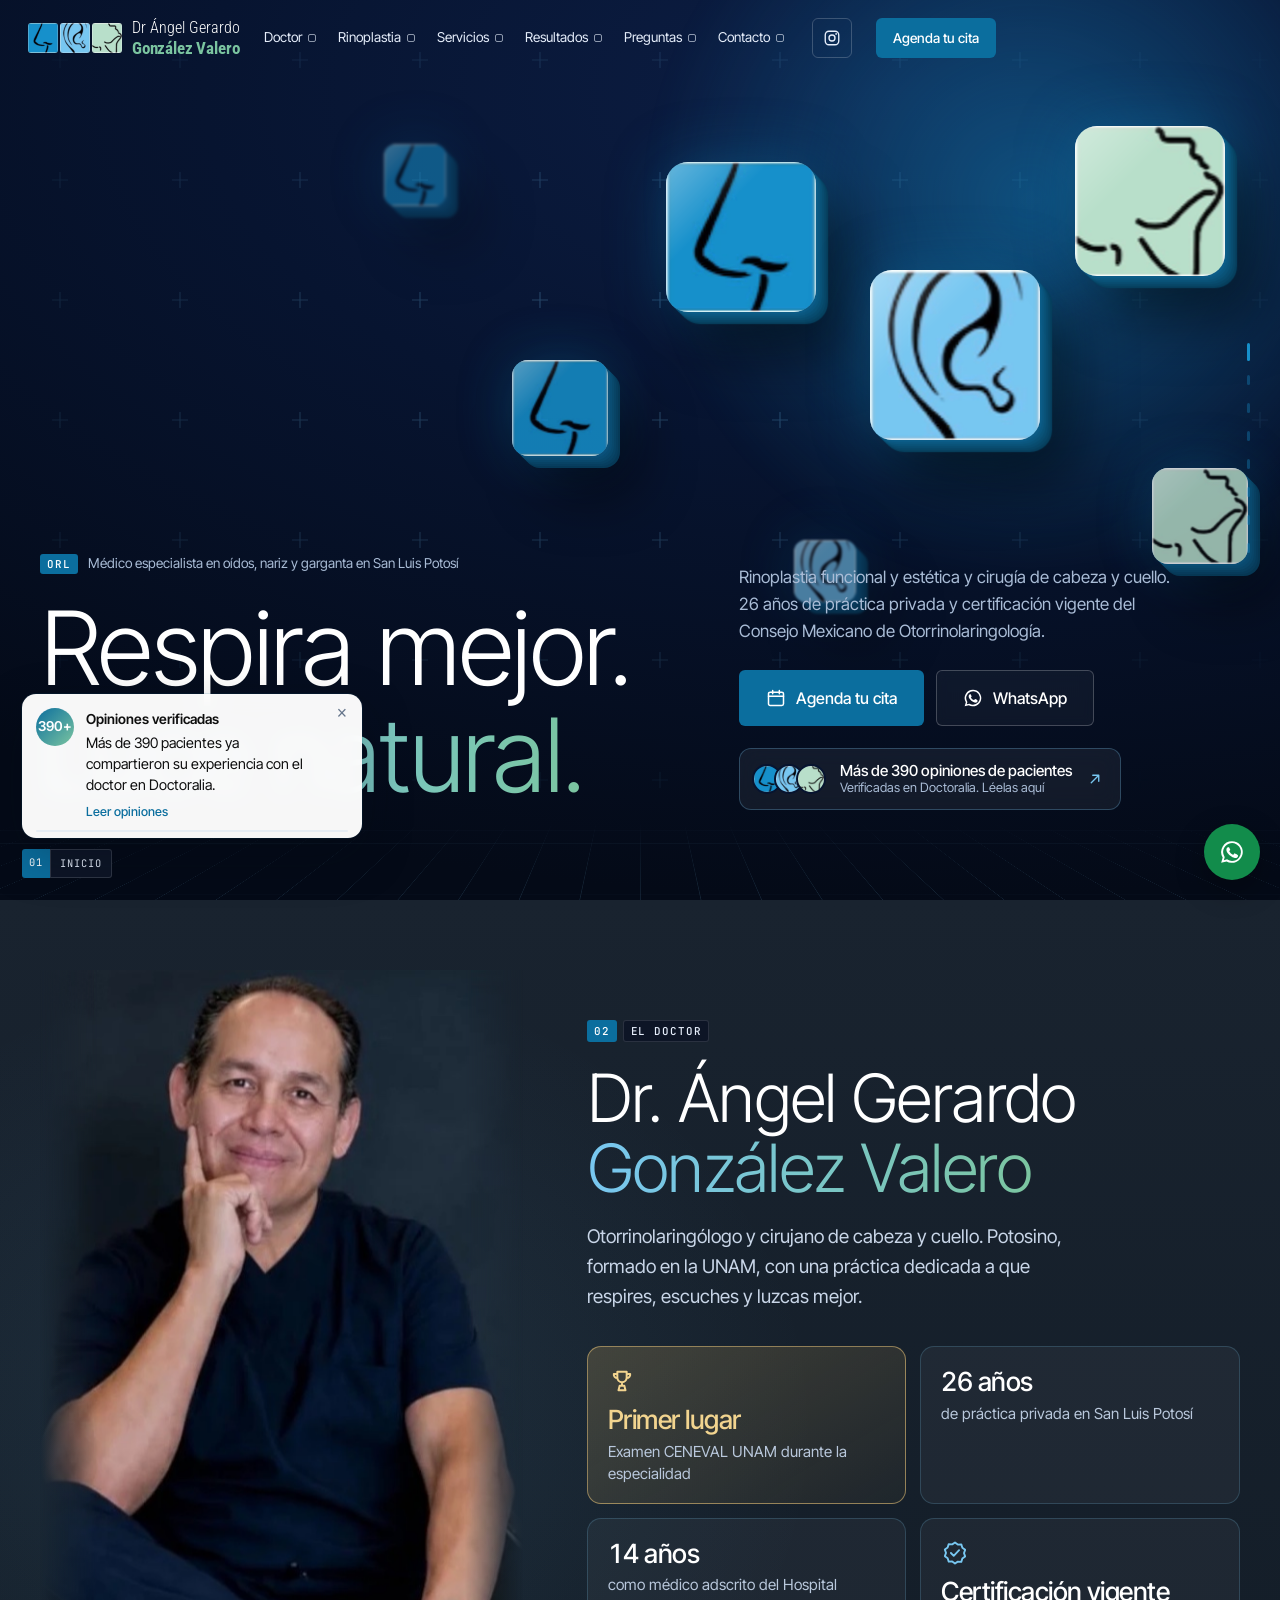
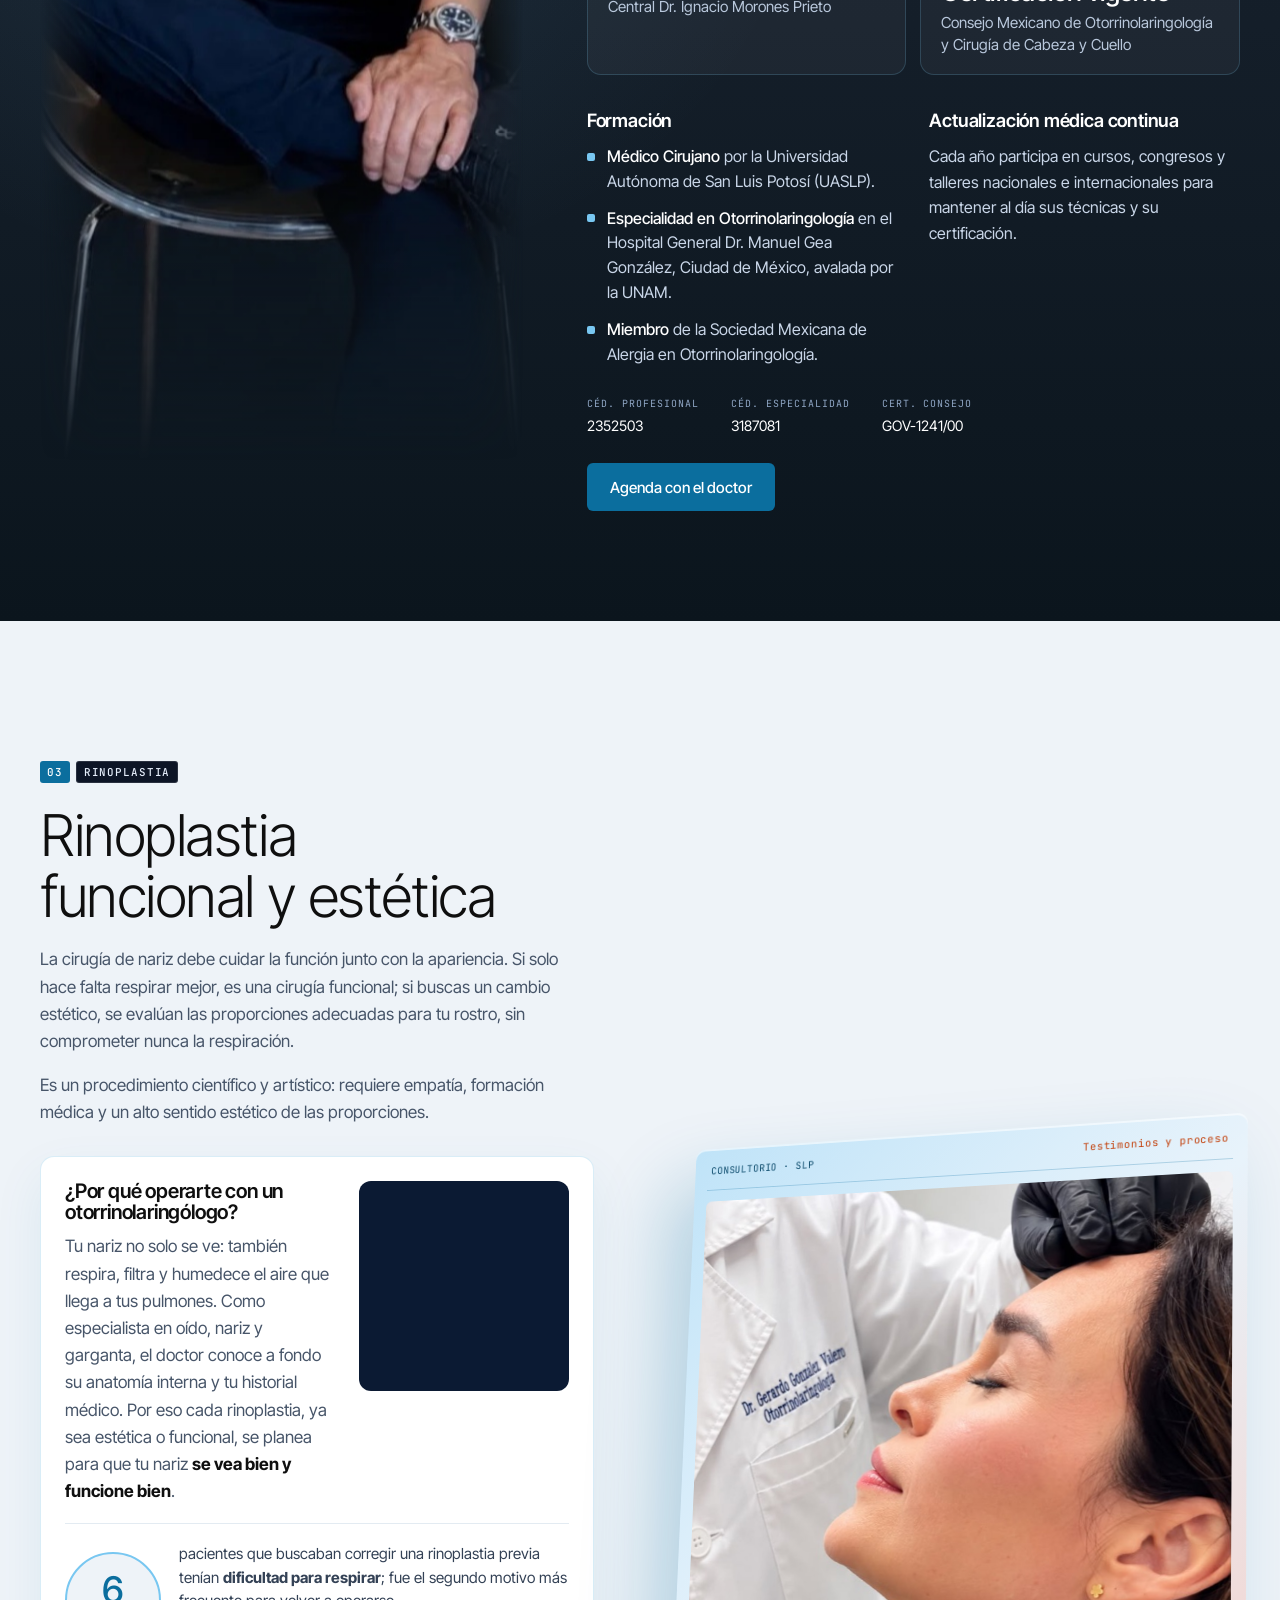
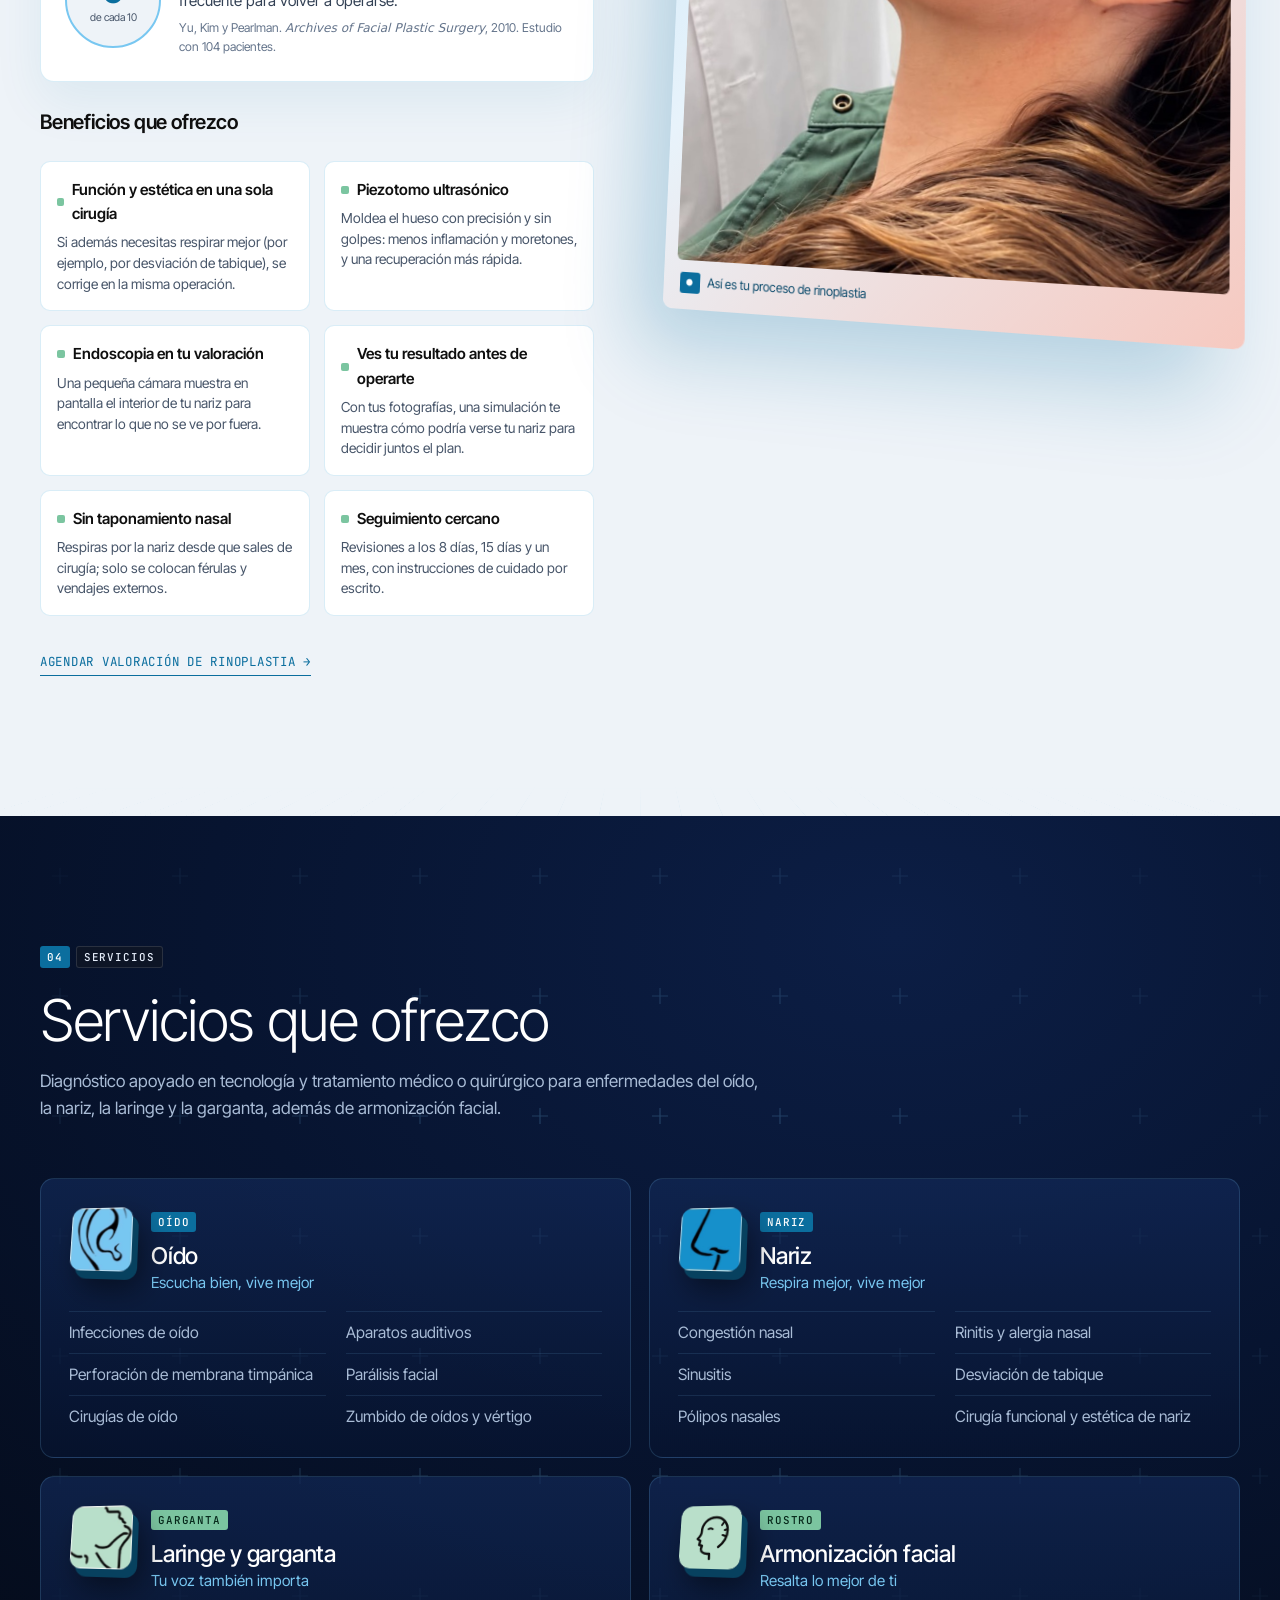
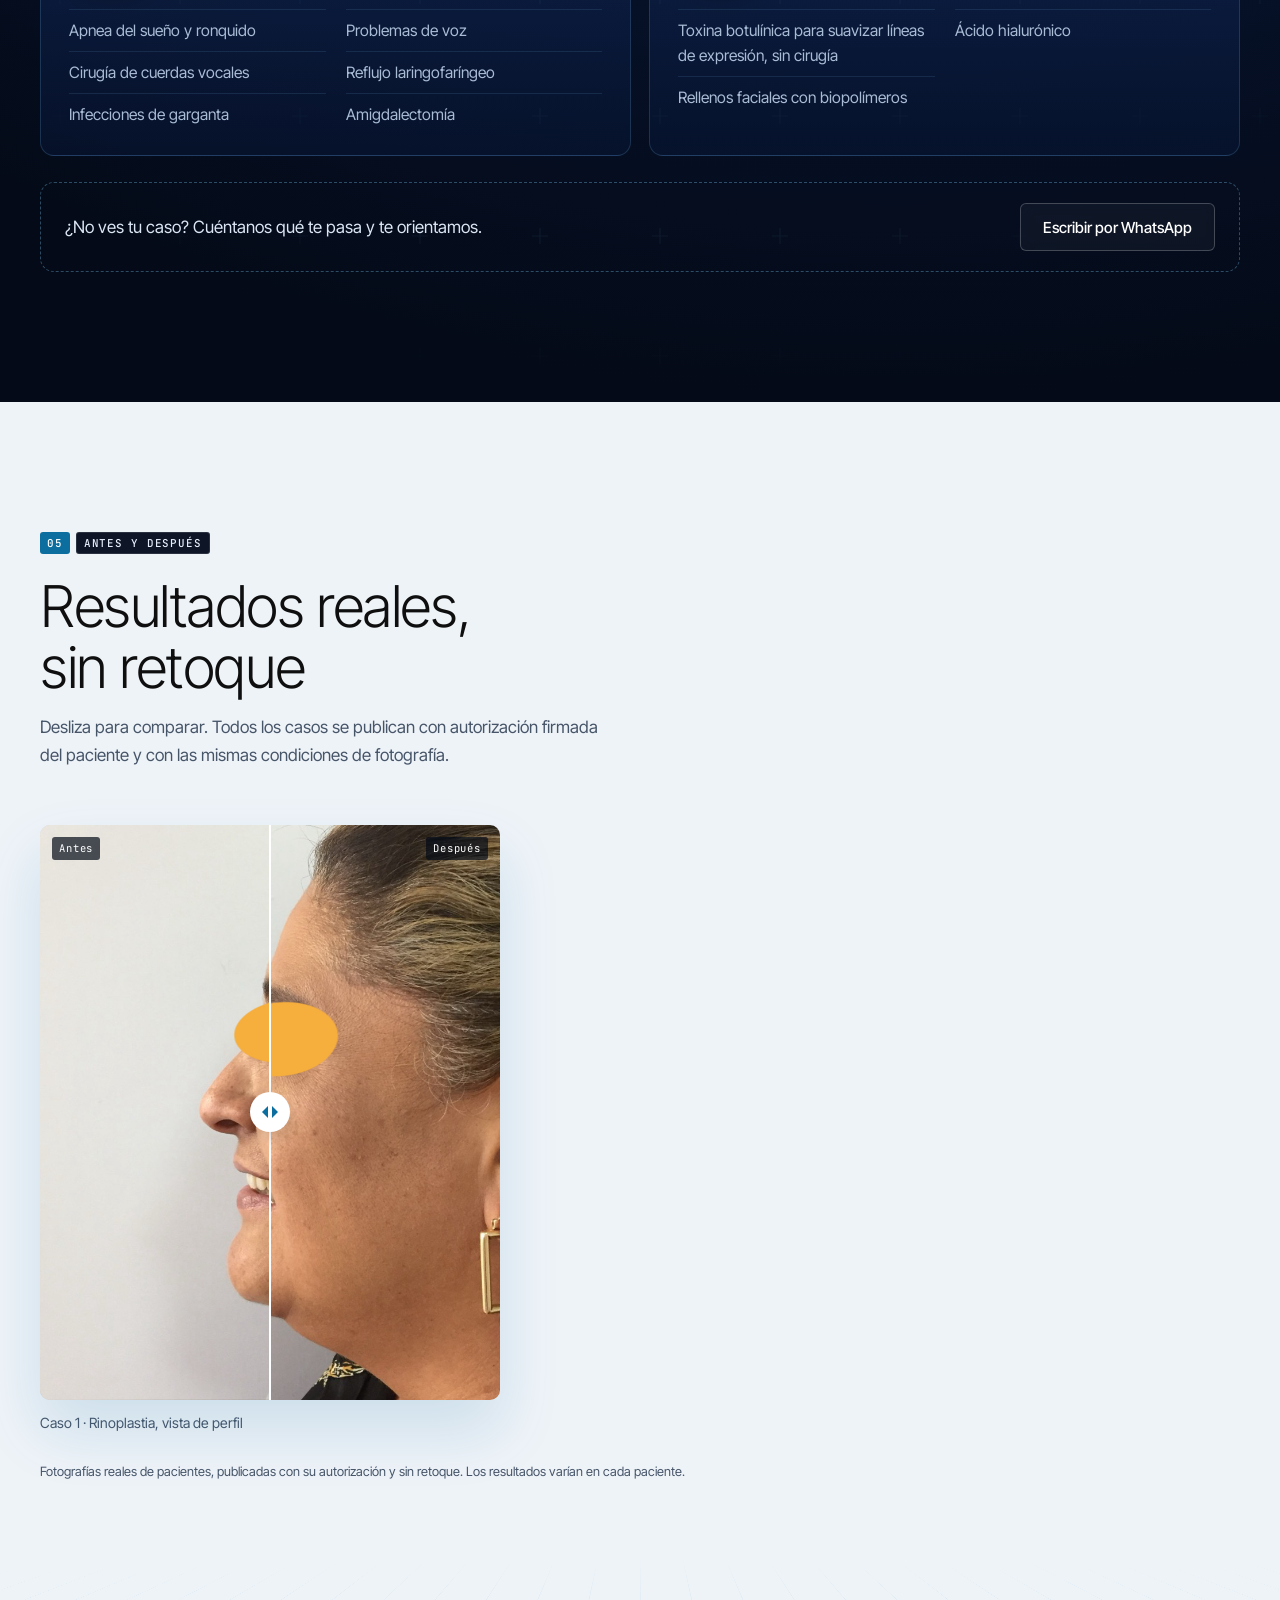
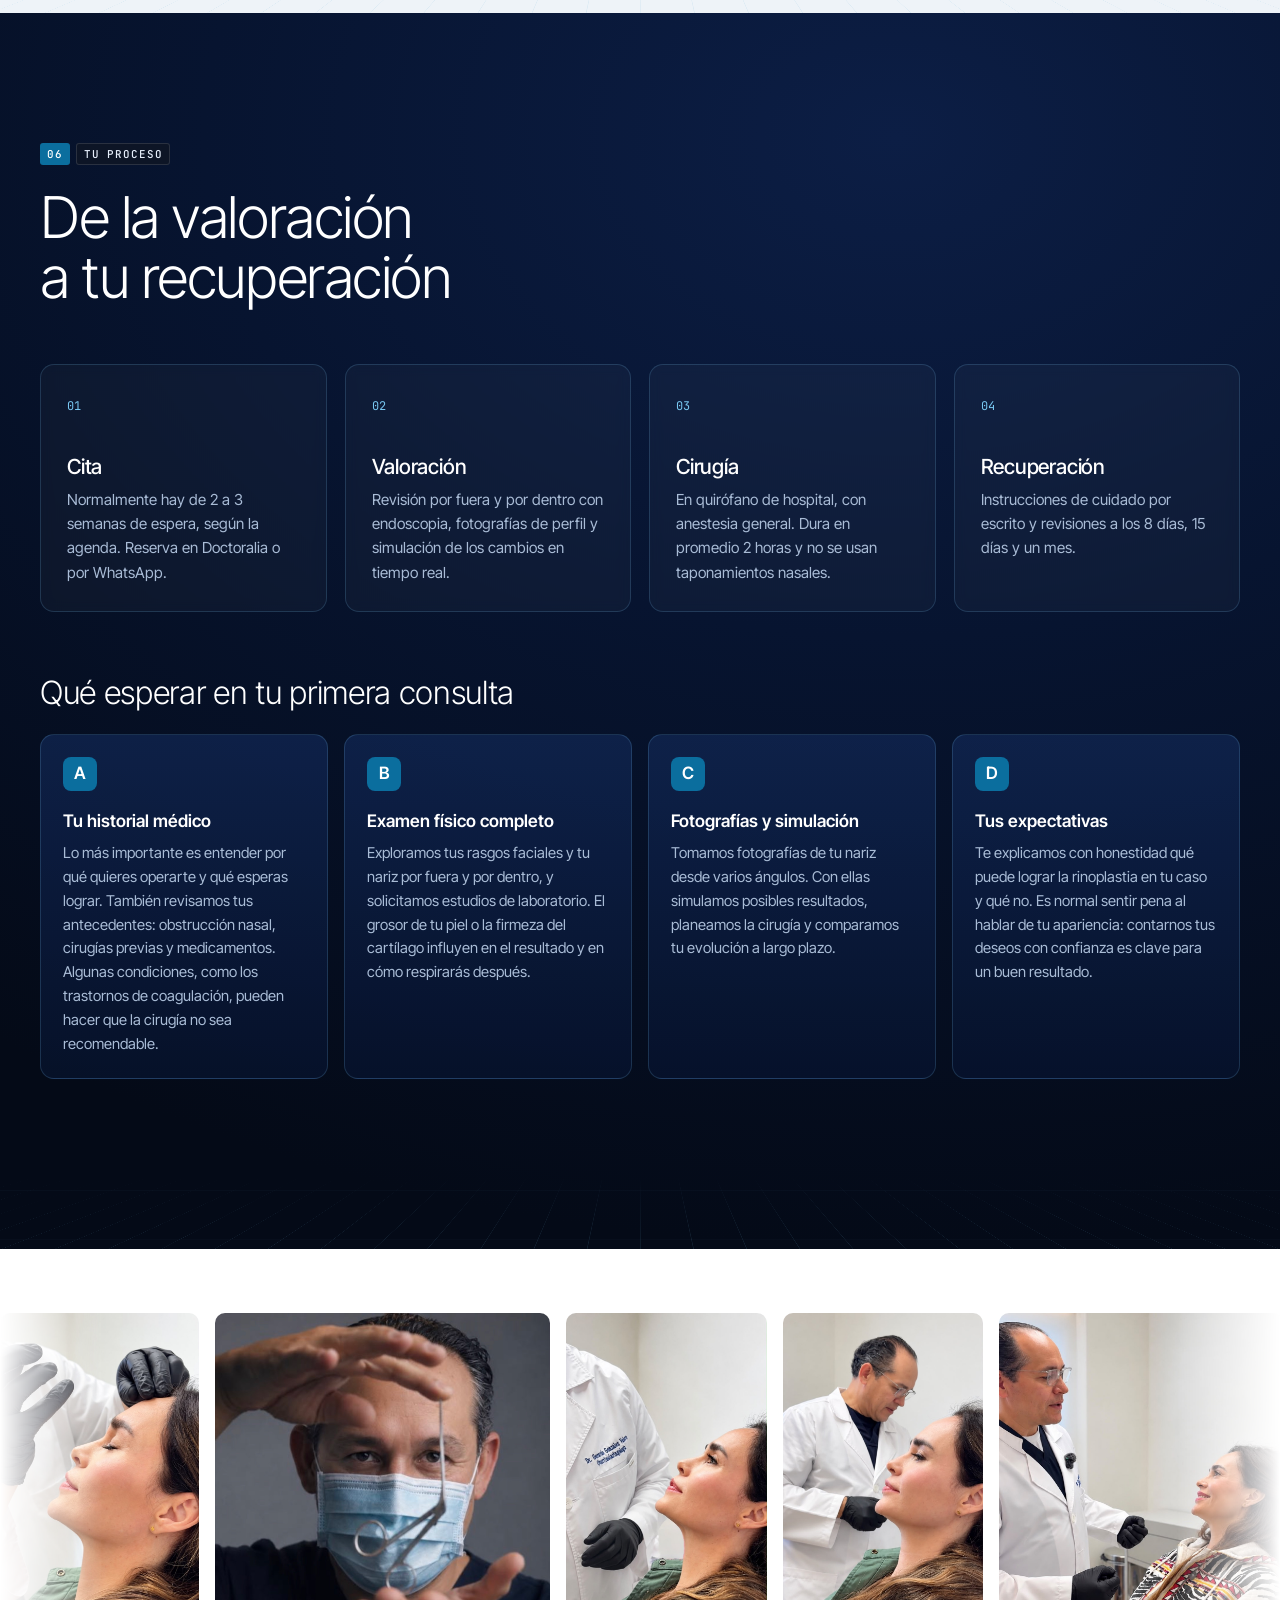
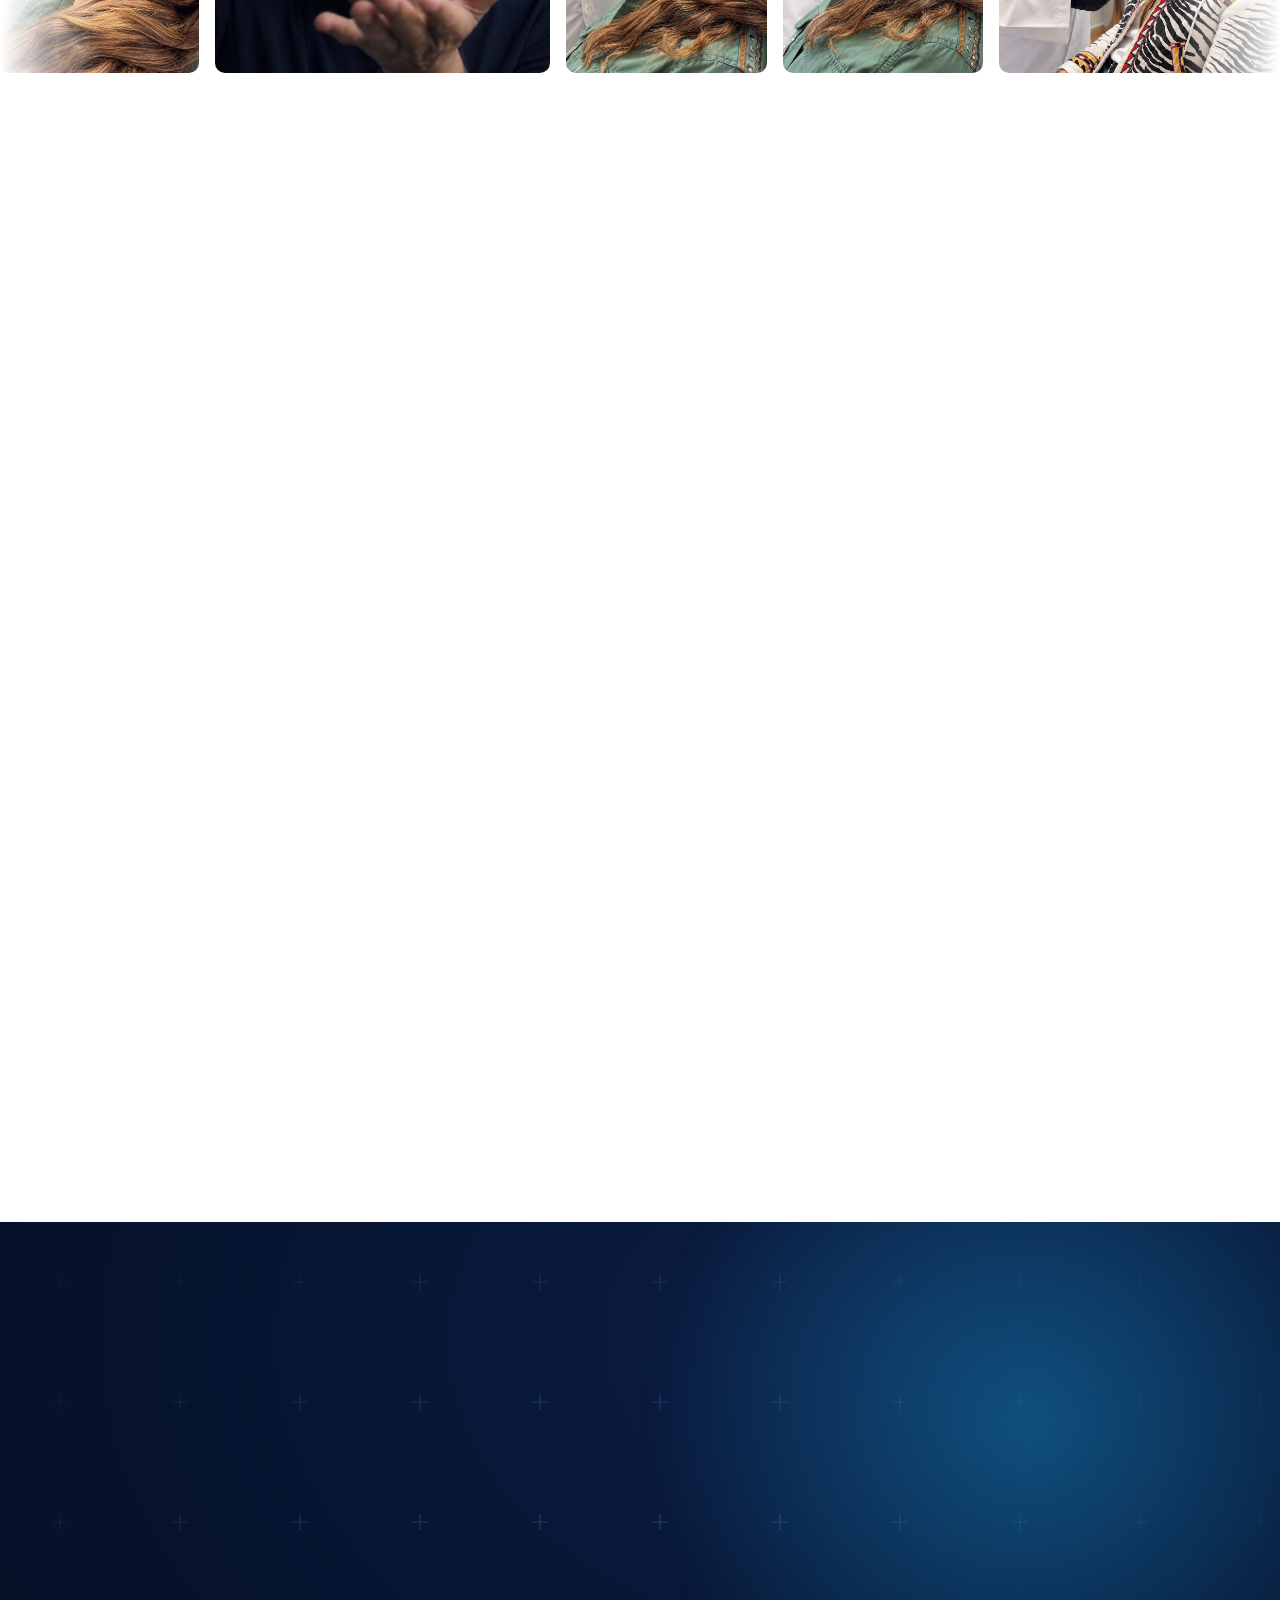
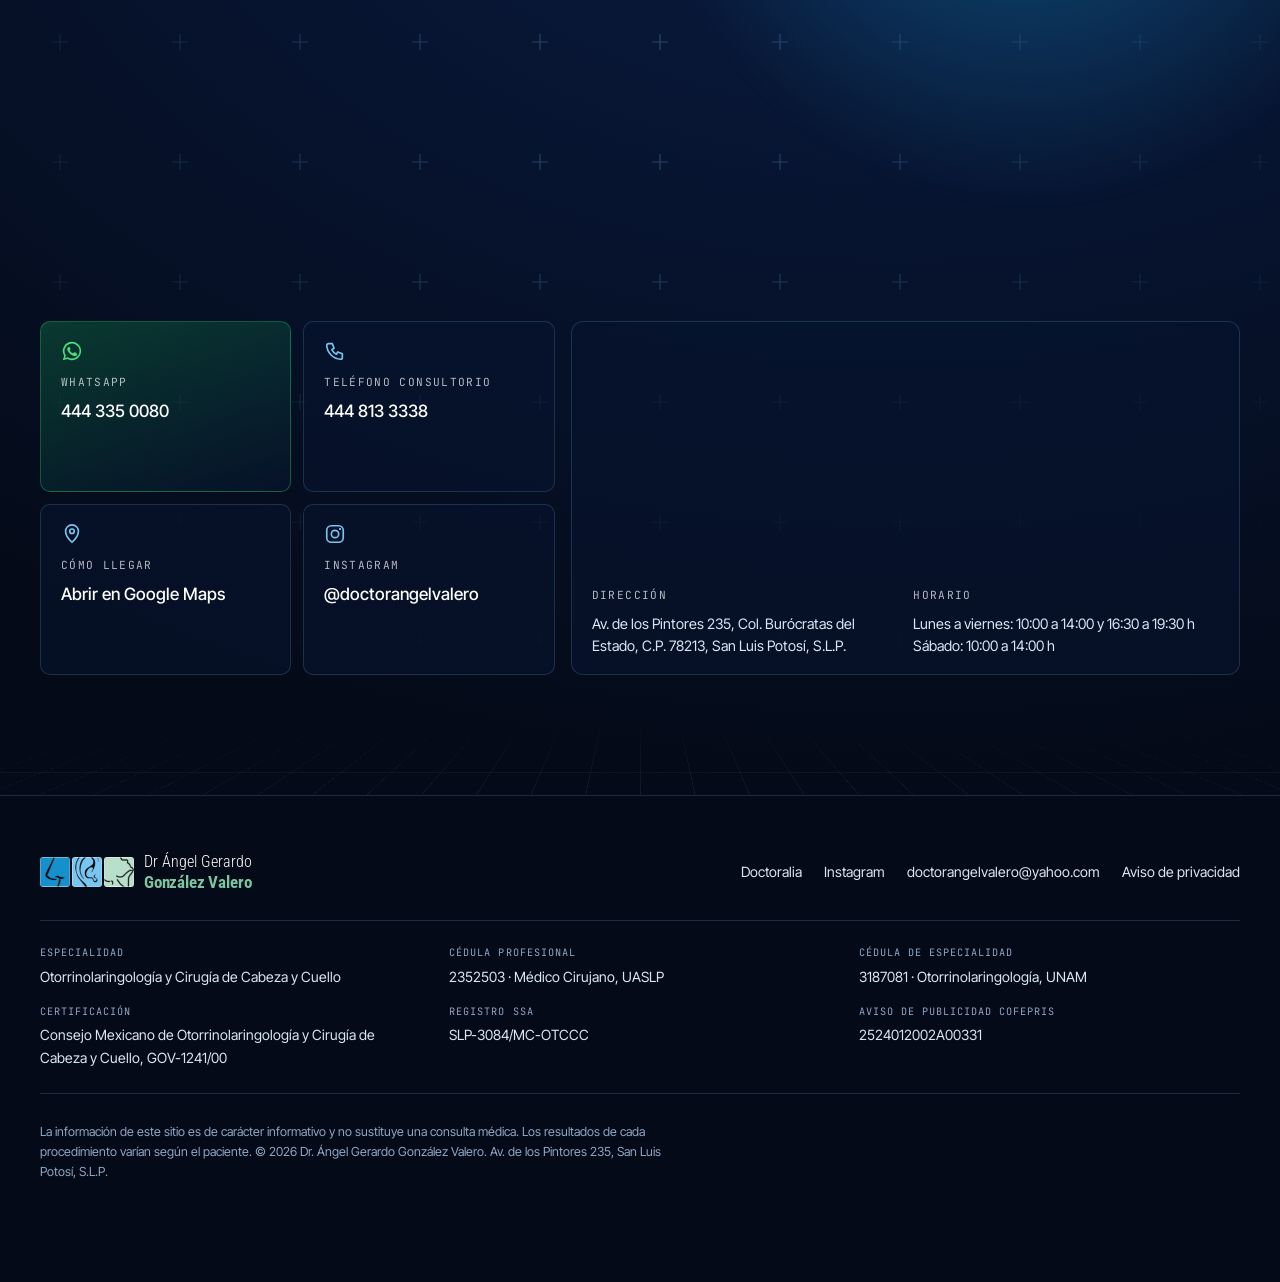
==== commit 1c55bb87: "Agregar animaciones de Higgsfield - Retrato vivo del doctor en el perfil (video en bucle sobre su fo" ====
--- a/docs/index.html
+++ b/docs/index.html
@@ -132,6 +132,7 @@
   <div class="wrap profile-inner">
     <figure class="profile-photo" id="profilePhoto">
       <img src="assets/doctor-retrato.jpg" alt="Retrato del Dr. Ángel Gerardo González Valero sentado, con uniforme quirúrgico azul marino" width="598" height="1135" loading="lazy">
+      <video class="profile-video" muted loop playsinline preload="none" aria-hidden="true" poster="assets/video/doctor-vivo-poster.jpg" data-src="assets/video/doctor-vivo.mp4"></video>
     </figure>
     <div class="profile-body">
       <div class="tags reveal"><span class="chip chip-blue">02</span><span class="chip chip-dark">EL DOCTOR</span></div>
@@ -196,6 +197,7 @@
       <p>La cirugía de nariz debe cuidar la función junto con la apariencia. Si solo hace falta respirar mejor, es una cirugía funcional; si buscas un cambio estético, se evalúan las proporciones adecuadas para tu rostro, sin comprometer nunca la respiración.</p>
       <p>Es un procedimiento científico y artístico: requiere empatía, formación médica y un alto sentido estético de las proporciones.</p>
       <div class="why reveal">
+        <div class="why-media"><video muted loop playsinline preload="none" aria-hidden="true" poster="assets/video/nariz-3d-poster.jpg" data-src="assets/video/nariz-3d.mp4"></video></div>
         <h3>¿Por qué operarte con un otorrinolaringólogo?</h3>
         <p>Tu nariz no solo se ve: también respira, filtra y humedece el aire que llega a tus pulmones. Como especialista en oído, nariz y garganta, el doctor conoce a fondo su anatomía interna y tu historial médico. Por eso cada rinoplastia, ya sea estética o funcional, se planea para que tu nariz <strong>se vea bien y funcione bien</strong>.</p>
         <figure class="evidence">
@@ -243,15 +245,18 @@
       <p class="muted">Diagnóstico apoyado en tecnología y tratamiento médico o quirúrgico para enfermedades del oído, la nariz, la laringe y la garganta, además de armonización facial.</p>
     </div>
     <div class="svc-grid svc-grid-4">
-      <article class="svc reveal">
+      <article class="svc svc-has-bg reveal">
+        <video class="svc-bg" muted loop playsinline preload="none" aria-hidden="true" data-src="assets/video/fondo-sonido.mp4"></video>
         <div class="svc-top"><div class="svc-icon"><img src="assets/logo-oido.png" alt="" width="64" height="64"></div><div><span class="chip chip-blue">OÍDO</span><h3>Oído</h3><p class="svc-tag">Escucha bien, vive mejor</p></div></div>
         <ul><li>Infecciones de oído</li><li>Aparatos auditivos</li><li>Perforación de membrana timpánica</li><li>Parálisis facial</li><li>Cirugías de oído</li><li>Zumbido de oídos y vértigo</li></ul>
       </article>
-      <article class="svc reveal">
+      <article class="svc svc-has-bg reveal">
+        <video class="svc-bg" muted loop playsinline preload="none" aria-hidden="true" data-src="assets/video/fondo-aire.mp4"></video>
         <div class="svc-top"><div class="svc-icon"><img src="assets/logo-nariz.png" alt="" width="64" height="64"></div><div><span class="chip chip-blue">NARIZ</span><h3>Nariz</h3><p class="svc-tag">Respira mejor, vive mejor</p></div></div>
         <ul><li>Congestión nasal</li><li>Rinitis y alergia nasal</li><li>Sinusitis</li><li>Desviación de tabique</li><li>Pólipos nasales</li><li>Cirugía funcional y estética de nariz</li></ul>
       </article>
-      <article class="svc reveal">
+      <article class="svc svc-has-bg reveal">
+        <video class="svc-bg" muted loop playsinline preload="none" aria-hidden="true" data-src="assets/video/fondo-voz.mp4"></video>
         <div class="svc-top"><div class="svc-icon"><img src="assets/logo-garganta.png" alt="" width="64" height="64"></div><div><span class="chip chip-green">GARGANTA</span><h3>Laringe y garganta</h3><p class="svc-tag">Tu voz también importa</p></div></div>
         <ul><li>Apnea del sueño y ronquido</li><li>Problemas de voz</li><li>Cirugía de cuerdas vocales</li><li>Reflujo laringofaríngeo</li><li>Infecciones de garganta</li><li>Amigdalectomía</li></ul>
       </article>
--- a/docs/styles.css
+++ b/docs/styles.css
@@ -492,11 +492,11 @@
   background:radial-gradient(60% 50% at 22% 40%,rgba(120,199,241,.10),transparent 70%)}
 .profile-inner{display:grid;grid-template-columns:.85fr 1.15fr;gap:64px;align-items:center}
 .profile-photo{margin:0;position:relative;align-self:stretch;min-height:560px}
-.profile-photo img{width:100%;height:100%;object-fit:cover;object-position:50% 10%;
+.profile-photo img,.profile-photo video{width:100%;height:100%;object-fit:cover;object-position:50% 10%;
   -webkit-mask-image:linear-gradient(to bottom,#000 70%,transparent 100%),linear-gradient(to right,transparent 0,#000 12%,#000 88%,transparent 100%);
   -webkit-mask-composite:source-in;mask-image:linear-gradient(to bottom,#000 70%,transparent 100%),linear-gradient(to right,transparent 0,#000 12%,#000 88%,transparent 100%);mask-composite:intersect;
   clip-path:inset(100% 0 0 0);transform:scale(1.08);transition:clip-path 1.4s var(--ease-out),transform 1.8s var(--ease-out);will-change:transform}
-.profile-photo.in img{clip-path:inset(0 0 0 0);transform:scale(1)}
+.profile-photo.in img,.profile-photo.in video{clip-path:inset(0 0 0 0);transform:scale(1)}
 .profile-body{font-size:1.1rem}
 .profile-name{font-size:clamp(2.6rem,5.2vw,4.4rem);margin-bottom:18px}
 .profile-role{color:#c9d6e8;font-size:1.18rem;line-height:1.6;max-width:46ch;margin:0 0 34px}
@@ -605,3 +605,21 @@
   .toast{transition:none}
 }
 .award strong .count{font-size:inherit;color:inherit;line-height:inherit}
+
+/* v6 — videos de Higgsfield */
+.profile-video{position:absolute;inset:0;opacity:0;transition:clip-path 1.4s var(--ease-out),transform 1.8s var(--ease-out),opacity .8s ease!important}
+.profile-video.playing{opacity:1}
+.svc-has-bg{isolation:isolate}
+.svc-bg{position:absolute;inset:0;width:100%;height:100%;object-fit:cover;z-index:-1;opacity:0;transition:opacity 1s ease;
+  -webkit-mask-image:linear-gradient(180deg,#000 0%,rgba(0,0,0,.55) 55%,transparent 100%);mask-image:linear-gradient(180deg,#000 0%,rgba(0,0,0,.55) 55%,transparent 100%)}
+.svc-bg.playing{opacity:.55}
+.svc-has-bg::after{z-index:-1}
+@media (prefers-reduced-motion:reduce){.profile-video,.svc-bg{display:none}}
+.why{display:grid;grid-template-columns:1fr 210px;column-gap:24px;align-items:start}
+.why > h3,.why > p{grid-column:1}
+.why-media{grid-column:2;grid-row:1 / span 2;border-radius:12px;overflow:hidden;background:#0b1a33;aspect-ratio:1}
+.why-media video{width:100%;height:100%;object-fit:cover;display:block}
+.why .evidence{grid-column:1 / -1}
+@media (max-width:767px){.why{grid-template-columns:1fr}.why-media{grid-column:1;grid-row:auto;margin-bottom:16px;max-width:320px}}
+.svc-bg{-webkit-mask-image:linear-gradient(180deg,#000 0%,rgba(0,0,0,.5) 35%,transparent 62%);mask-image:linear-gradient(180deg,#000 0%,rgba(0,0,0,.5) 35%,transparent 62%)}
+.svc-bg[data-src*="fondo-voz"]{object-position:center 85%}
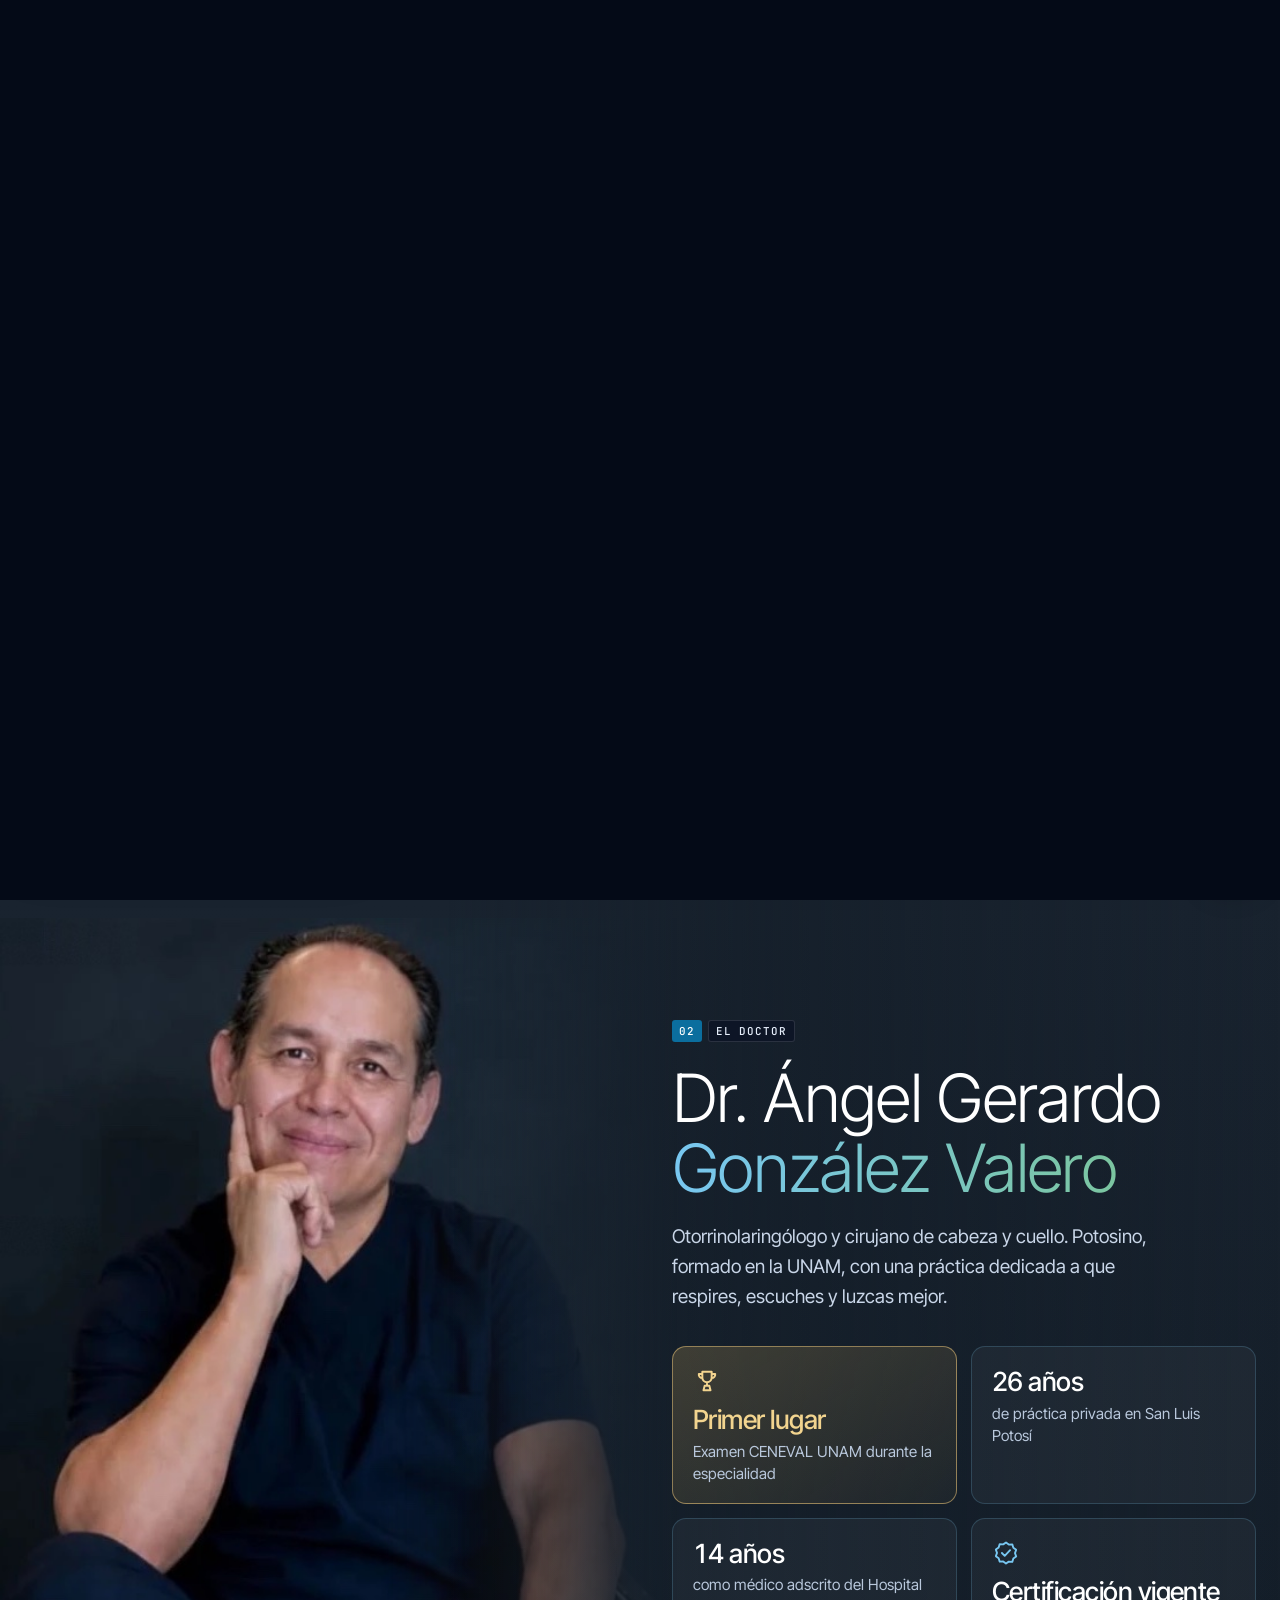
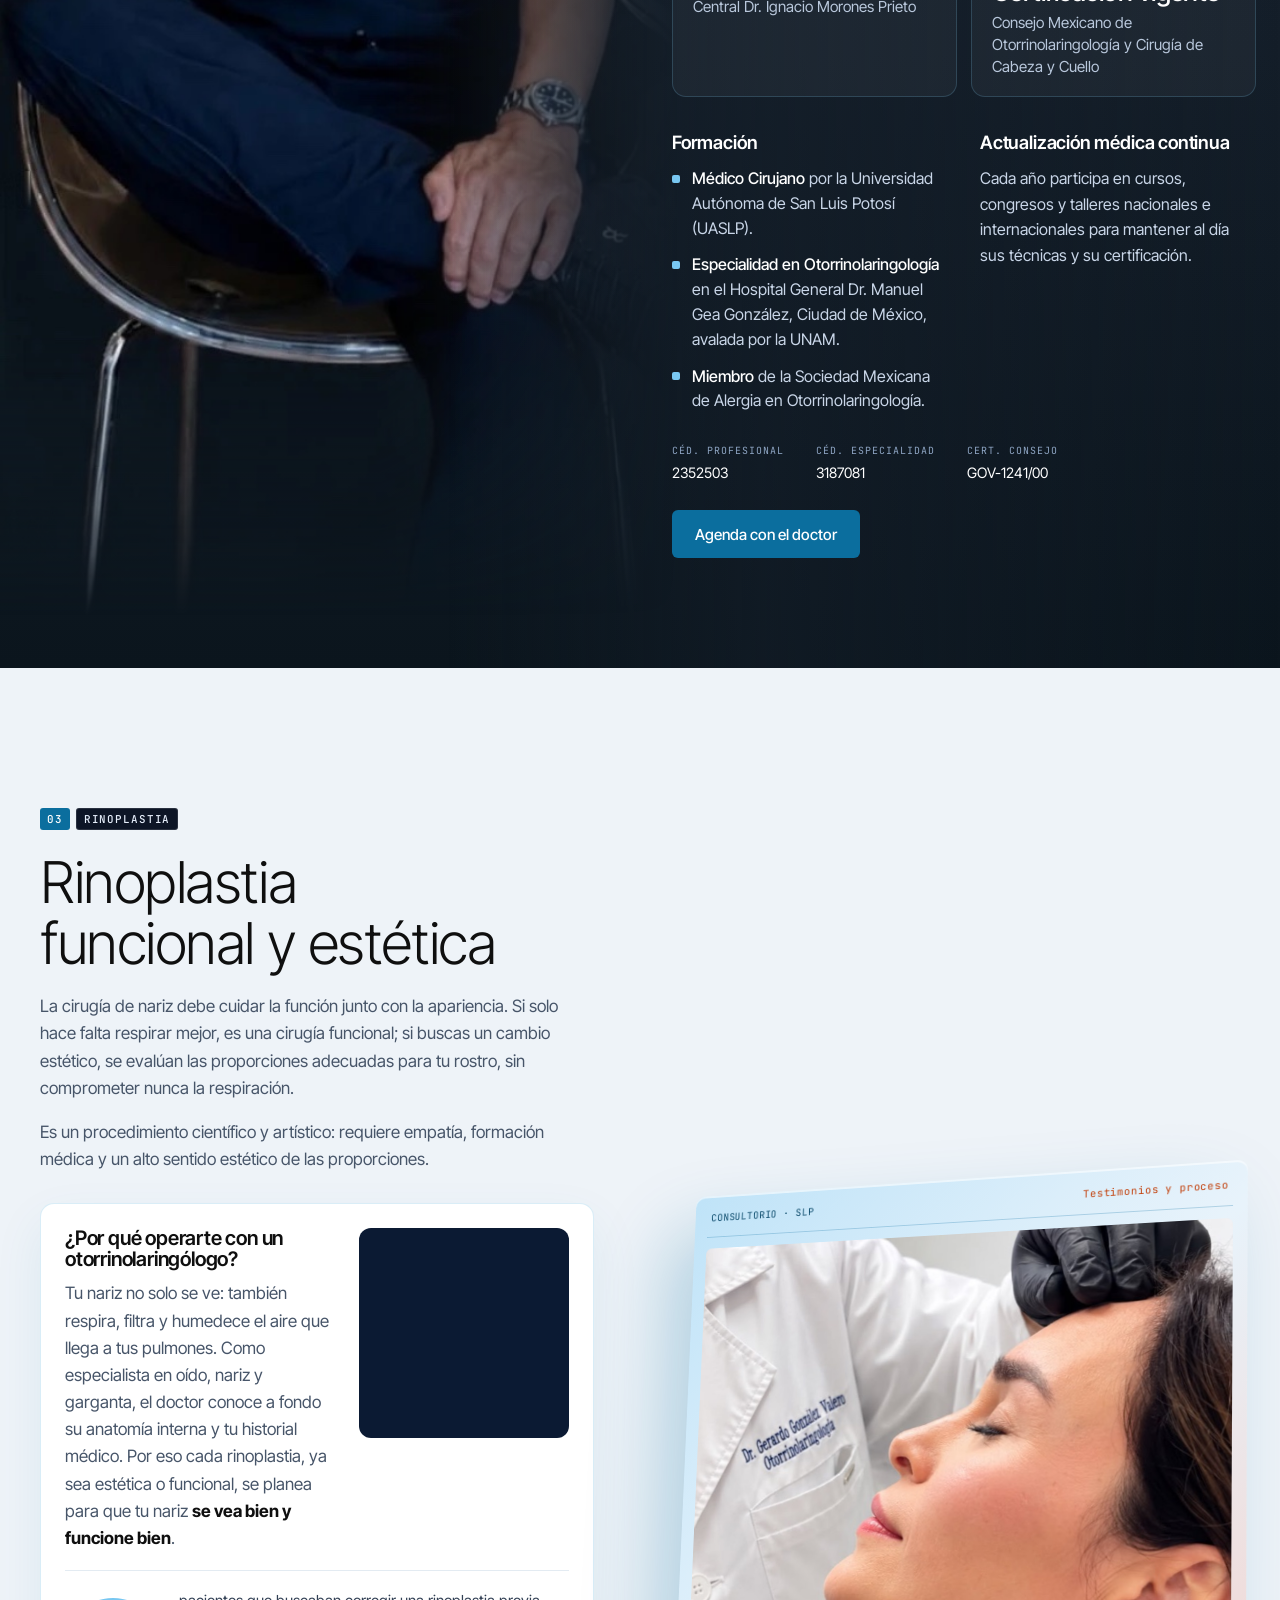
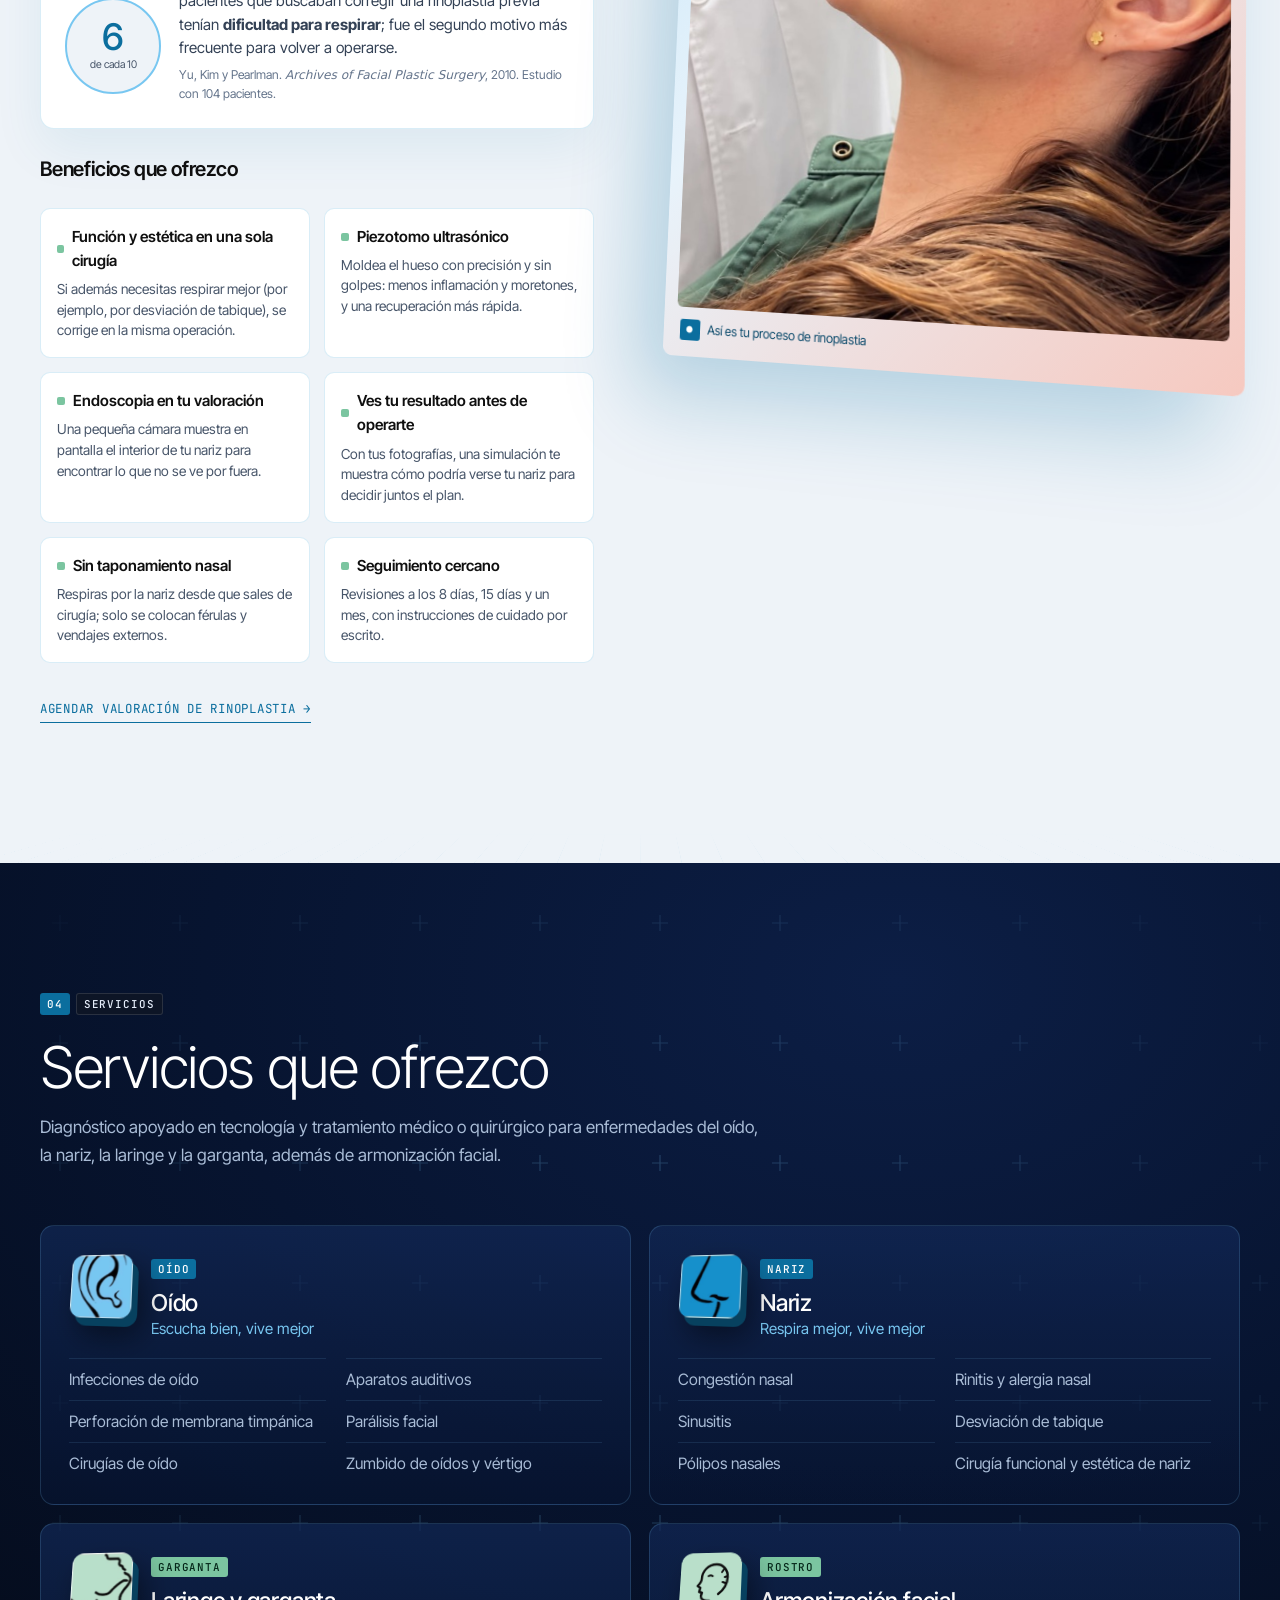
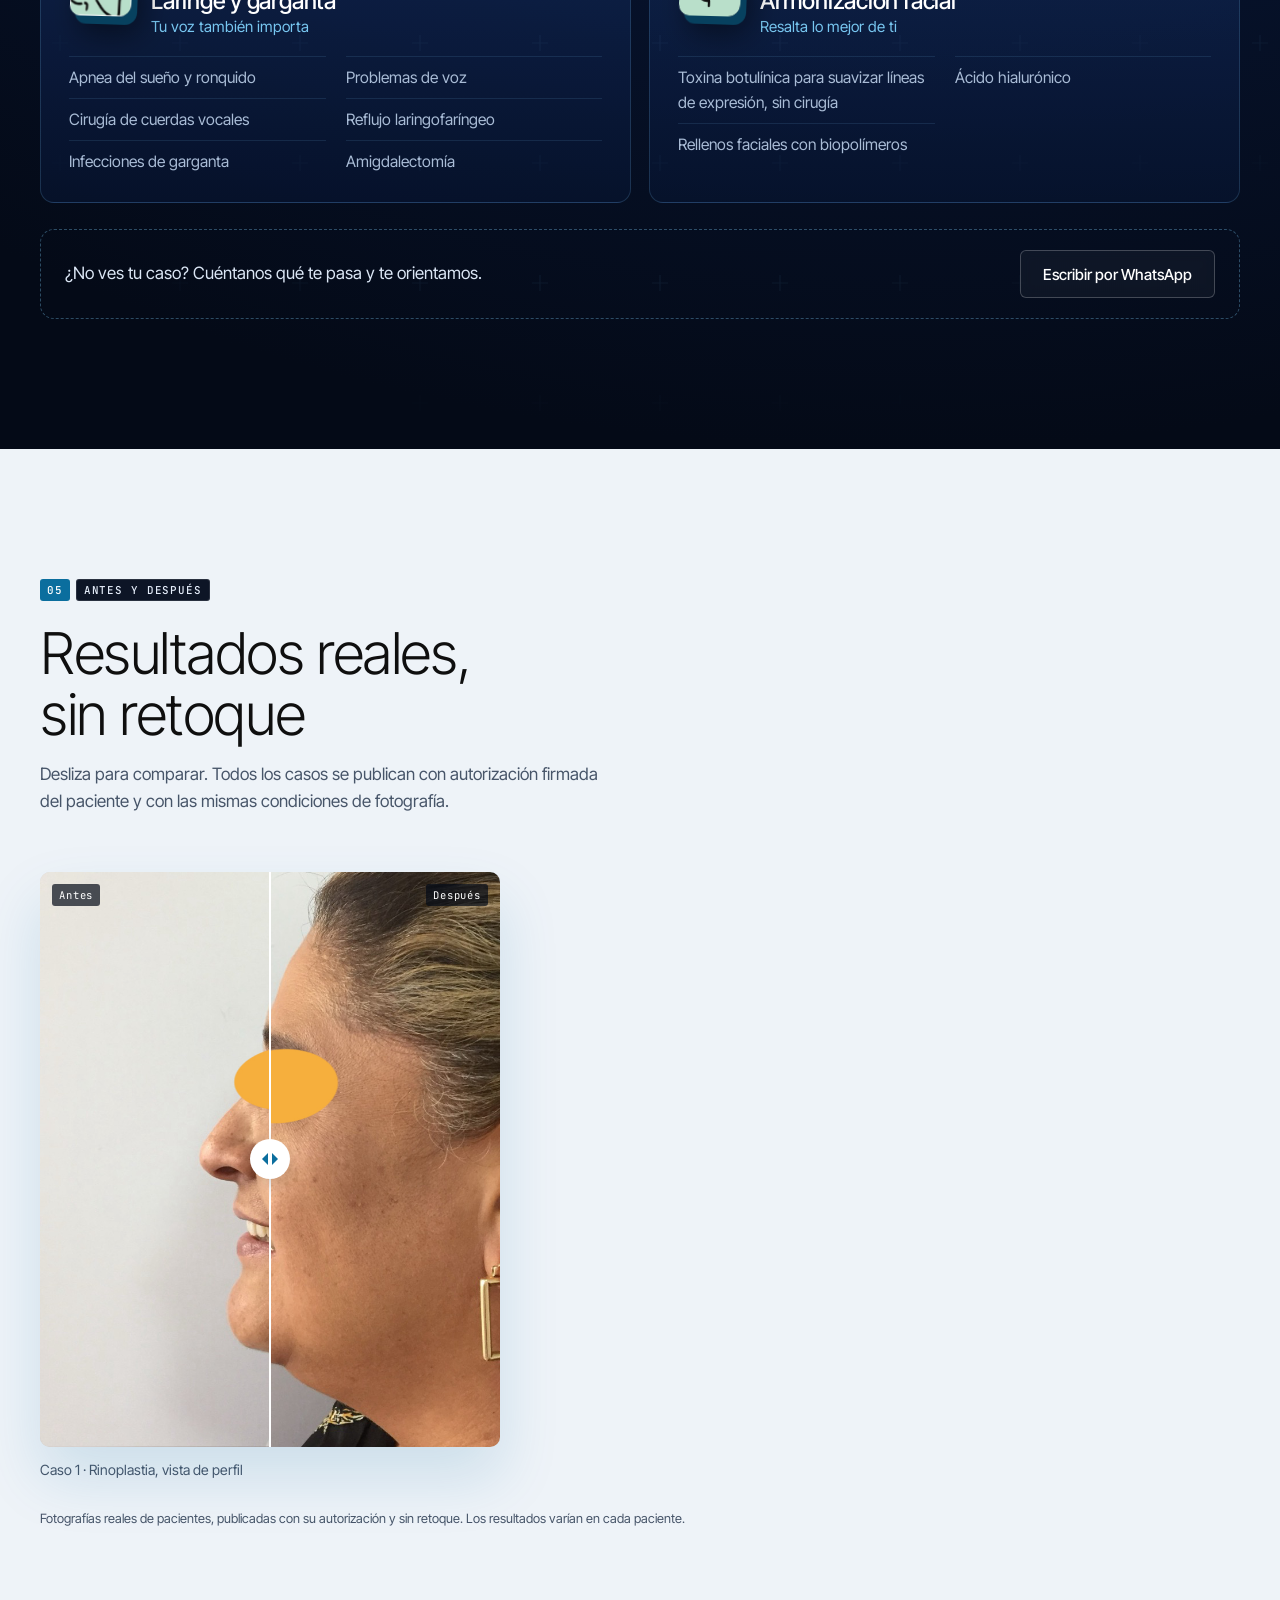
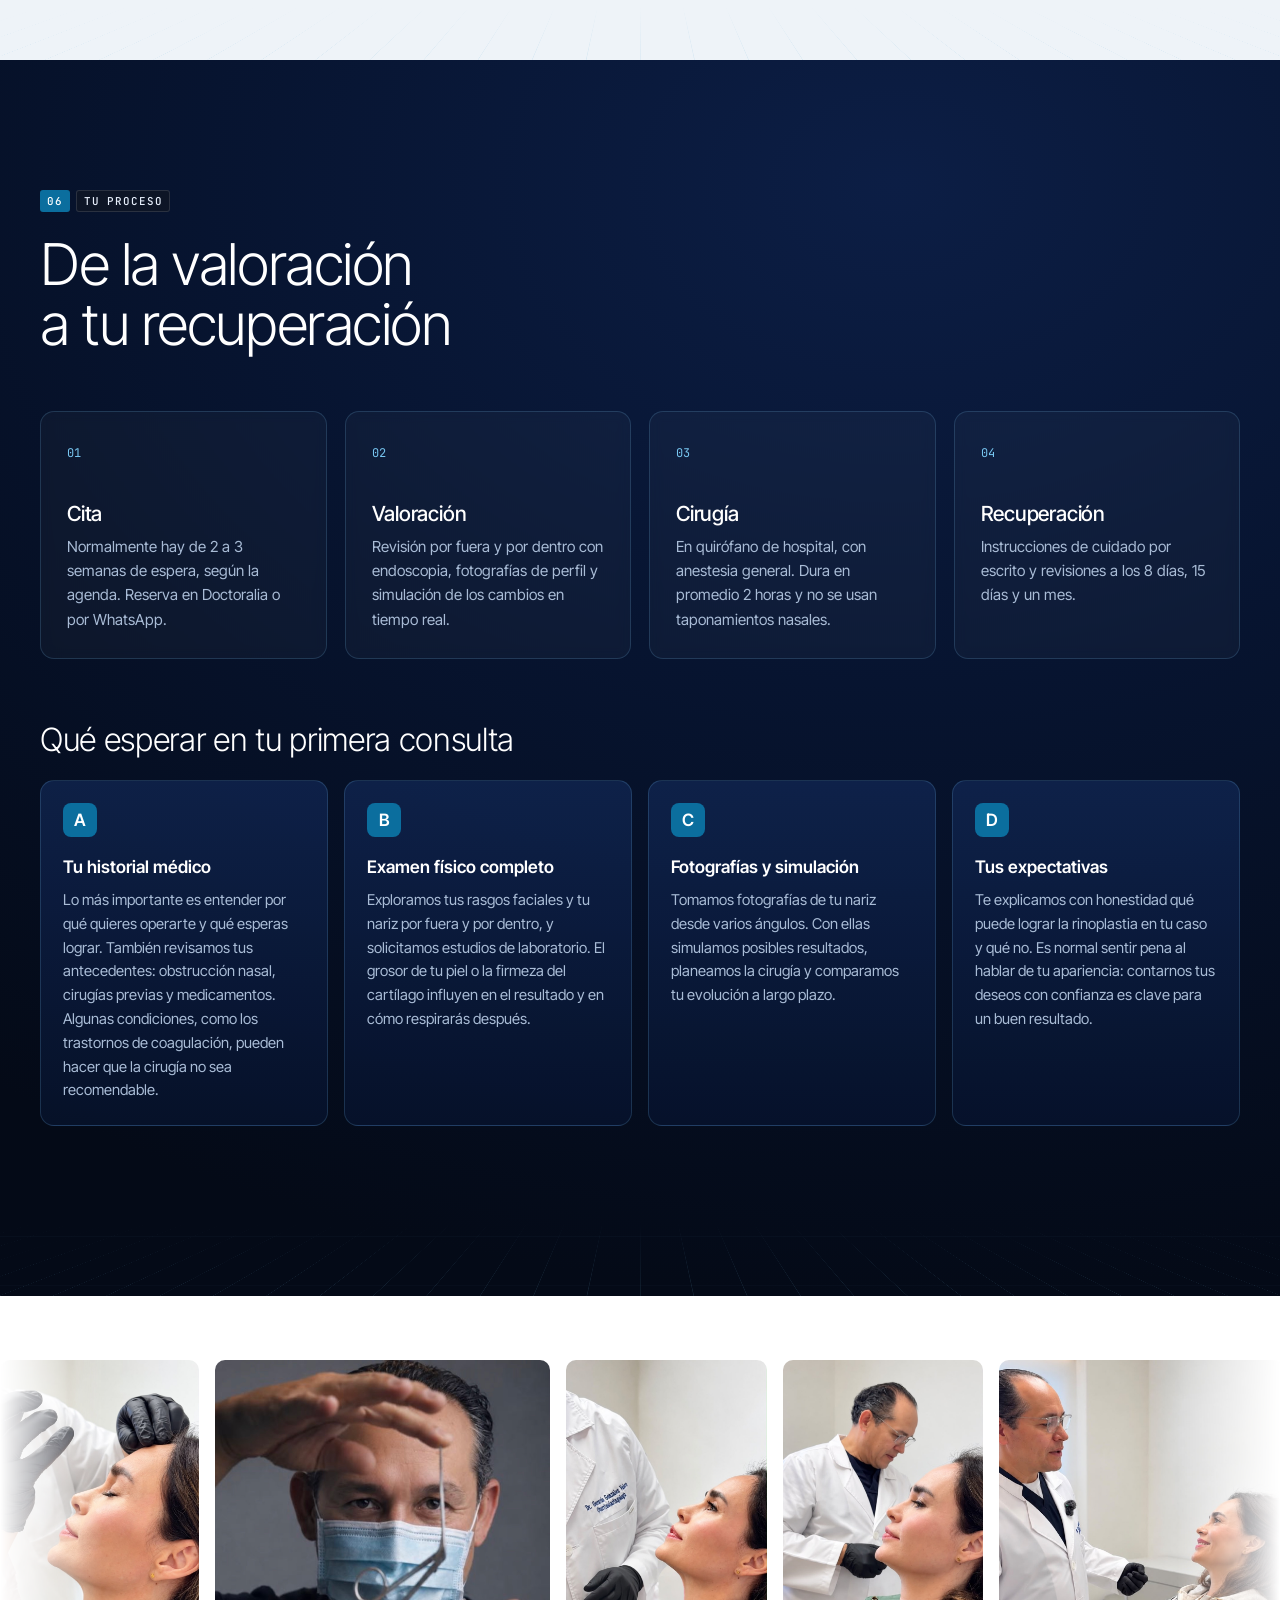
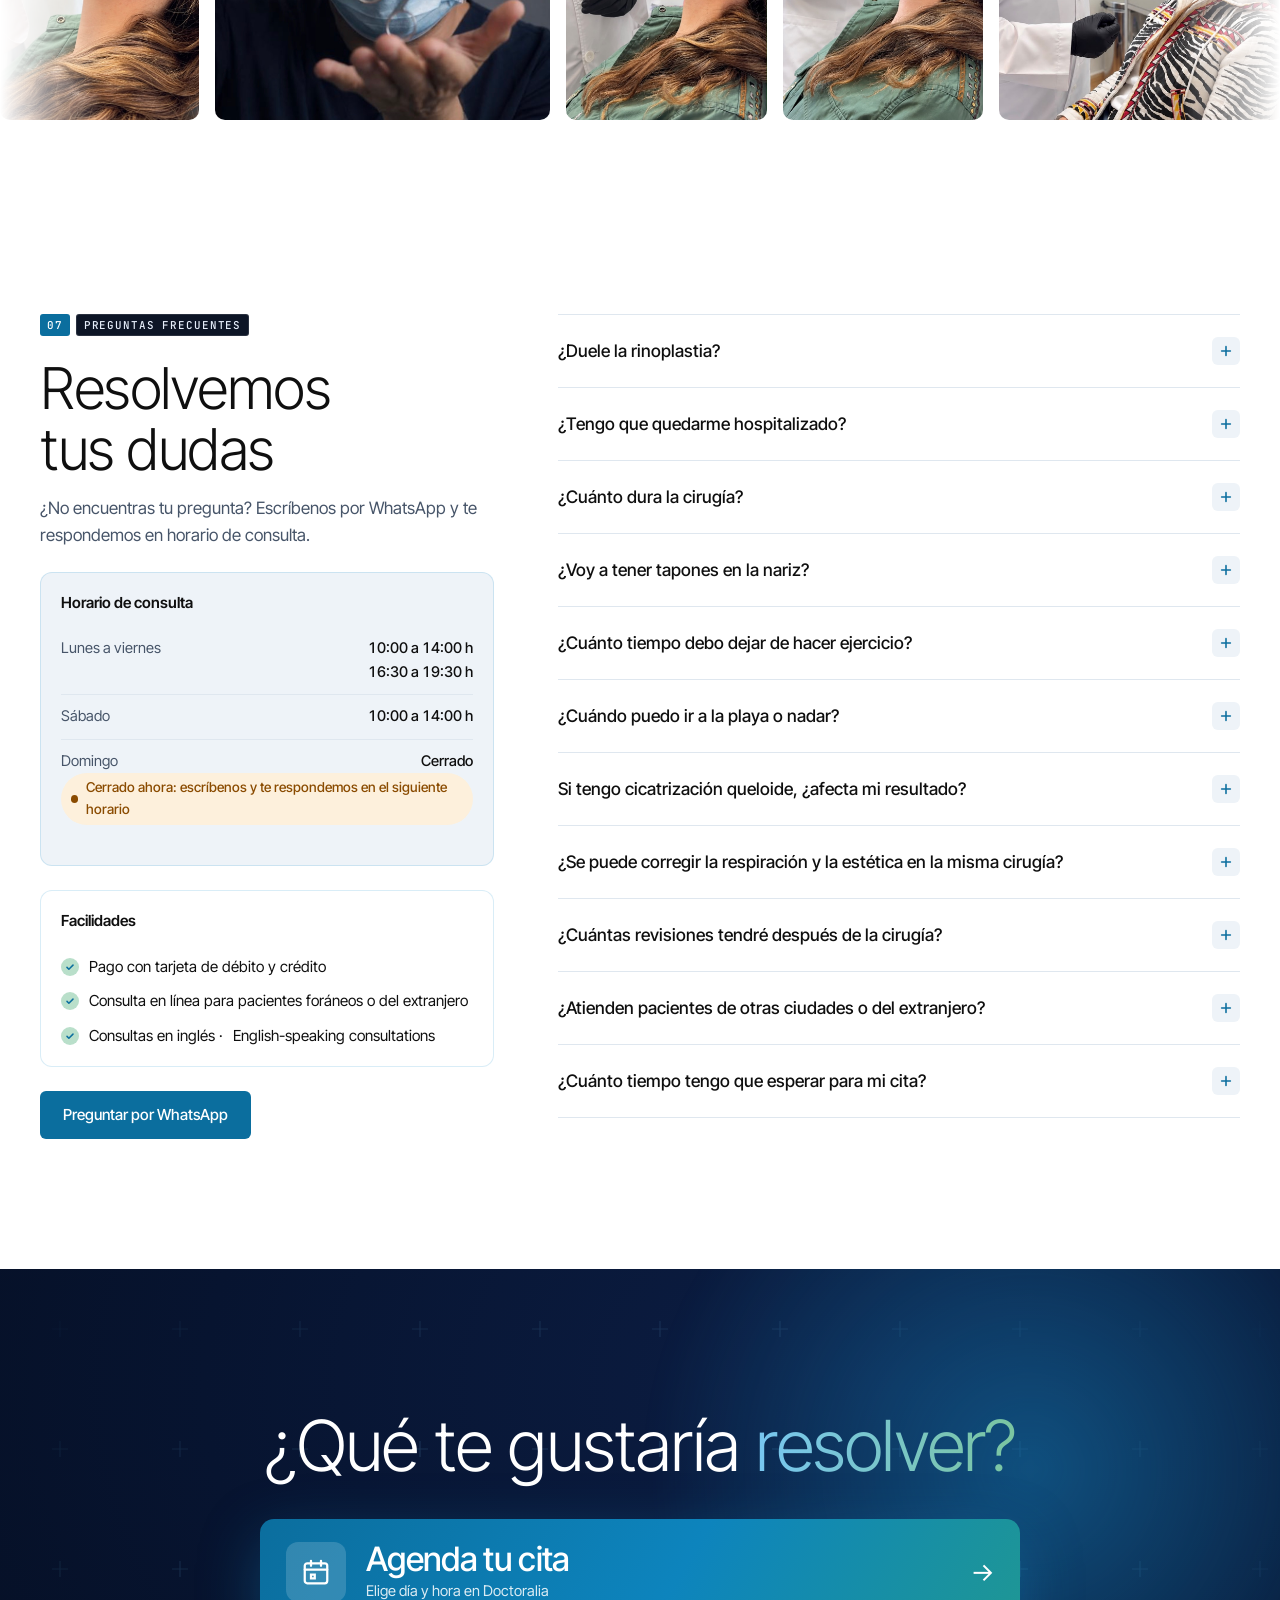
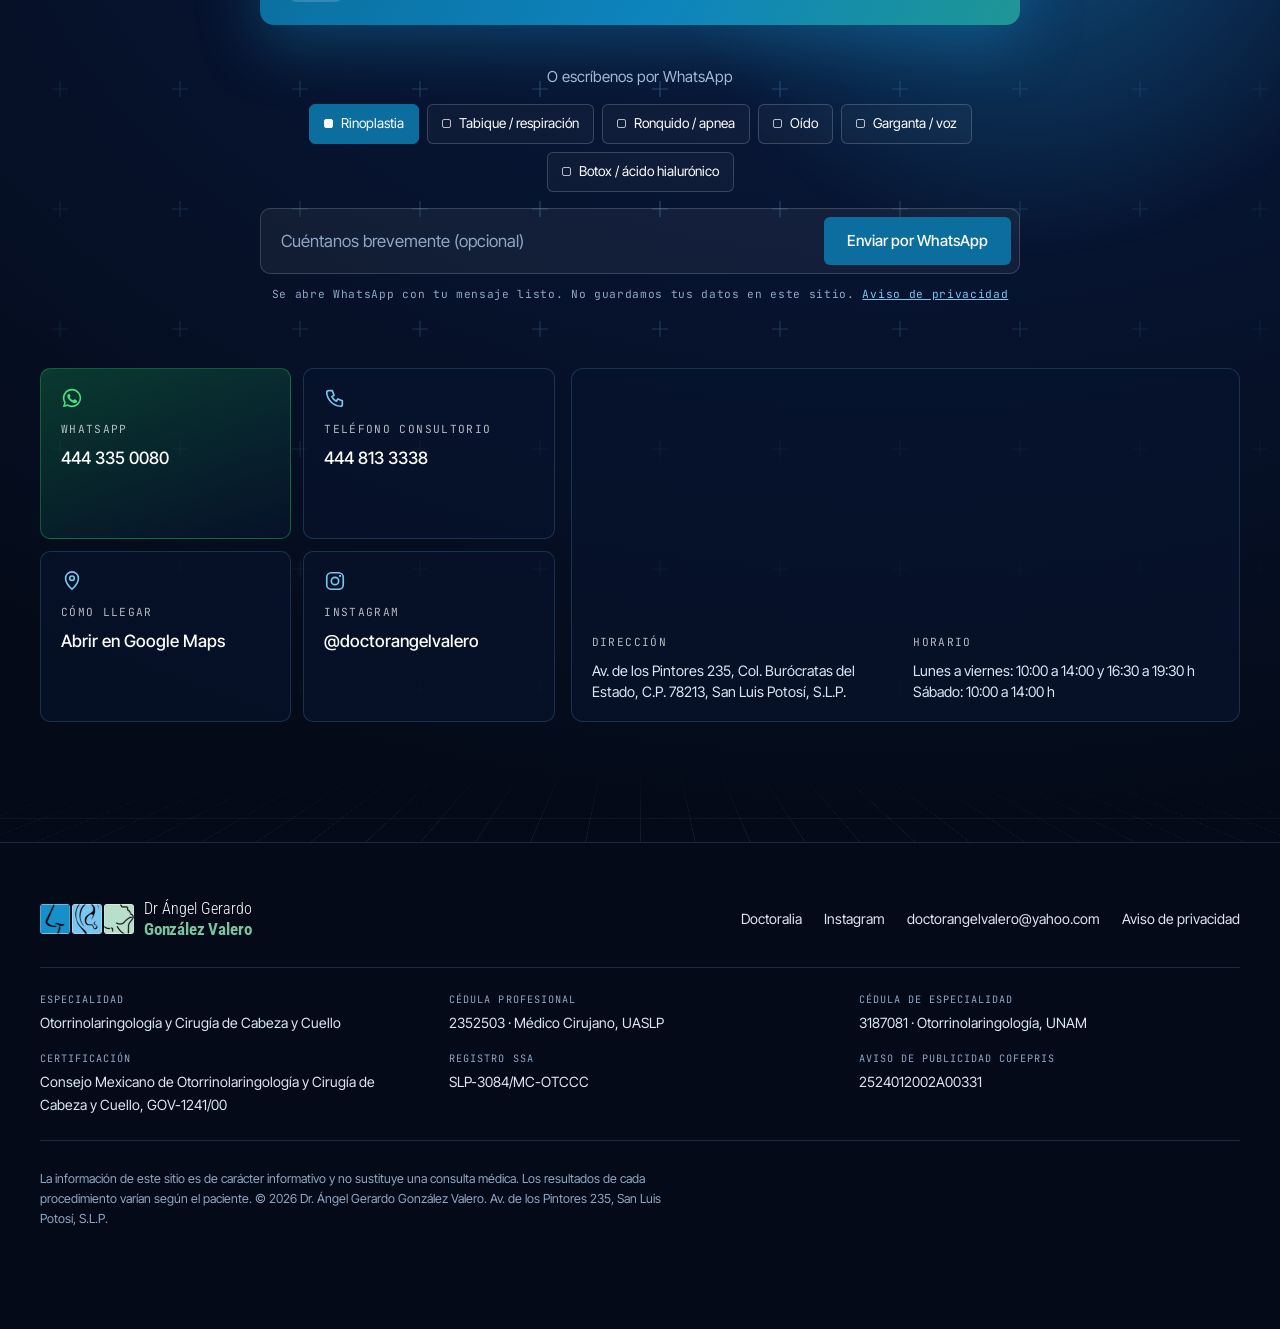
==== commit f0386a3d: "Intro animada y retrato de fondo completo - Intro: los 3 cuadritos se unen en fila, aparece el nombr" ====
--- a/docs/index.html
+++ b/docs/index.html
@@ -12,6 +12,11 @@
 <link rel="preconnect" href="https://fonts.gstatic.com" crossorigin>
 <link href="https://fonts.googleapis.com/css2?family=Inter+Tight:wght@300;400;500;600&family=JetBrains+Mono:wght@400;500&family=Roboto+Condensed:wght@300;700&display=swap" rel="stylesheet">
 <link rel="stylesheet" href="styles.css">
+<script>
+  /* Intro: se muestra una vez por visita, y nunca con "reducir movimiento" */
+  (function(){try{var r=matchMedia("(prefers-reduced-motion: reduce)").matches;
+    if(!r && !sessionStorage.getItem("introVista")) document.documentElement.classList.add("intro-on");}catch(e){}})();
+</script>
 <script type="application/ld+json">
 {
   "@context":"https://schema.org","@type":"Physician",
@@ -26,6 +31,24 @@
 </script>
 </head>
 <body>
+<div class="intro" id="intro" aria-hidden="true">
+  <div class="intro-grid"></div>
+  <div class="intro-center">
+    <div class="intro-tiles">
+      <img class="it it1" src="assets/logo-nariz.png" alt="" width="120" height="120">
+      <img class="it it2" src="assets/logo-oido.png" alt="" width="120" height="120">
+      <img class="it it3" src="assets/logo-garganta.png" alt="" width="120" height="120">
+    </div>
+    <div class="intro-word">
+      <span class="iw-top">Dr Ángel Gerardo</span>
+      <span class="iw-bottom">González Valero</span>
+      <span class="iw-sub">Otorrinolaringología · San Luis Potosí</span>
+    </div>
+  </div>
+  <div class="intro-cols"><span class="ic ic1"></span><span class="ic ic2"></span><span class="ic ic3"></span></div>
+  <div class="intro-meta"><span class="intro-line"><i></i></span><span class="intro-count" id="introCount">000</span></div>
+  <button class="intro-skip" id="introSkip" type="button">Saltar intro</button>
+</div>
 <a class="skip" href="#main">Saltar al contenido</a>
 
 <!-- ================= NAV ================= -->
@@ -129,11 +152,10 @@
 
 <!-- ================= PERFIL DEL DOCTOR ================= -->
 <section class="profile" id="doctor" data-num="02" data-label="EL DOCTOR">
+  <figure class="profile-photo" id="profilePhoto">
+    <img src="assets/doctor-retrato.jpg" alt="Retrato del Dr. Ángel Gerardo González Valero sentado, con uniforme quirúrgico azul marino" width="598" height="1135" loading="lazy">
+  </figure>
   <div class="wrap profile-inner">
-    <figure class="profile-photo" id="profilePhoto">
-      <img src="assets/doctor-retrato.jpg" alt="Retrato del Dr. Ángel Gerardo González Valero sentado, con uniforme quirúrgico azul marino" width="598" height="1135" loading="lazy">
-      <video class="profile-video" muted loop playsinline preload="none" aria-hidden="true" poster="assets/video/doctor-vivo-poster.jpg" data-src="assets/video/doctor-vivo.mp4"></video>
-    </figure>
     <div class="profile-body">
       <div class="tags reveal"><span class="chip chip-blue">02</span><span class="chip chip-dark">EL DOCTOR</span></div>
       <h2 class="profile-name reveal">Dr. Ángel Gerardo<br><span class="accent">González Valero</span></h2>
--- a/docs/styles.css
+++ b/docs/styles.css
@@ -623,3 +623,79 @@
 @media (max-width:767px){.why{grid-template-columns:1fr}.why-media{grid-column:1;grid-row:auto;margin-bottom:16px;max-width:320px}}
 .svc-bg{-webkit-mask-image:linear-gradient(180deg,#000 0%,rgba(0,0,0,.5) 35%,transparent 62%);mask-image:linear-gradient(180deg,#000 0%,rgba(0,0,0,.5) 35%,transparent 62%)}
 .svc-bg[data-src*="fondo-voz"]{object-position:center 85%}
+
+/* =====================================================================
+   v7 — intro animada (referencias: Over + Above, Trionn)
+   ===================================================================== */
+.intro{display:none}
+html.intro-on{overflow:hidden}
+html.intro-on .intro{display:block;position:fixed;inset:0;z-index:1000;background:#040A17;overflow:hidden;color:#fff;transition:background-color .01s linear}
+.intro-grid{position:absolute;inset:0;opacity:0;transition:opacity 1.2s ease;
+  background-image:linear-gradient(rgba(120,199,241,.07) 1px,transparent 1px),linear-gradient(90deg,rgba(120,199,241,.07) 1px,transparent 1px),
+  url("data:image/svg+xml,%3Csvg xmlns='http://www.w3.org/2000/svg' width='120' height='120'%3E%3Cpath d='M60 54v12M54 60h12' stroke='%2378C7F1' stroke-opacity='.35' stroke-width='1.2'/%3E%3C/svg%3E");
+  background-size:60px 60px,60px 60px,120px 120px;
+  -webkit-mask-image:radial-gradient(60% 55% at 50% 50%,#000,transparent);mask-image:radial-gradient(60% 55% at 50% 50%,#000,transparent)}
+.intro::before{content:"";position:absolute;width:70vmax;height:70vmax;left:50%;top:50%;transform:translate(-50%,-50%);border-radius:50%;
+  background:radial-gradient(circle,rgba(22,144,203,.22),transparent 60%);opacity:0;transition:opacity 1.4s ease}
+.intro.go .intro-grid,.intro.go::before{opacity:1}
+.intro-center{position:absolute;inset:0;display:flex;flex-direction:column;align-items:center;justify-content:center;gap:26px;transition:transform .6s cubic-bezier(.7,0,.3,1),opacity .45s ease}
+.intro-tiles{display:flex;gap:6px}
+.it{width:112px;height:112px;border-radius:4px;opacity:0;will-change:transform,opacity}
+.intro.go .it1{animation:itIn1 1s cubic-bezier(.16,1,.3,1) .25s forwards}
+.intro.go .it2{animation:itIn2 1s cubic-bezier(.16,1,.3,1) .4s forwards}
+.intro.go .it3{animation:itIn3 1s cubic-bezier(.16,1,.3,1) .55s forwards}
+@keyframes itIn1{from{opacity:0;transform:translate(-38vw,-12vh) rotate(-28deg) scale(.6)}to{opacity:1;transform:none}}
+@keyframes itIn2{from{opacity:0;transform:translate(0,32vh) rotate(18deg) scale(.6)}to{opacity:1;transform:none}}
+@keyframes itIn3{from{opacity:0;transform:translate(38vw,-12vh) rotate(28deg) scale(.6)}to{opacity:1;transform:none}}
+.intro.go .intro-tiles{animation:tilesPulse .6s ease 1.45s}
+@keyframes tilesPulse{50%{transform:scale(1.04)}}
+.intro-word{display:flex;flex-direction:column;align-items:center;text-align:center;line-height:1}
+.intro-word span{opacity:0;transform:translateY(14px);clip-path:inset(0 0 100% 0)}
+.intro.go .intro-word span{animation:wordIn .8s cubic-bezier(.16,1,.3,1) forwards}
+.intro.go .iw-top{animation-delay:1.15s}.intro.go .iw-bottom{animation-delay:1.27s}.intro.go .iw-sub{animation-delay:1.45s}
+@keyframes wordIn{to{opacity:1;transform:none;clip-path:inset(0 0 0 0)}}
+.iw-top{font:300 clamp(1.4rem,3vw,2rem) var(--f-brand);letter-spacing:.01em}
+.iw-bottom{font:700 clamp(1.9rem,4.2vw,2.8rem) var(--f-brand);color:var(--green);margin-top:4px}
+.iw-sub{font-family:var(--f-mono);font-size:.7rem;letter-spacing:.22em;text-transform:uppercase;color:#8fa6c4;margin-top:16px}
+.intro.out .intro-center{transform:scale(1.18);opacity:0}
+.intro-cols{position:absolute;inset:0;display:grid;grid-template-columns:repeat(3,1fr);pointer-events:none}
+.ic{transform:scaleY(0);transform-origin:bottom;transition:transform .6s cubic-bezier(.7,0,.3,1)}
+.ic1{background:var(--blue)}.ic2{background:var(--blue-light)}.ic3{background:var(--green-light)}
+.ic2{transition-delay:.07s}.ic3{transition-delay:.14s}
+.intro.cover .ic{transform:scaleY(1)}
+.intro.lift{background:transparent}
+.intro.lift .intro-grid,.intro.lift::before,.intro.lift .intro-meta,.intro.lift .intro-skip{opacity:0;transition:opacity .2s}
+.intro.lift .ic{transform:translateY(-101%);transform-origin:top;transition:transform .8s cubic-bezier(.7,0,.3,1)}
+.intro.lift .ic1{transition-delay:0s}.intro.lift .ic2{transition-delay:.08s}.intro.lift .ic3{transition-delay:.16s}
+.intro-meta{position:absolute;left:32px;right:32px;bottom:28px;display:flex;align-items:flex-end;gap:24px;transition:opacity .3s}
+.intro-line{flex:1;height:1px;background:rgba(120,199,241,.18);margin-bottom:14px;overflow:hidden}
+.intro-line i{display:block;height:100%;background:var(--blue-light);transform:scaleX(0);transform-origin:left;transition:transform .2s linear}
+.intro-count{font:300 clamp(2.6rem,6vw,4.6rem) var(--f-sans);letter-spacing:-.04em;line-height:1;font-variant-numeric:tabular-nums;color:#e6eefb}
+.intro.out .intro-meta{opacity:0}
+.intro-skip{position:absolute;top:24px;right:28px;min-height:40px;padding:0 14px;border-radius:6px;border:1px solid rgba(255,255,255,.2);background:transparent;color:#c9d6e8;font:500 .8rem var(--f-sans);cursor:pointer;transition:border-color .2s,color .2s,opacity .3s}
+.intro-skip:hover{border-color:var(--blue-light);color:#fff}
+@media (max-width:767px){
+  .it{width:78px;height:78px}
+  .intro-meta{left:20px;right:20px;bottom:22px}
+}
+
+/* Perfil: foto como fondo que se extiende por toda la sección */
+.profile{min-height:100vh;display:flex;align-items:center}
+.profile .profile-photo{position:absolute;left:0;top:0;bottom:0;width:min(54vw,860px);min-height:0;margin:0;z-index:0;align-self:auto}
+.profile .profile-photo img{width:100%;height:100%;object-fit:cover;object-position:50% 12%;
+  -webkit-mask-image:linear-gradient(to right,#000 55%,transparent 98%),linear-gradient(to bottom,#000 78%,transparent 100%);
+  mask-image:linear-gradient(to right,#000 55%,transparent 98%),linear-gradient(to bottom,#000 78%,transparent 100%);
+  -webkit-mask-composite:source-in;mask-composite:intersect}
+.profile .profile-inner{grid-template-columns:1fr 1fr;width:min(1240px,100% - 48px)}
+.profile .profile-body{grid-column:2;position:relative;z-index:2}
+.profile::before{z-index:1;background:linear-gradient(90deg,transparent 35%,rgba(20,30,41,.55) 60%,transparent 100%)}
+@media (max-width:1024px){
+  .profile{display:block;padding-top:0}
+  .profile .profile-photo{position:relative;width:100%;height:78vh;max-height:760px;max-width:none;aspect-ratio:auto}
+  .profile .profile-photo img{object-position:50% 15%;-webkit-mask-image:linear-gradient(to bottom,#000 70%,transparent 100%);mask-image:linear-gradient(to bottom,#000 70%,transparent 100%)}
+  .profile .profile-inner{grid-template-columns:1fr;margin-top:-90px}
+  .profile .profile-body{grid-column:1}
+}
+.profile .profile-photo{top:70px}
+.profile .profile-photo img{object-position:50% 0%}
+@media (max-width:1024px){.profile .profile-photo{top:auto;margin-top:70px}.profile .profile-photo img{object-position:50% 0%}}
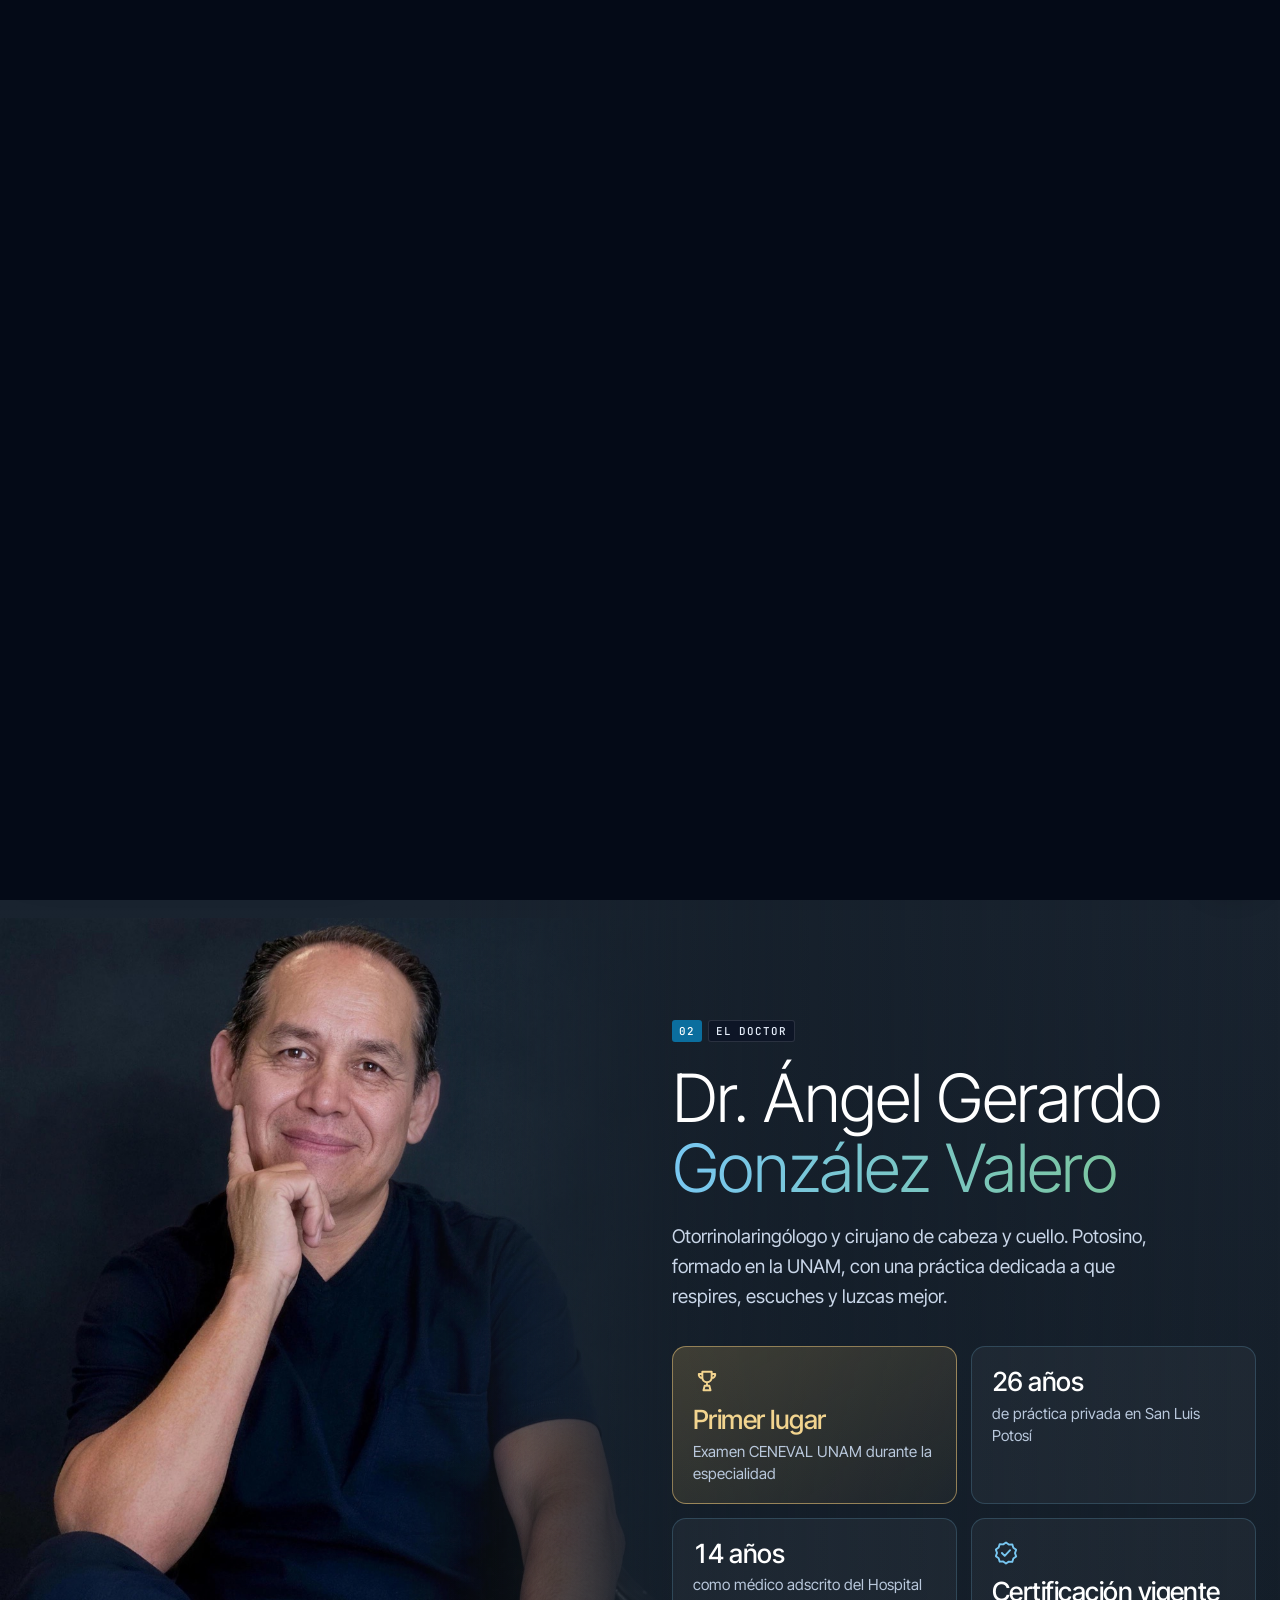
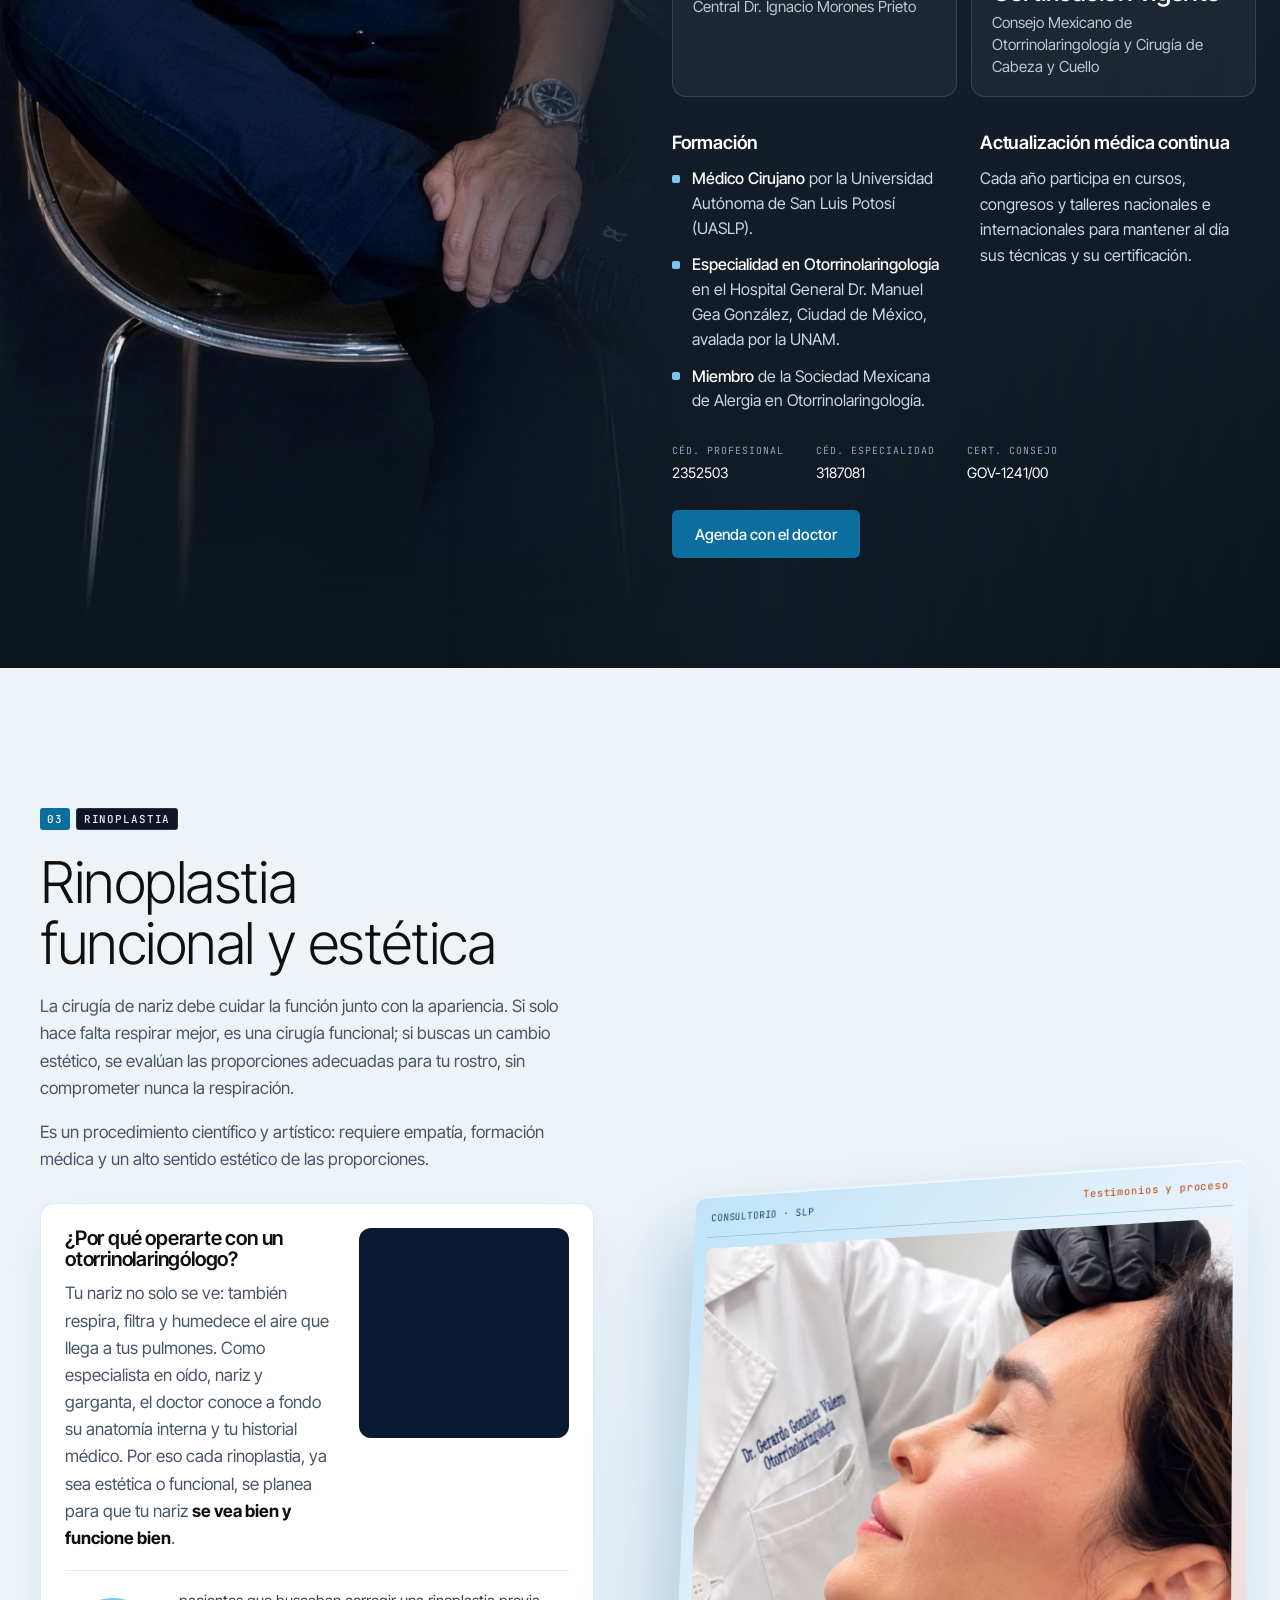
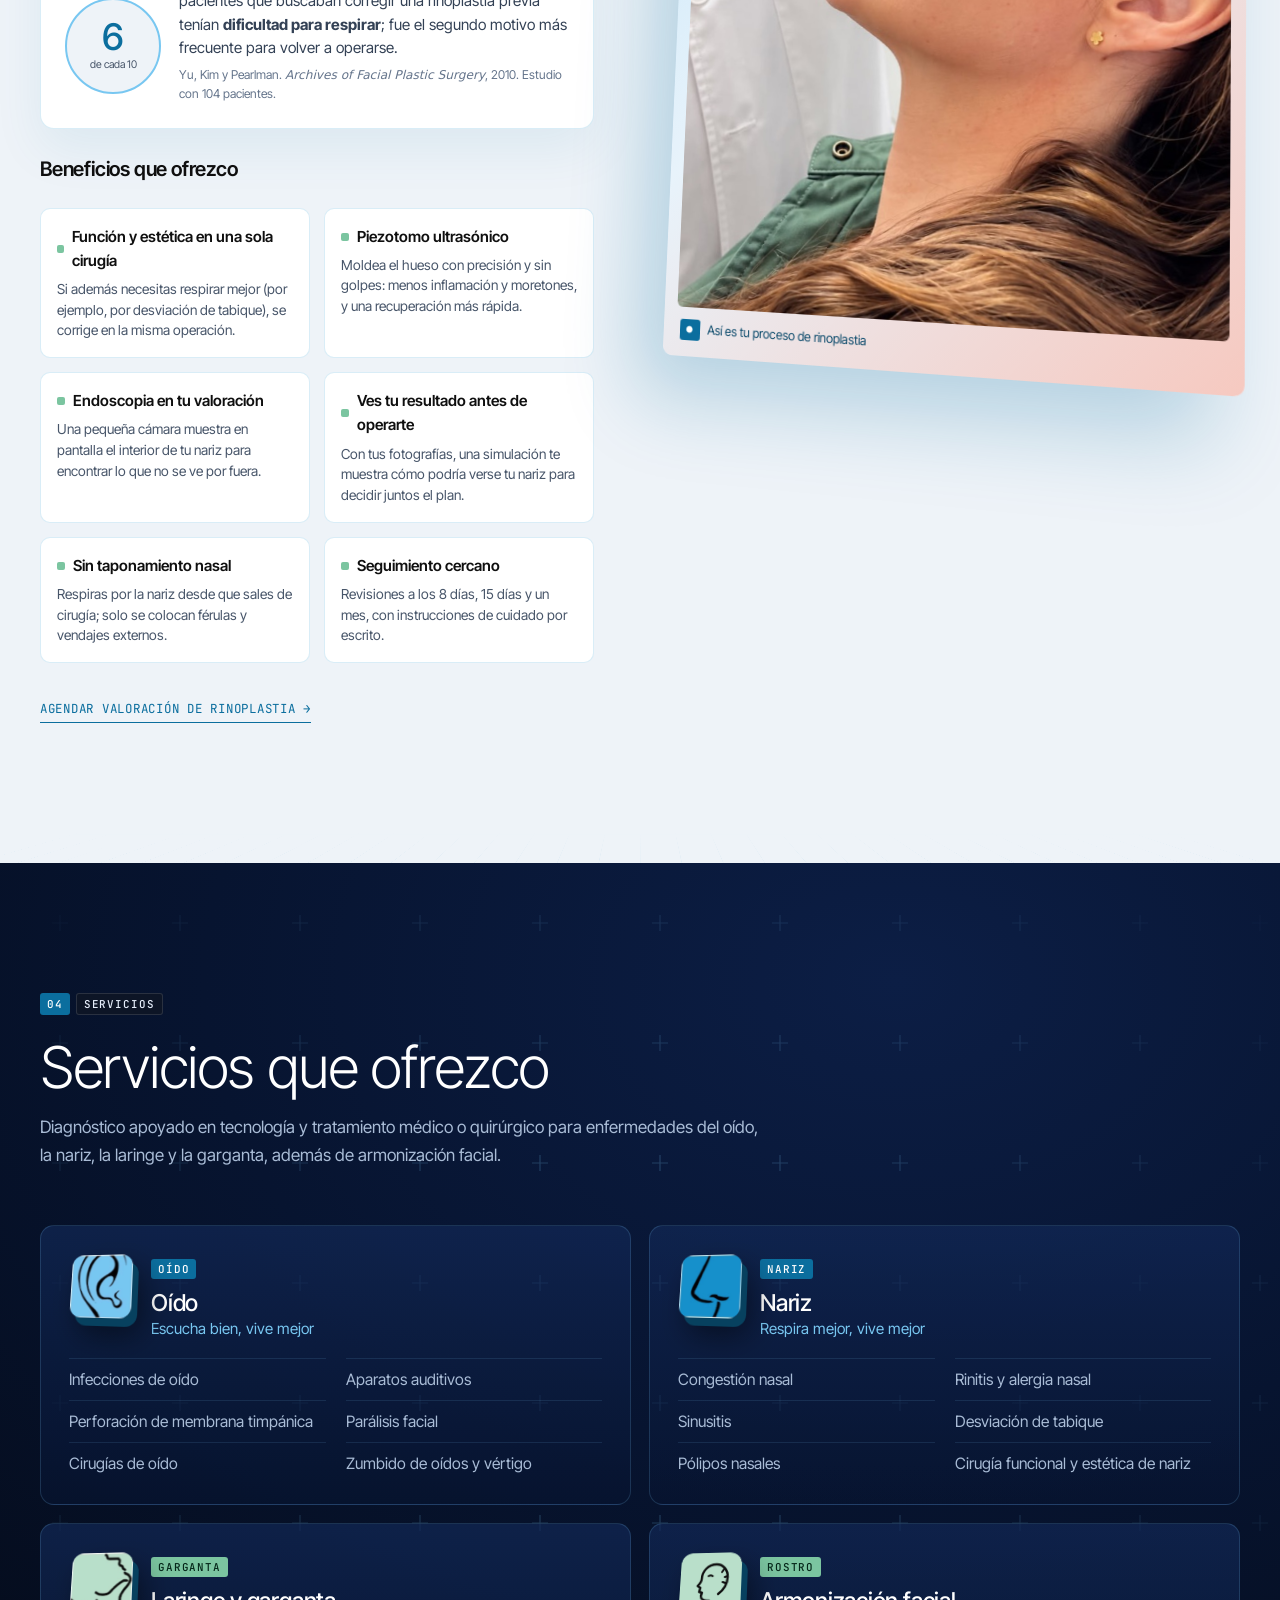
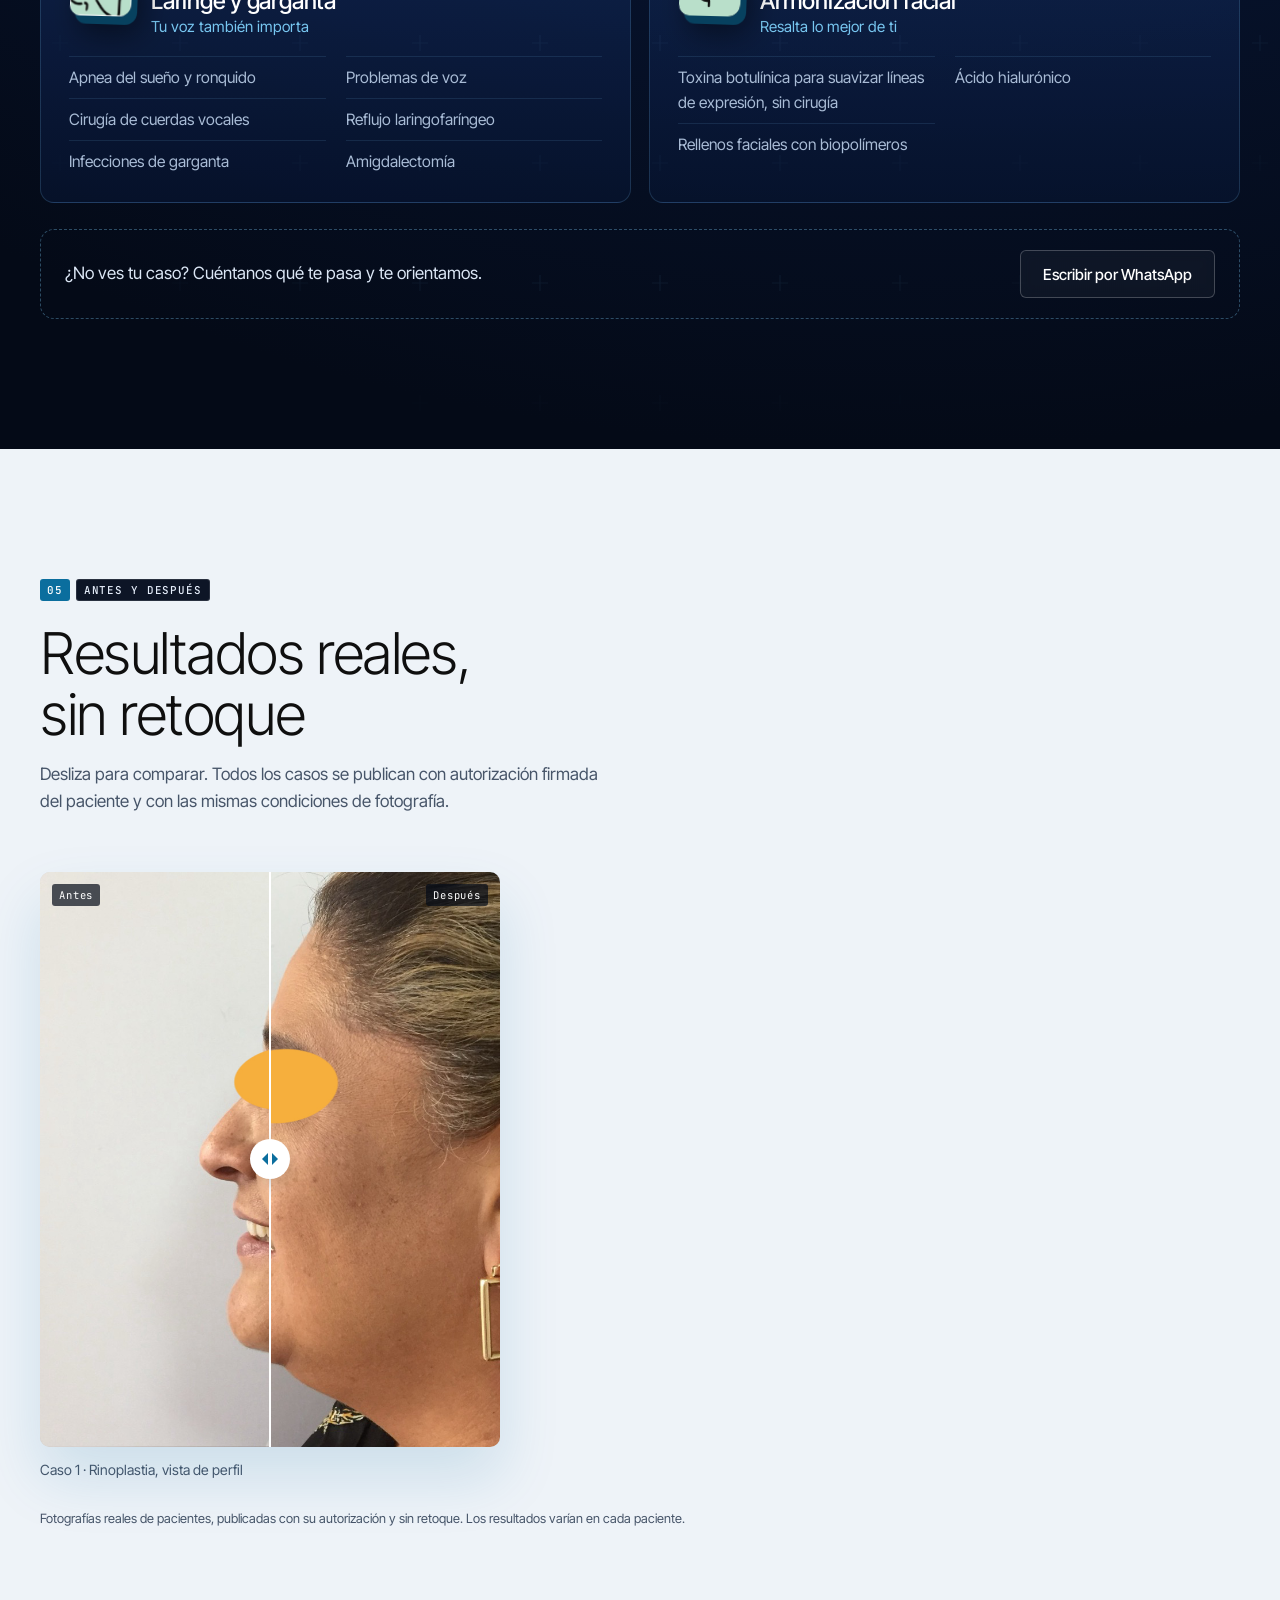
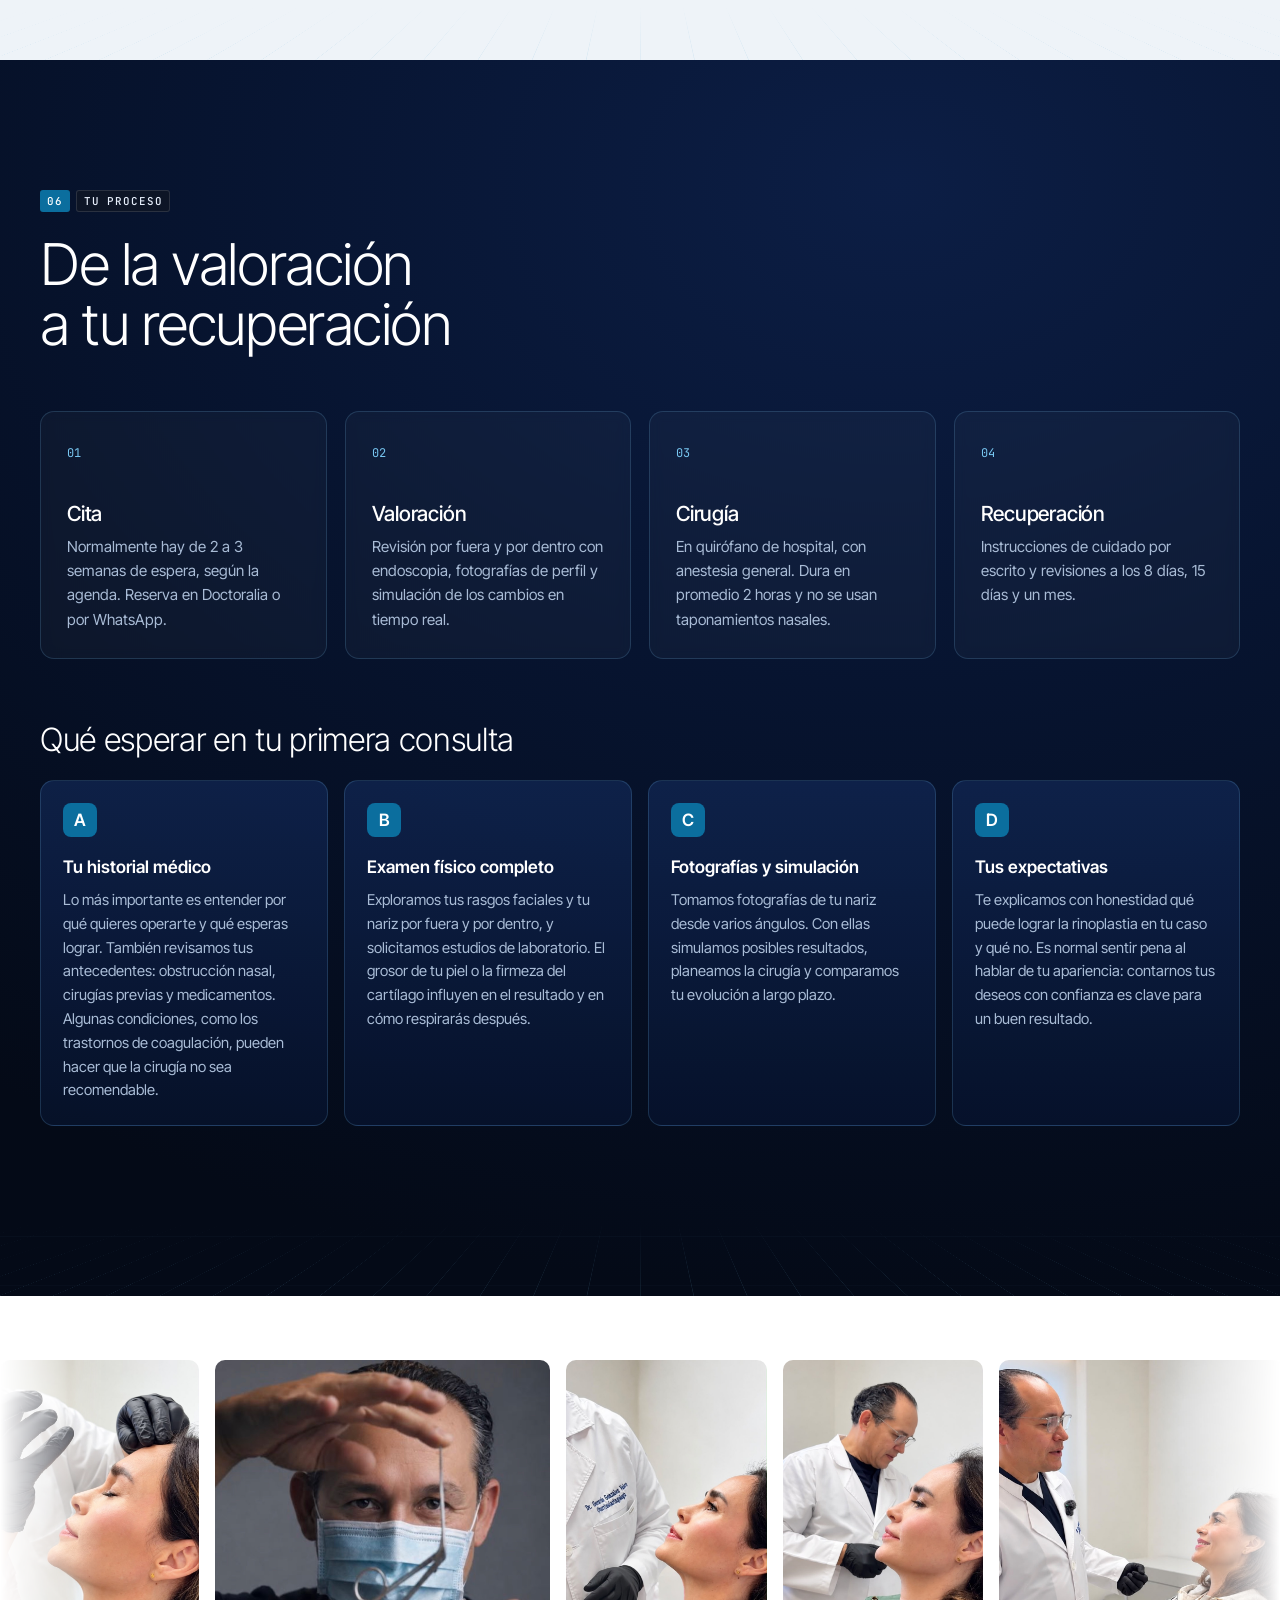
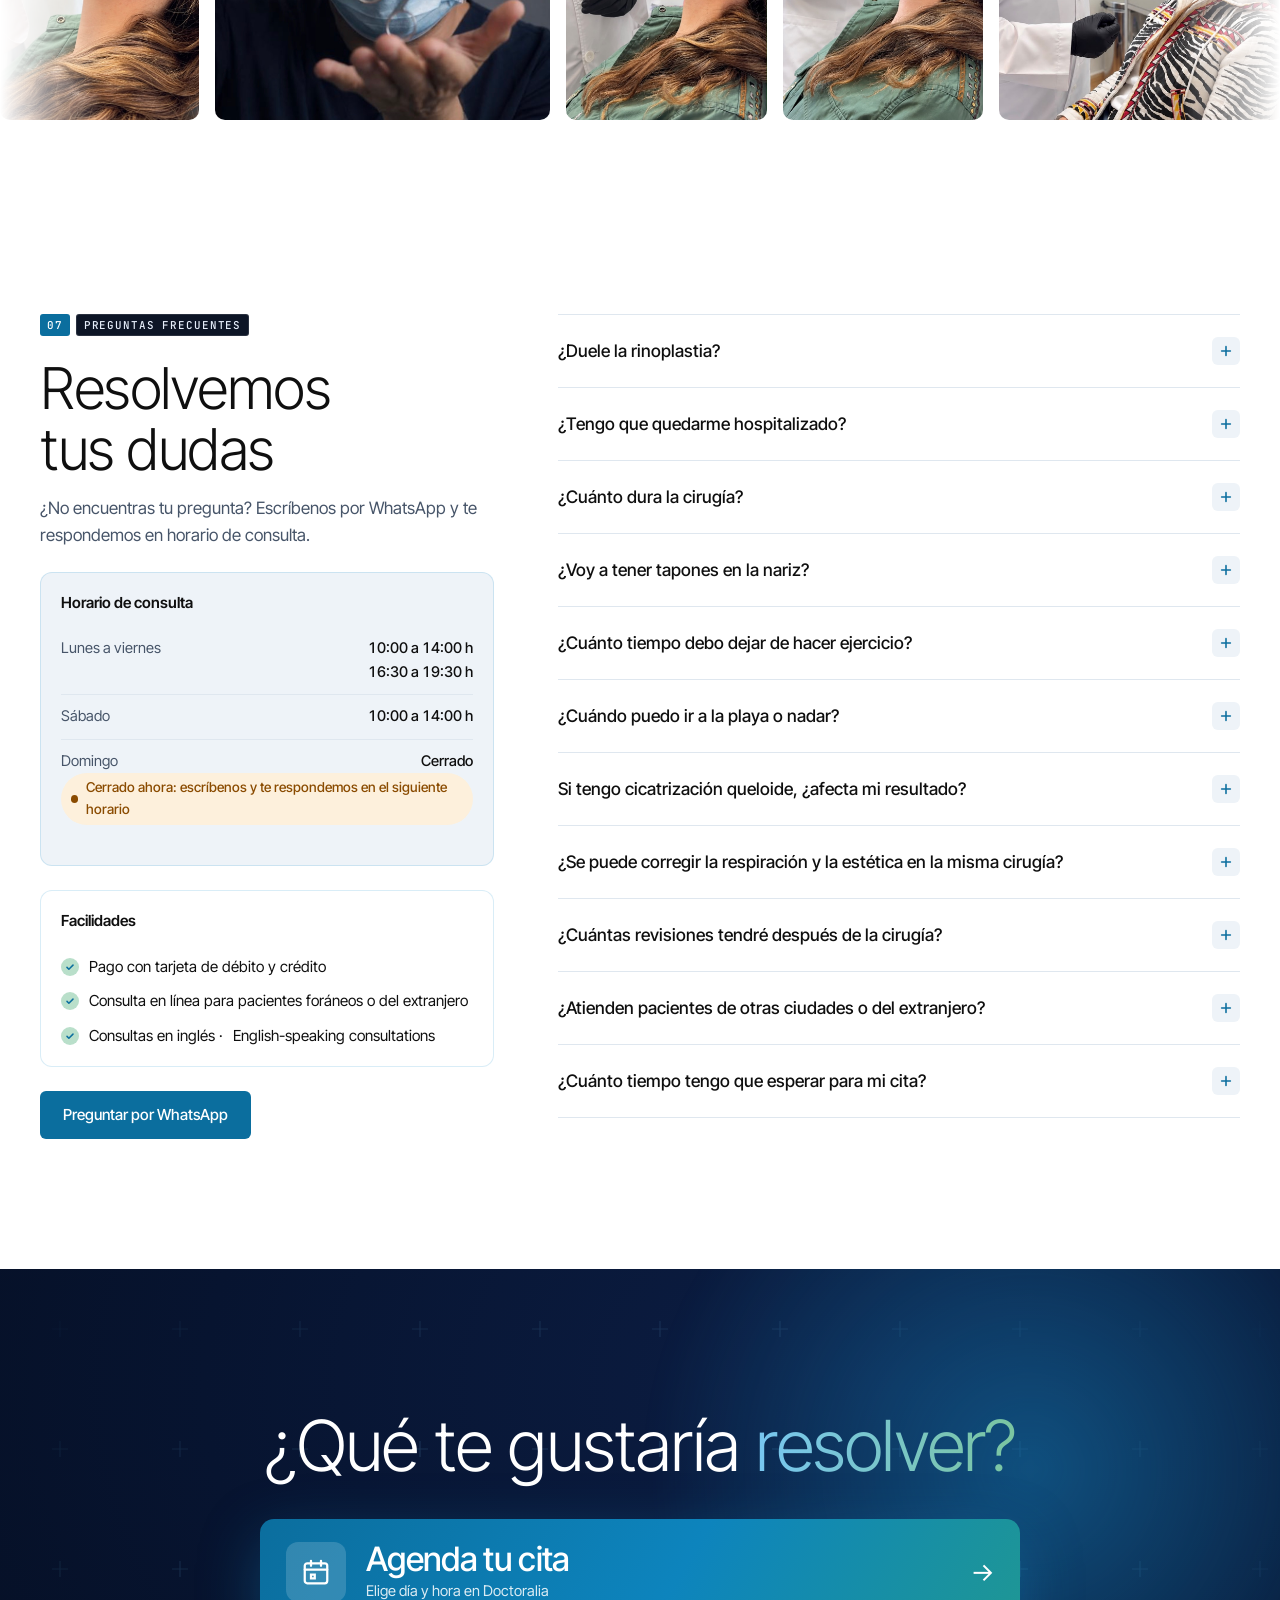
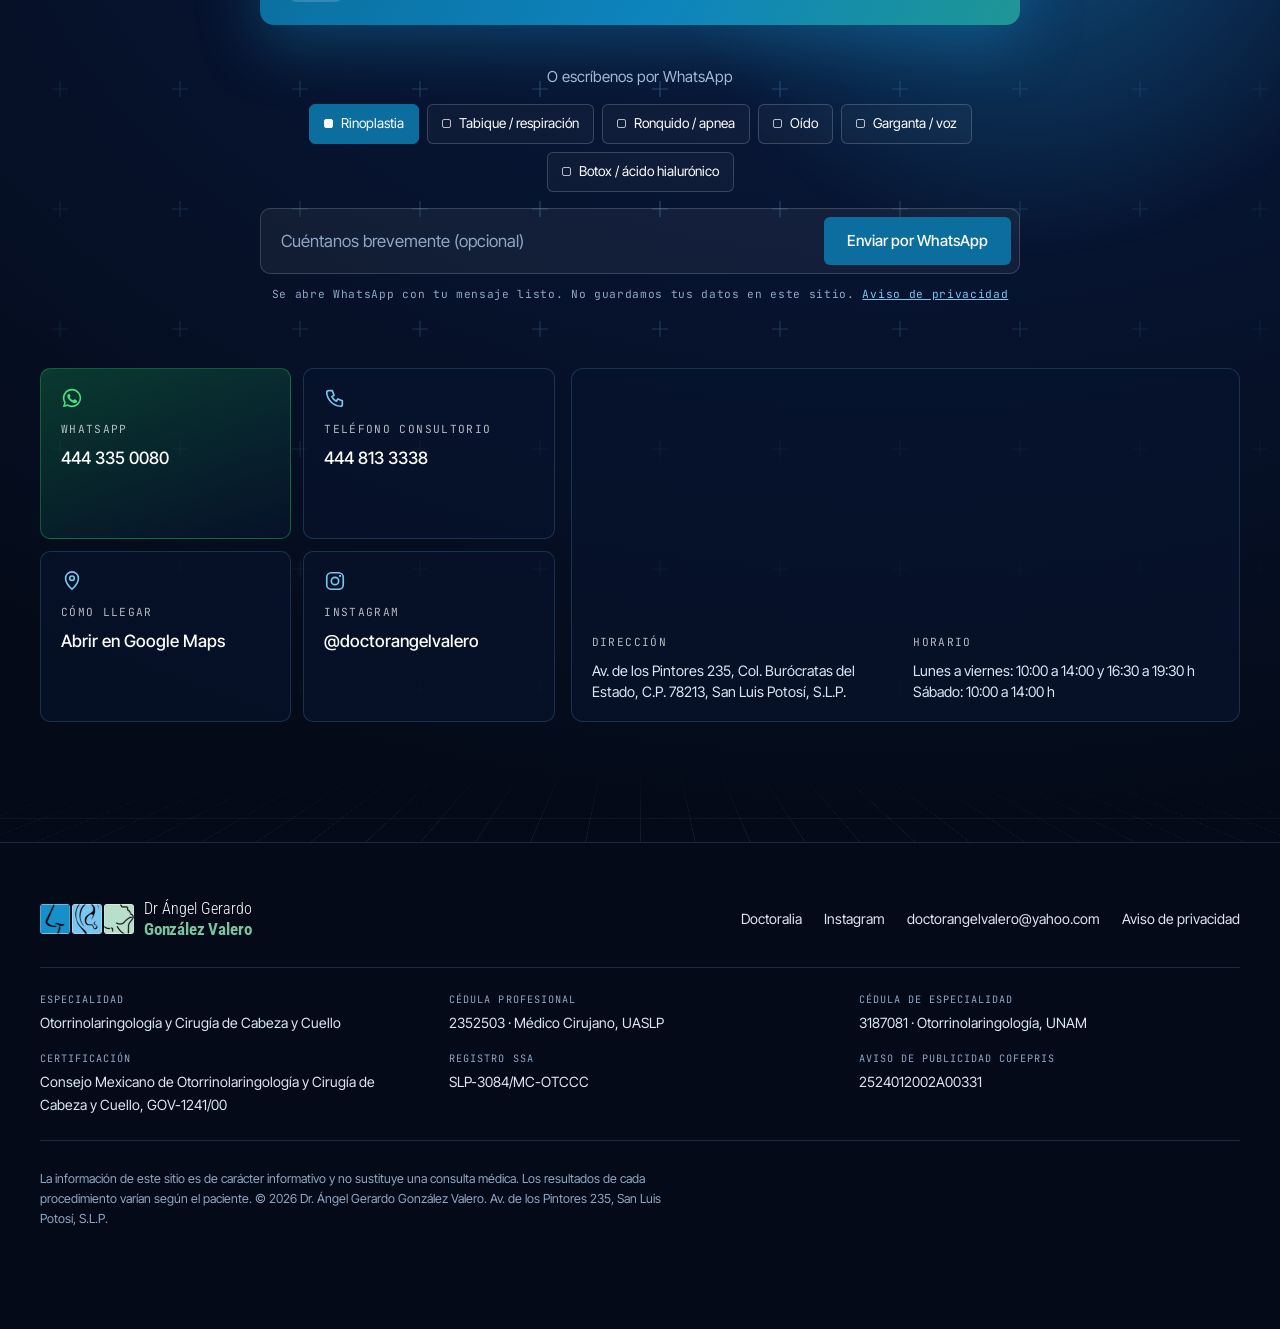
==== commit 9c7f15a0: "Retrato del doctor ampliado a mayor resolución Foto mejorada con Higgsfield (de 598x1135 a 4K, publi" ====
--- a/docs/index.html
+++ b/docs/index.html
@@ -153,7 +153,7 @@
 <!-- ================= PERFIL DEL DOCTOR ================= -->
 <section class="profile" id="doctor" data-num="02" data-label="EL DOCTOR">
   <figure class="profile-photo" id="profilePhoto">
-    <img src="assets/doctor-retrato.jpg" alt="Retrato del Dr. Ángel Gerardo González Valero sentado, con uniforme quirúrgico azul marino" width="598" height="1135" loading="lazy">
+    <img src="assets/doctor-retrato.jpg" alt="Retrato del Dr. Ángel Gerardo González Valero sentado, con uniforme quirúrgico azul marino" width="1080" height="2048" loading="lazy">
   </figure>
   <div class="wrap profile-inner">
     <div class="profile-body">
